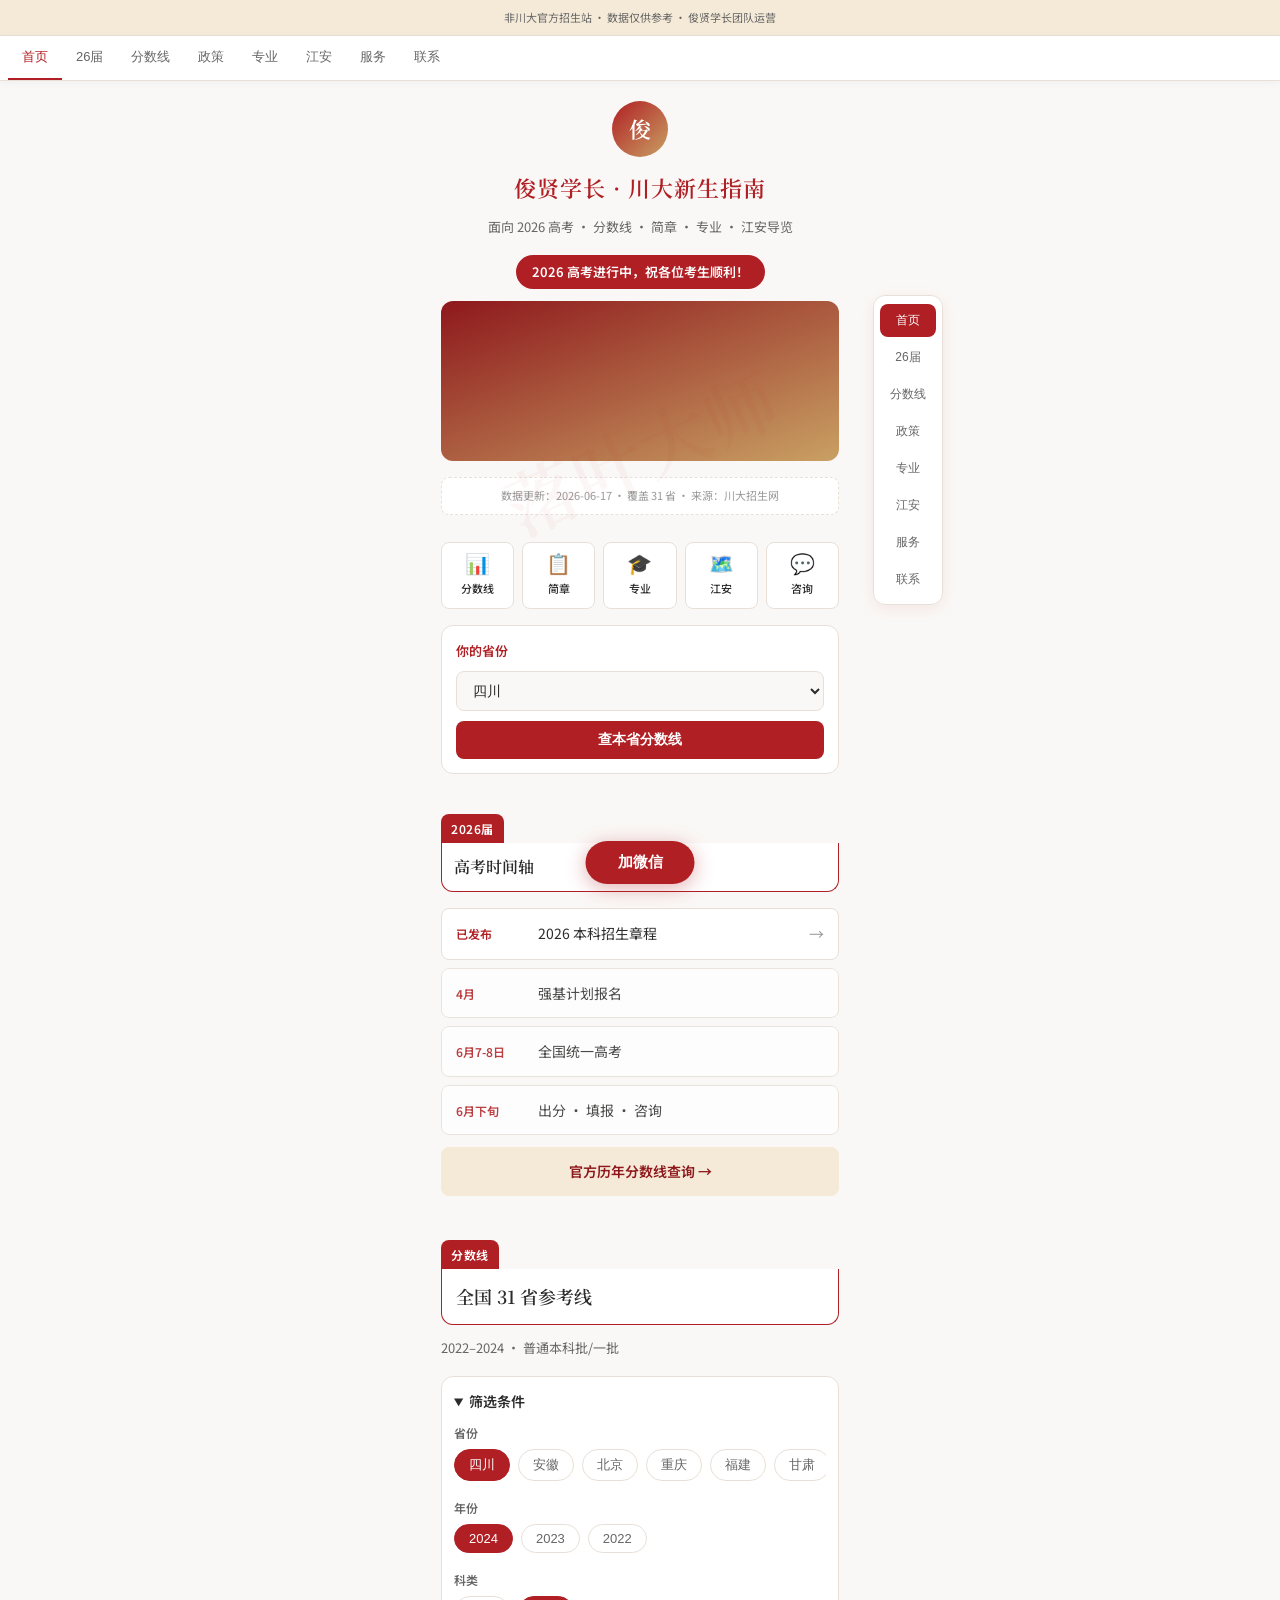
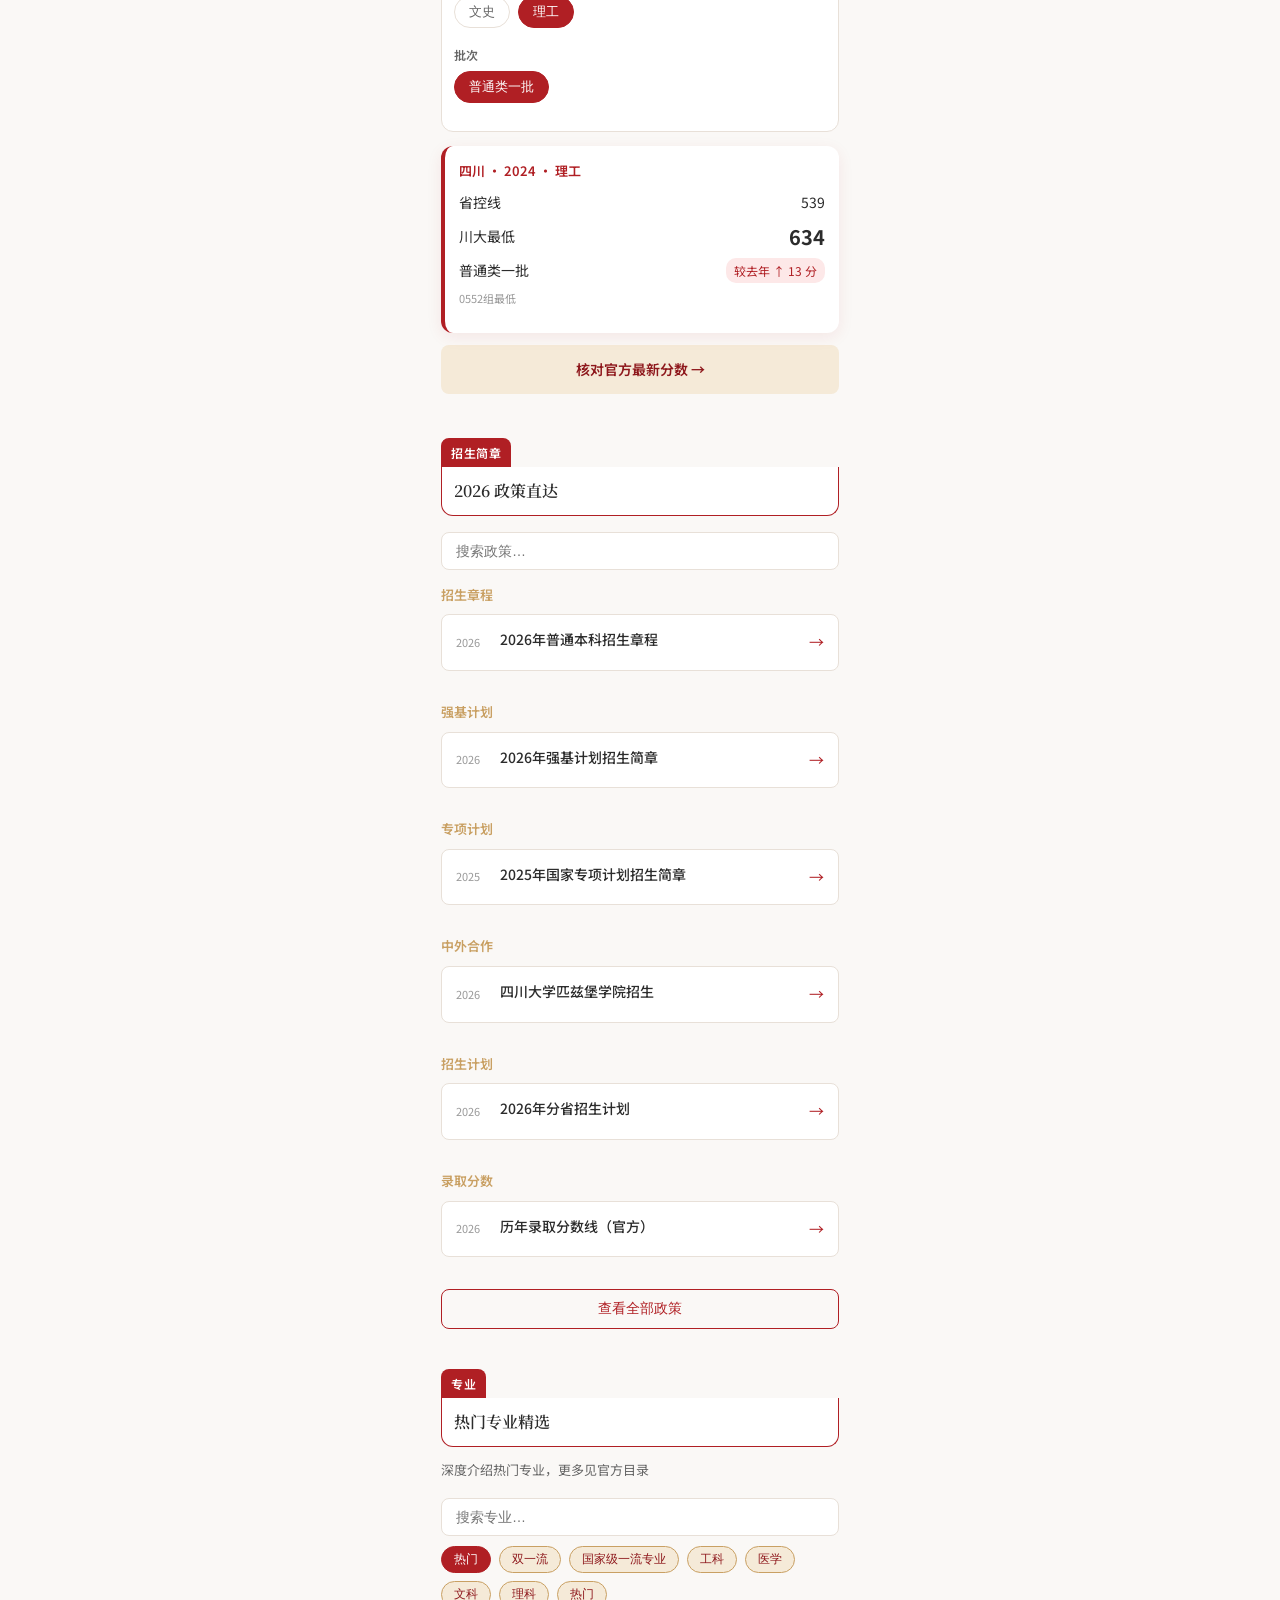
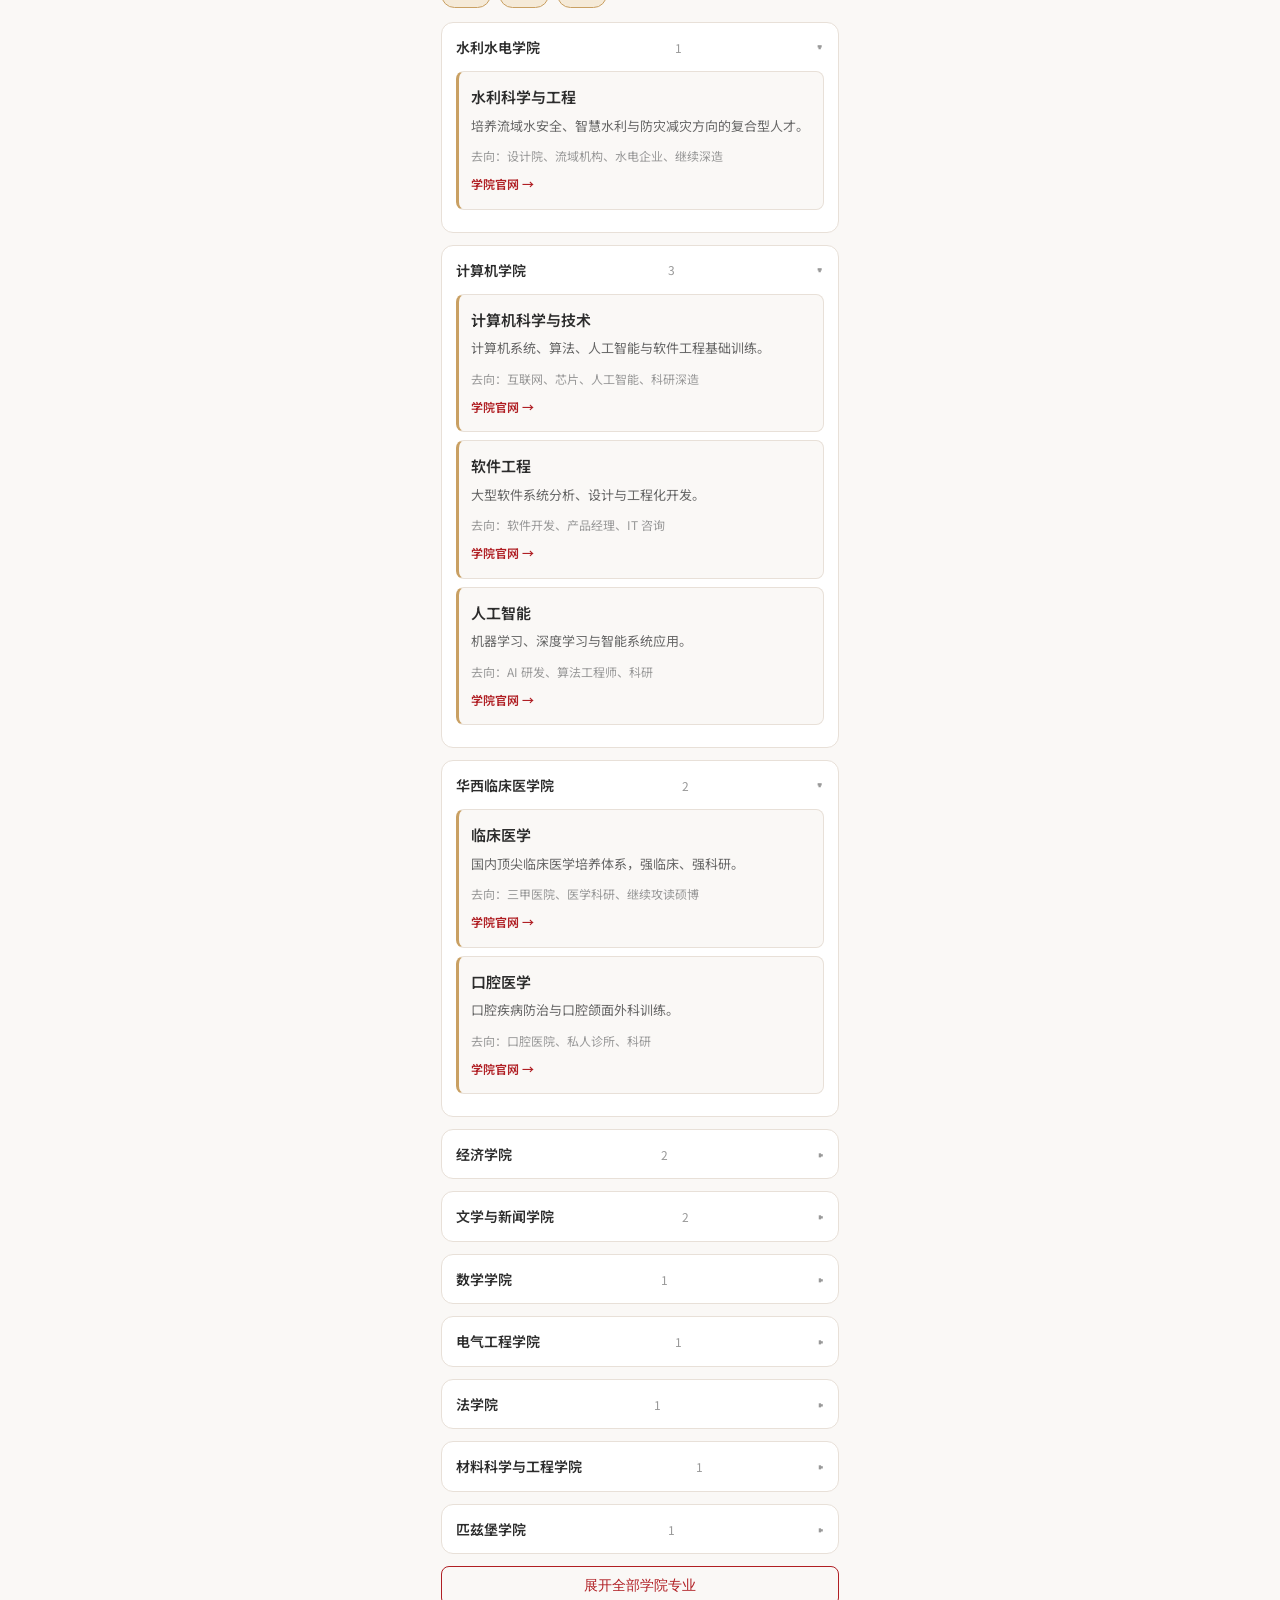
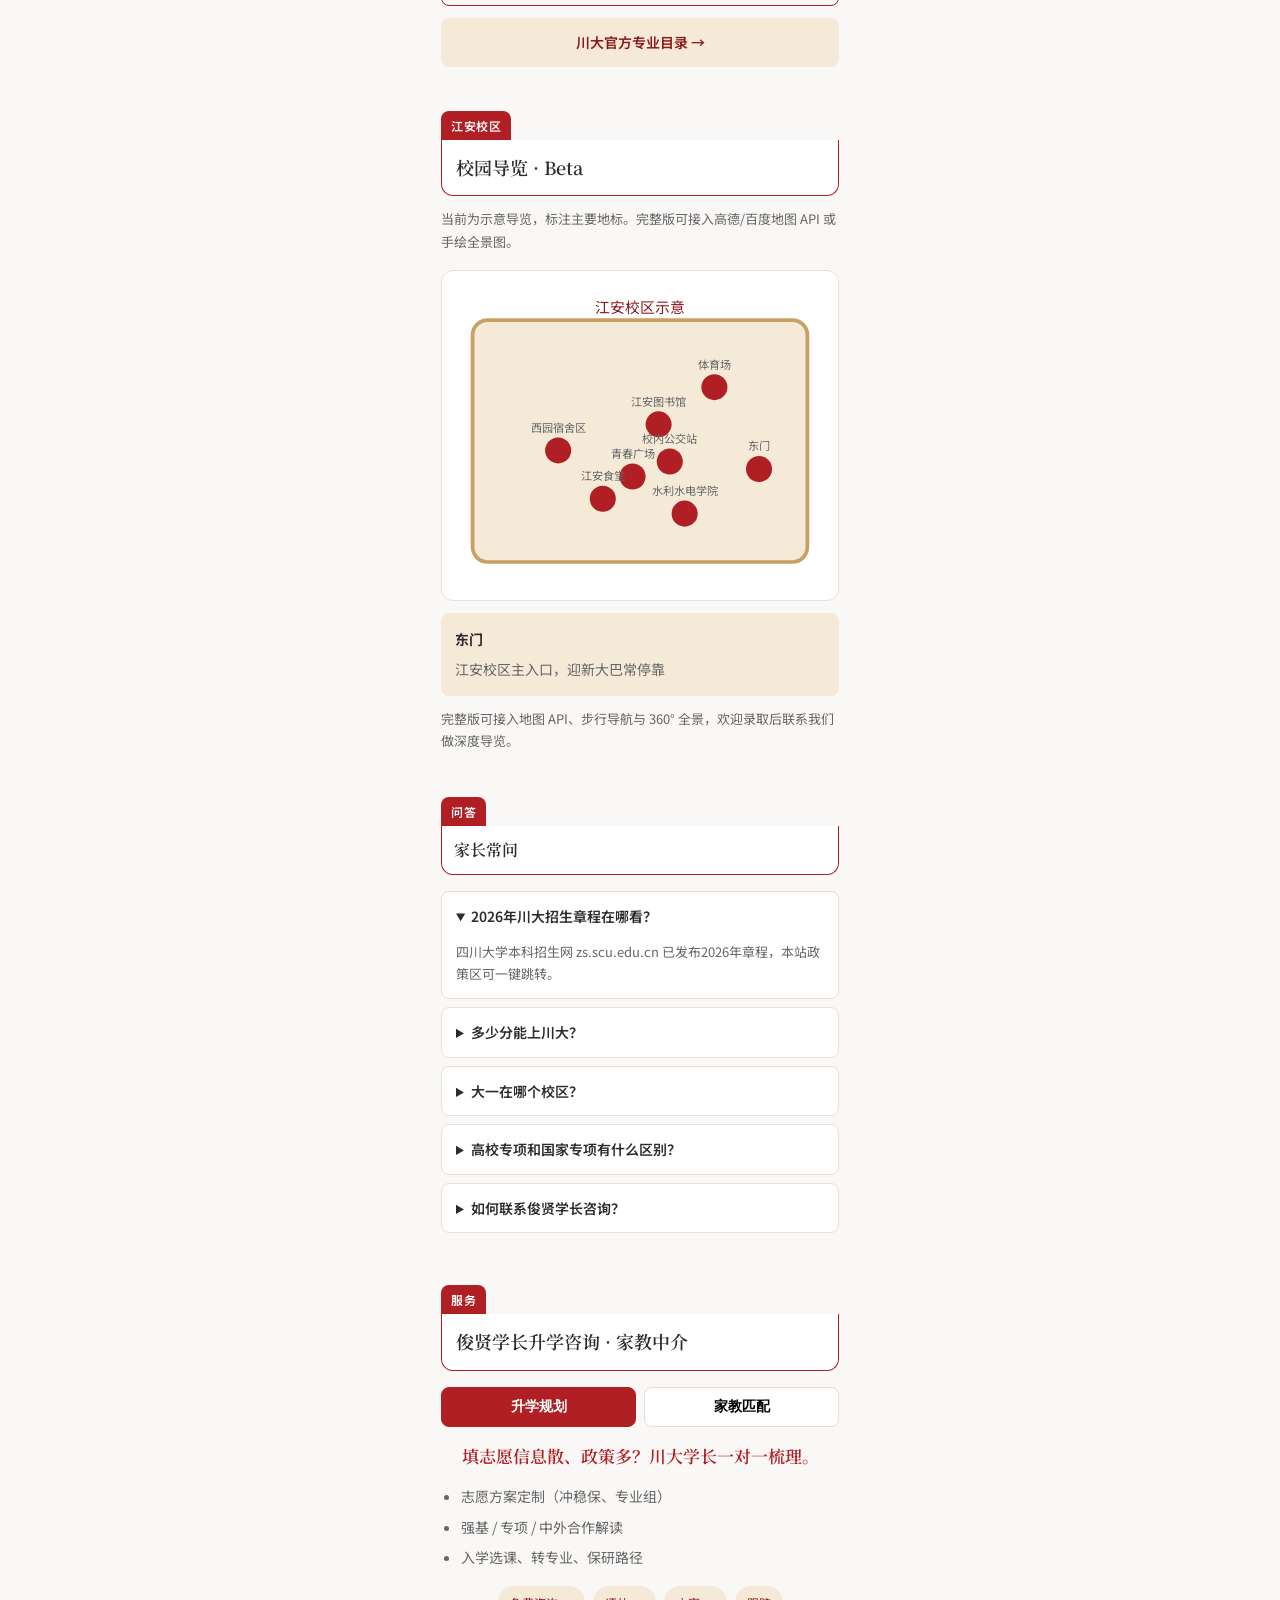
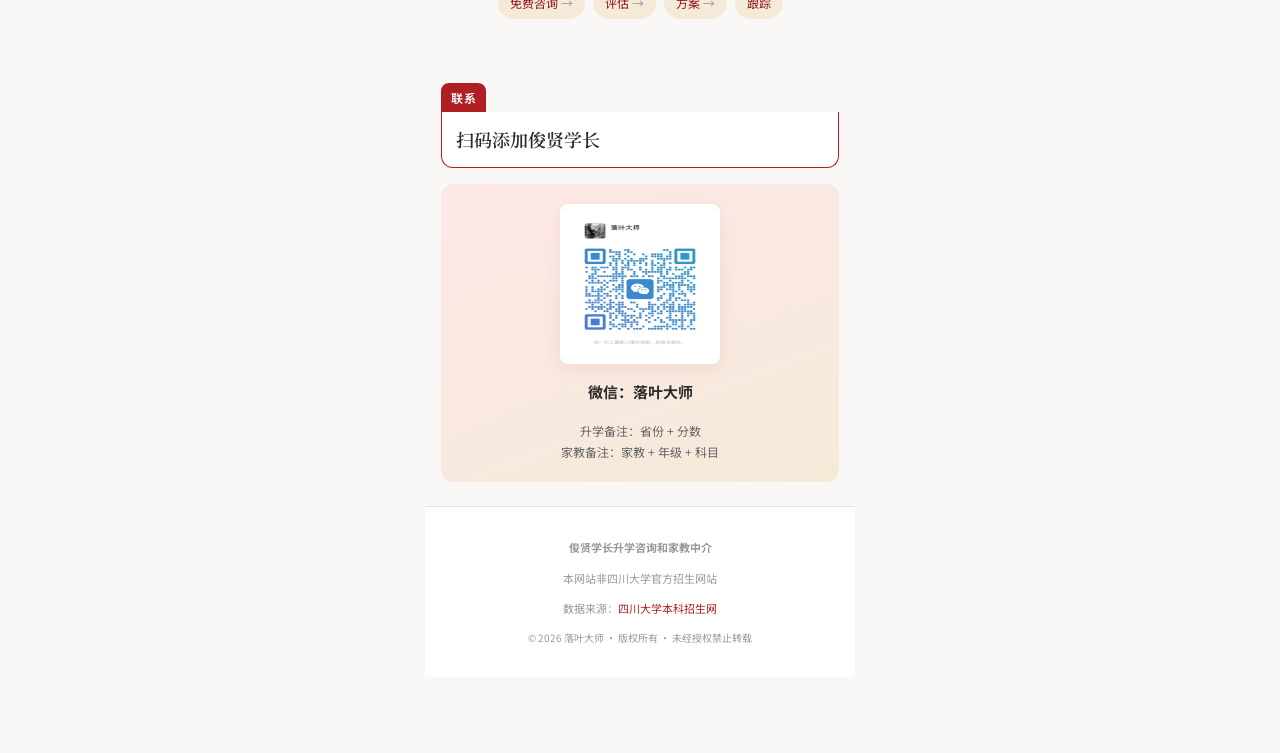
==== index.html @ e2c2a4d4 "Rebrand to Junxian, add nationwide scores, 2026 policies, campus tour, and WeChat QR. Co-authored-by" ====
<!DOCTYPE html>
<html lang="zh-CN">
<head>
  <meta charset="UTF-8">
  <meta name="viewport" content="width=device-width, initial-scale=1.0, maximum-scale=1.0, user-scalable=no">
  <title>俊贤学长 · 川大新生指南 2026</title>
  <meta name="description" content="面向2026高考：川大各省分数线、2026招生简章、专业介绍、江安导览。俊贤学长升学咨询与家教中介。">
  <meta property="og:type" content="website">
  <meta property="og:title" content="俊贤学长 · 川大新生指南 2026">
  <meta property="og:description" content="2026招生简章 · 全国分数线 · 江安导览 · 升学规划与家教">
  <meta property="og:url" content="https://luoyedashi.github.io/scu-freshman-guide/">
  <meta property="og:image" content="https://luoyedashi.github.io/scu-freshman-guide/share-card.png">
  <link rel="icon" href="assets/brand/logo-placeholder.svg" type="image/svg+xml">
  <link rel="stylesheet" href="css/tokens.css">
  <link rel="stylesheet" href="css/main.css">
</head>
<body>
  <div class="watermark" aria-hidden="true">落叶大师</div>
  <div class="disclaimer-bar">非川大官方招生站 · 数据仅供参考 · 俊贤学长团队运营</div>

  <nav class="side-nav" aria-label="侧边导航">
    <div class="side-nav__inner" id="side-nav-inner"></div>
  </nav>

  <nav class="top-nav" aria-label="顶部导航">
    <div class="top-nav__inner" id="top-nav-inner"></div>
  </nav>

  <div class="page-wrap">
    <!-- Hero -->
    <section class="hero" id="section-hero">
      <div class="hero__logo" aria-hidden="true">俊</div>
      <h1 class="hero__title">俊贤学长 · 川大新生指南</h1>
      <p class="hero__subtitle">面向 2026 高考 · 分数线 · 简章 · 专业 · 江安导览</p>
      <div class="hero__countdown" id="gaokao-countdown">距 2026 高考</div>
      <div class="hero__banner" role="img" aria-label="四川大学"></div>
      <p class="hero__trust" id="scores-updated">数据来源于四川大学本科招生网</p>
    </section>

    <div class="quick-grid" role="navigation">
      <div class="quick-item" data-scroll="section-scores" tabindex="0"><span class="quick-item__icon">📊</span><span class="quick-item__label">分数线</span></div>
      <div class="quick-item" data-scroll="section-policies" tabindex="0"><span class="quick-item__icon">📋</span><span class="quick-item__label">简章</span></div>
      <div class="quick-item" data-scroll="section-majors" tabindex="0"><span class="quick-item__icon">🎓</span><span class="quick-item__label">专业</span></div>
      <div class="quick-item" data-scroll="section-campus" tabindex="0"><span class="quick-item__icon">🗺️</span><span class="quick-item__label">江安</span></div>
      <div class="quick-item" data-scroll="section-contact" tabindex="0"><span class="quick-item__icon">💬</span><span class="quick-item__label">咨询</span></div>
    </div>

    <div class="province-picker">
      <label for="hero-province">你的省份</label>
      <select id="hero-province"><option>四川</option></select>
      <button type="button" id="province-go">查本省分数线</button>
    </div>

    <!-- 26届指南 -->
    <section class="section section--compact" id="section-guide">
      <header class="section__header">
        <span class="section__tag">2026届</span>
        <h2 class="section__title">高考时间轴</h2>
      </header>
      <div class="timeline">
        <a class="timeline__item" href="https://zs.scu.edu.cn/zsxx/zszc/bkzs/" target="_blank" rel="noopener"><span class="timeline__when">已发布</span><span class="timeline__what">2026 本科招生章程</span><span class="timeline__go">→</span></a>
        <div class="timeline__item timeline__item--static"><span class="timeline__when">4月</span><span class="timeline__what">强基计划报名</span></div>
        <div class="timeline__item timeline__item--static"><span class="timeline__when">6月7-8日</span><span class="timeline__what">全国统一高考</span></div>
        <div class="timeline__item timeline__item--static"><span class="timeline__when">6月下旬</span><span class="timeline__what">出分 · 填报 · 咨询</span></div>
      </div>
      <a class="link-card" href="https://zs.scu.edu.cn/zsxx/lqfs/" target="_blank" rel="noopener">官方历年分数线查询 →</a>
    </section>

    <!-- 分数线 -->
    <section class="section" id="section-scores">
      <header class="section__header">
        <span class="section__tag">分数线</span>
        <h2 class="section__title">全国 31 省参考线</h2>
        <p class="section__desc">2022–2024 · 普通本科批/一批</p>
      </header>
      <details class="filter-panel" open>
        <summary>筛选条件</summary>
        <div class="filter-group"><div class="filter-group__label">省份</div><div class="filter-chips" id="filter-province"></div></div>
        <div class="filter-group"><div class="filter-group__label">年份</div><div class="filter-chips" id="filter-year"></div></div>
        <div class="filter-group"><div class="filter-group__label">科类</div><div class="filter-chips" id="filter-category"></div></div>
        <div class="filter-group"><div class="filter-group__label">批次</div><div class="filter-chips" id="filter-batch"></div></div>
      </details>
      <div class="score-list" id="score-list"></div>
      <a class="link-card" href="https://zs.scu.edu.cn/zsxx/lqfs/" target="_blank" rel="noopener">核对官方最新分数 →</a>
    </section>

    <!-- 政策 -->
    <section class="section section--compact" id="section-policies">
      <header class="section__header">
        <span class="section__tag">招生简章</span>
        <h2 class="section__title">2026 政策直达</h2>
      </header>
      <input type="search" class="policy-search" id="policy-search" placeholder="搜索政策…" aria-label="搜索政策">
      <div class="policy-list" id="policy-list"></div>
      <button type="button" class="btn-outline" id="policies-more">查看全部政策</button>
    </section>

    <!-- 专业 -->
    <section class="section section--compact" id="section-majors">
      <header class="section__header">
        <span class="section__tag">专业</span>
        <h2 class="section__title">热门专业精选</h2>
        <p class="section__desc">深度介绍热门专业，更多见官方目录</p>
      </header>
      <input type="search" class="major-search" id="major-search" placeholder="搜索专业…" aria-label="搜索专业">
      <div class="major-tags" id="major-tags"></div>
      <div id="college-list"></div>
      <button type="button" class="btn-outline" id="majors-expand">展开全部学院专业</button>
      <a class="link-card" href="https://zs.scu.edu.cn/zsxx/zyjs/" target="_blank" rel="noopener">川大官方专业目录 →</a>
    </section>

    <!-- 江安导览 -->
    <section class="section" id="section-campus">
      <header class="section__header">
        <span class="section__tag">江安校区</span>
        <h2 class="section__title">校园导览 · Beta</h2>
        <p class="section__desc" id="campus-feasibility"></p>
      </header>
      <div class="campus-map" id="campus-map"></div>
      <div class="campus-detail" id="campus-detail"></div>
      <p class="section__desc">完整版可接入地图 API、步行导航与 360° 全景，欢迎录取后联系我们做深度导览。</p>
    </section>

    <!-- FAQ -->
    <section class="section section--compact" id="section-faq">
      <header class="section__header">
        <span class="section__tag">问答</span>
        <h2 class="section__title">家长常问</h2>
      </header>
      <div id="faq-list"></div>
    </section>

    <!-- 服务 -->
    <section class="section" id="section-services">
      <header class="section__header">
        <span class="section__tag">服务</span>
        <h2 class="section__title">俊贤学长升学咨询 · 家教中介</h2>
      </header>
      <div class="service-tabs">
        <button type="button" class="service-tab active" data-panel="plan">升学规划</button>
        <button type="button" class="service-tab" data-panel="tutor">家教匹配</button>
      </div>
      <div class="service-panel active" id="panel-plan">
        <p class="service-hero">填志愿信息散、政策多？川大学长一对一梳理。</p>
        <ul class="service-list">
          <li>志愿方案定制（冲稳保、专业组）</li>
          <li>强基 / 专项 / 中外合作解读</li>
          <li>入学选课、转专业、保研路径</li>
        </ul>
        <div class="process-steps">
          <span class="process-step">免费咨询</span><span class="process-step">评估</span><span class="process-step">方案</span><span class="process-step">跟踪</span>
        </div>
      </div>
      <div class="service-panel" id="panel-tutor">
        <p class="service-hero">川大在读生一对一 · 高考全科 + 大学基础课</p>
        <ul class="service-list">
          <li>教员学籍审核 · 试讲可换</li>
          <li>语文数学英语理化生 · 高数大物四六级</li>
          <li>48h 匹配 · 上课记录可追溯</li>
        </ul>
      </div>
    </section>

    <!-- 联系 -->
    <section class="section" id="section-contact">
      <header class="section__header">
        <span class="section__tag">联系</span>
        <h2 class="section__title">扫码添加俊贤学长</h2>
      </header>
      <div class="cta-box">
        <img class="cta-box__qr-img" src="assets/brand/wechat-qr.png" alt="俊贤学长微信二维码" width="160" height="160">
        <p><strong>微信：落叶大师</strong></p>
        <p class="cta-box__hint">升学备注：省份 + 分数<br>家教备注：家教 + 年级 + 科目</p>
      </div>
    </section>

    <footer class="site-footer">
      <p><strong>俊贤学长升学咨询和家教中介</strong></p>
      <p>本网站非四川大学官方招生网站</p>
      <p>数据来源：<a href="https://zs.scu.edu.cn" target="_blank" rel="noopener">四川大学本科招生网</a></p>
      <p class="copyright">© 2026 落叶大师 · 版权所有 · 未经授权禁止转载</p>
    </footer>
  </div>

  <button type="button" class="fab" id="fab-cta">加微信</button>
  <script type="module" src="js/app.js"></script>
</body>
</html>
---- css/tokens.css ----
:root {
  --scu-red: #b01f24;
  --scu-red-dark: #8e181c;
  --scu-gold: #c9a063;
  --scu-gold-light: #f5ead8;
  --bg-page: #faf8f6;
  --bg-card: #ffffff;
  --text-primary: #2c2c2c;
  --text-secondary: #666666;
  --text-muted: #999999;
  --border-light: #e8e0d8;
  --shadow-card: 0 4px 16px rgba(176, 31, 36, 0.08);
  --radius-sm: 8px;
  --radius-md: 12px;
  --radius-lg: 16px;
  --font-sans: "Noto Sans SC", -apple-system, "PingFang SC", "Microsoft YaHei", sans-serif;
  --font-serif: "Noto Serif SC", "Songti SC", serif;
  --max-width: 430px;
  --nav-height: 48px;
  --fab-height: 52px;
  --safe-bottom: env(safe-area-inset-bottom, 0px);
}
---- css/main.css ----
@import url("https://fonts.googleapis.com/css2?family=Noto+Sans+SC:wght@400;500;600;700&family=Noto+Serif+SC:wght@400;600&display=swap");

*,
*::before,
*::after {
  box-sizing: border-box;
}

html {
  scroll-behavior: smooth;
  -webkit-text-size-adjust: 100%;
}

body {
  margin: 0;
  font-family: var(--font-sans);
  font-size: 15px;
  line-height: 1.75;
  color: var(--text-primary);
  background: var(--bg-page);
  -webkit-font-smoothing: antialiased;
}

img {
  max-width: 100%;
  display: block;
}

a {
  color: var(--scu-red);
  text-decoration: none;
}

.page-wrap {
  max-width: var(--max-width);
  margin: 0 auto;
  padding-bottom: calc(var(--fab-height) + var(--safe-bottom) + 24px);
}

/* ── Top nav ── */
.top-nav {
  position: sticky;
  top: 0;
  z-index: 100;
  background: rgba(255, 255, 255, 0.96);
  backdrop-filter: blur(8px);
  border-bottom: 1px solid var(--border-light);
  box-shadow: 0 2px 8px rgba(0, 0, 0, 0.04);
}

.top-nav__inner {
  display: flex;
  overflow-x: auto;
  scrollbar-width: none;
  -ms-overflow-style: none;
  padding: 0 8px;
}

.top-nav__inner::-webkit-scrollbar {
  display: none;
}

.nav-tab {
  flex: 0 0 auto;
  padding: 12px 14px;
  font-size: 13px;
  font-weight: 500;
  color: var(--text-secondary);
  border: none;
  background: none;
  cursor: pointer;
  white-space: nowrap;
  border-bottom: 2px solid transparent;
  transition: color 0.2s, border-color 0.2s;
}

.nav-tab.active {
  color: var(--scu-red);
  border-bottom-color: var(--scu-red);
}

/* ── Disclaimer bar ── */
.disclaimer-bar {
  background: var(--scu-gold-light);
  padding: 8px 16px;
  font-size: 11px;
  color: var(--text-secondary);
  text-align: center;
  border-bottom: 1px solid var(--border-light);
}

/* ── Hero ── */
.hero {
  padding: 20px 16px 16px;
  text-align: center;
}

.hero__logo {
  width: 56px;
  height: 56px;
  margin: 0 auto 12px;
  border-radius: 50%;
  background: linear-gradient(135deg, var(--scu-red), var(--scu-gold));
  display: flex;
  align-items: center;
  justify-content: center;
  color: #fff;
  font-family: var(--font-serif);
  font-size: 22px;
  font-weight: 600;
}

.hero__title {
  font-family: var(--font-serif);
  font-size: 22px;
  font-weight: 600;
  color: var(--scu-red);
  margin: 0 0 8px;
  letter-spacing: 1px;
}

.hero__subtitle {
  font-size: 13px;
  color: var(--text-secondary);
  margin: 0 0 16px;
}

.hero__banner {
  width: 100%;
  height: 160px;
  border-radius: var(--radius-md);
  object-fit: cover;
  background: linear-gradient(160deg, #8e181c 0%, #c9a063 100%);
  margin-bottom: 16px;
}

.hero__trust {
  font-size: 11px;
  color: var(--text-muted);
  padding: 8px 12px;
  background: var(--bg-card);
  border-radius: var(--radius-sm);
  border: 1px dashed var(--border-light);
}

/* ── Quick grid ── */
.quick-grid {
  display: grid;
  grid-template-columns: repeat(5, 1fr);
  gap: 8px;
  padding: 0 16px 16px;
}

.quick-item {
  display: flex;
  flex-direction: column;
  align-items: center;
  gap: 6px;
  padding: 10px 4px;
  background: var(--bg-card);
  border-radius: var(--radius-sm);
  border: 1px solid var(--border-light);
  cursor: pointer;
  transition: box-shadow 0.2s, border-color 0.2s;
}

.quick-item:active {
  border-color: var(--scu-red);
  box-shadow: var(--shadow-card);
}

.quick-item__icon {
  font-size: 20px;
  line-height: 1;
}

.quick-item__label {
  font-size: 11px;
  color: var(--text-primary);
  font-weight: 500;
}

/* ── Province picker ── */
.province-picker {
  margin: 0 16px 20px;
  padding: 14px;
  background: var(--bg-card);
  border-radius: var(--radius-md);
  border: 1px solid var(--border-light);
}

.province-picker label {
  display: block;
  font-size: 13px;
  font-weight: 600;
  margin-bottom: 8px;
  color: var(--scu-red);
}

.province-picker select {
  width: 100%;
  padding: 10px 12px;
  font-size: 14px;
  border: 1px solid var(--border-light);
  border-radius: var(--radius-sm);
  background: var(--bg-page);
  color: var(--text-primary);
}

.province-picker button {
  width: 100%;
  margin-top: 10px;
  padding: 10px;
  background: var(--scu-red);
  color: #fff;
  border: none;
  border-radius: var(--radius-sm);
  font-size: 14px;
  font-weight: 600;
  cursor: pointer;
}

/* ── Section ── */
.section {
  padding: 24px 16px;
  scroll-margin-top: var(--nav-height);
}

.section__header {
  margin-bottom: 16px;
}

.section__tag {
  display: inline-block;
  padding: 4px 10px;
  background: var(--scu-red);
  color: #fff;
  font-size: 12px;
  font-weight: 600;
  border-radius: var(--radius-sm) var(--radius-sm) 0 0;
  letter-spacing: 0.5px;
}

.section__title {
  font-family: var(--font-serif);
  font-size: 18px;
  font-weight: 600;
  color: var(--text-primary);
  margin: 0;
  padding: 12px 14px;
  border: 1px solid var(--scu-red);
  border-top: none;
  border-radius: 0 0 var(--radius-md) var(--radius-md);
  background: var(--bg-card);
}

.section__desc {
  font-size: 13px;
  color: var(--text-secondary);
  margin: 12px 0 0;
}

/* ── Filter chips ── */
.filter-group {
  margin-bottom: 12px;
}

.filter-group__label {
  font-size: 12px;
  font-weight: 600;
  color: var(--text-secondary);
  margin-bottom: 6px;
}

.filter-chips {
  display: flex;
  gap: 8px;
  overflow-x: auto;
  scrollbar-width: none;
  padding-bottom: 4px;
}

.filter-chips::-webkit-scrollbar {
  display: none;
}

.chip {
  flex: 0 0 auto;
  padding: 6px 14px;
  font-size: 13px;
  border: 1px solid var(--border-light);
  border-radius: 20px;
  background: var(--bg-card);
  color: var(--text-secondary);
  cursor: pointer;
  transition: all 0.2s;
}

.chip.active {
  background: var(--scu-red);
  color: #fff;
  border-color: var(--scu-red);
}

.chip:disabled,
.chip.disabled {
  opacity: 0.4;
  cursor: not-allowed;
}

/* ── Score cards ── */
.score-list {
  display: flex;
  flex-direction: column;
  gap: 12px;
}

.score-card {
  padding: 14px;
  background: var(--bg-card);
  border-radius: var(--radius-md);
  border-left: 4px solid var(--scu-red);
  box-shadow: var(--shadow-card);
}

.score-card__meta {
  font-size: 13px;
  font-weight: 600;
  color: var(--scu-red);
  margin-bottom: 8px;
}

.score-card__row {
  display: flex;
  justify-content: space-between;
  align-items: center;
  font-size: 14px;
  margin-bottom: 4px;
}

.score-card__score {
  font-size: 20px;
  font-weight: 700;
  color: var(--text-primary);
}

.score-card__delta {
  font-size: 12px;
  padding: 2px 8px;
  border-radius: 10px;
}

.score-card__delta.up {
  background: #fde8e8;
  color: var(--scu-red);
}

.score-card__delta.down {
  background: #e8f5e9;
  color: #2e7d32;
}

.score-card__note {
  font-size: 11px;
  color: var(--text-muted);
  margin-top: 6px;
}

.empty-state {
  text-align: center;
  padding: 32px 16px;
  color: var(--text-secondary);
}

.empty-state a {
  display: inline-block;
  margin-top: 12px;
  padding: 8px 20px;
  background: var(--scu-red);
  color: #fff;
  border-radius: var(--radius-sm);
  font-size: 13px;
}

/* ── Policy cards ── */
.policy-search {
  width: 100%;
  padding: 10px 14px;
  font-size: 14px;
  border: 1px solid var(--border-light);
  border-radius: var(--radius-sm);
  margin-bottom: 14px;
  background: var(--bg-card);
}

.policy-list {
  display: flex;
  flex-direction: column;
  gap: 10px;
}

.policy-card {
  padding: 14px;
  background: var(--bg-card);
  border-radius: var(--radius-md);
  border: 1px solid var(--border-light);
}

.policy-card__cat {
  font-size: 11px;
  color: var(--scu-gold);
  font-weight: 600;
  margin-bottom: 4px;
}

.policy-card__title {
  font-size: 15px;
  font-weight: 600;
  margin: 0 0 6px;
}

.policy-card__summary {
  font-size: 13px;
  color: var(--text-secondary);
  margin: 0 0 10px;
}

.policy-card__link {
  font-size: 13px;
  font-weight: 600;
  color: var(--scu-red);
}

/* ── Majors ── */
.major-search {
  width: 100%;
  padding: 10px 14px;
  font-size: 14px;
  border: 1px solid var(--border-light);
  border-radius: var(--radius-sm);
  margin-bottom: 10px;
  background: var(--bg-card);
}

.major-tags {
  display: flex;
  flex-wrap: wrap;
  gap: 8px;
  margin-bottom: 14px;
}

.major-tag {
  padding: 4px 12px;
  font-size: 12px;
  border: 1px solid var(--scu-gold);
  border-radius: 16px;
  background: var(--scu-gold-light);
  color: var(--scu-red-dark);
  cursor: pointer;
}

.major-tag.active {
  background: var(--scu-red);
  color: #fff;
  border-color: var(--scu-red);
}

.college-group {
  margin-bottom: 12px;
  background: var(--bg-card);
  border-radius: var(--radius-md);
  border: 1px solid var(--border-light);
  overflow: hidden;
}

.college-group__header {
  display: flex;
  justify-content: space-between;
  align-items: center;
  padding: 12px 14px;
  cursor: pointer;
  font-weight: 600;
  font-size: 14px;
}

.college-group__header::after {
  content: "▸";
  color: var(--text-muted);
  transition: transform 0.2s;
}

.college-group.open .college-group__header::after {
  transform: rotate(90deg);
}

.college-group__body {
  display: none;
  padding: 0 14px 14px;
}

.college-group.open .college-group__body {
  display: block;
}

.major-card {
  padding: 12px;
  margin-bottom: 8px;
  border-radius: var(--radius-sm);
  background: var(--bg-page);
  border: 1px solid var(--border-light);
}

.major-card--featured {
  border-left: 3px solid var(--scu-gold);
}

.major-card__name {
  font-size: 15px;
  font-weight: 600;
  margin: 0 0 4px;
}

.major-card__brief {
  font-size: 13px;
  color: var(--text-secondary);
  margin: 0 0 8px;
}

.major-card__detail {
  font-size: 12px;
  color: var(--text-muted);
  margin: 4px 0;
}

.major-card__link {
  font-size: 12px;
  font-weight: 600;
  color: var(--scu-red);
}

/* ── Services (business) ── */
.service-tabs {
  display: flex;
  gap: 8px;
  margin-bottom: 16px;
}

.service-tab {
  flex: 1;
  padding: 10px;
  text-align: center;
  font-size: 14px;
  font-weight: 600;
  border: 1px solid var(--border-light);
  border-radius: var(--radius-sm);
  background: var(--bg-card);
  cursor: pointer;
}

.service-tab.active {
  background: var(--scu-red);
  color: #fff;
  border-color: var(--scu-red);
}

.service-panel {
  display: none;
}

.service-panel.active {
  display: block;
}

.service-hero {
  font-family: var(--font-serif);
  font-size: 17px;
  font-weight: 600;
  color: var(--scu-red);
  text-align: center;
  margin: 0 0 16px;
  line-height: 1.5;
}

.feature-grid {
  display: grid;
  grid-template-columns: 1fr;
  gap: 10px;
  margin-bottom: 16px;
}

.feature-card {
  padding: 14px;
  background: var(--bg-card);
  border-radius: var(--radius-md);
  border: 1px dashed var(--scu-red);
}

.feature-card__icon {
  font-size: 24px;
  margin-bottom: 6px;
}

.feature-card__title {
  font-size: 14px;
  font-weight: 600;
  margin: 0 0 4px;
}

.feature-card__desc {
  font-size: 13px;
  color: var(--text-secondary);
  margin: 0;
}

.process-steps {
  display: flex;
  flex-wrap: wrap;
  gap: 8px;
  justify-content: center;
  margin-bottom: 16px;
}

.process-step {
  font-size: 12px;
  padding: 6px 12px;
  background: var(--scu-gold-light);
  border-radius: 16px;
  color: var(--scu-red-dark);
}

.process-step::after {
  content: " →";
  color: var(--text-muted);
}

.process-step:last-child::after {
  content: "";
}

.testimonial {
  padding: 12px 14px;
  margin-bottom: 10px;
  background: var(--bg-card);
  border-radius: var(--radius-sm);
  border-left: 3px solid var(--scu-gold);
  font-size: 13px;
  color: var(--text-secondary);
}

.testimonial strong {
  color: var(--text-primary);
}

.team-card {
  display: flex;
  gap: 12px;
  padding: 14px;
  background: var(--bg-card);
  border-radius: var(--radius-md);
  margin-bottom: 16px;
  border: 1px solid var(--border-light);
}

.team-card__avatar {
  width: 48px;
  height: 48px;
  border-radius: 50%;
  background: linear-gradient(135deg, var(--scu-red), var(--scu-gold));
  flex-shrink: 0;
  display: flex;
  align-items: center;
  justify-content: center;
  color: #fff;
  font-size: 18px;
}

.team-card__info h4 {
  margin: 0 0 4px;
  font-size: 14px;
}

.team-card__info p {
  margin: 0;
  font-size: 12px;
  color: var(--text-secondary);
}

.subject-matrix {
  display: grid;
  grid-template-columns: repeat(3, 1fr);
  gap: 8px;
  margin-bottom: 16px;
}

.subject-item {
  text-align: center;
  padding: 10px 6px;
  background: var(--bg-card);
  border-radius: var(--radius-sm);
  font-size: 13px;
  border: 1px solid var(--border-light);
}

.cta-box {
  text-align: center;
  padding: 20px 16px;
  background: linear-gradient(160deg, #fde8e8, var(--scu-gold-light));
  border-radius: var(--radius-md);
  margin-top: 16px;
}

.cta-box__qr {
  width: 120px;
  height: 120px;
  margin: 0 auto 12px;
  background: #fff;
  border-radius: var(--radius-sm);
  display: flex;
  align-items: center;
  justify-content: center;
  font-size: 11px;
  color: var(--text-muted);
  border: 1px dashed var(--border-light);
}

.cta-box__hint {
  font-size: 12px;
  color: var(--text-secondary);
  margin: 8px 0 0;
}

.safety-note {
  font-size: 11px;
  color: var(--text-muted);
  padding: 10px;
  background: var(--bg-page);
  border-radius: var(--radius-sm);
  margin-top: 12px;
}

/* ── Footer ── */
.site-footer {
  padding: 20px 16px;
  text-align: center;
  font-size: 11px;
  color: var(--text-muted);
  border-top: 1px solid var(--border-light);
  background: var(--bg-card);
}

.site-footer a {
  color: var(--scu-red);
}

/* ── FAB ── */
.fab {
  position: fixed;
  bottom: calc(16px + var(--safe-bottom));
  left: 50%;
  transform: translateX(-50%);
  z-index: 200;
  padding: 12px 32px;
  background: var(--scu-red);
  color: #fff;
  border: none;
  border-radius: 26px;
  font-size: 15px;
  font-weight: 600;
  box-shadow: 0 4px 20px rgba(176, 31, 36, 0.35);
  cursor: pointer;
  max-width: calc(var(--max-width) - 32px);
  width: auto;
}

.fab:active {
  background: var(--scu-red-dark);
}

/* ── Watermark ── */
.watermark {
  position: fixed;
  inset: 0;
  z-index: 50;
  pointer-events: none;
  display: flex;
  align-items: center;
  justify-content: center;
  font-family: var(--font-serif);
  font-size: clamp(48px, 18vw, 72px);
  font-weight: 600;
  color: var(--scu-red);
  opacity: 0.04;
  transform: rotate(-24deg);
  user-select: none;
}

/* ── Side nav (desktop) ── */
.side-nav {
  display: none;
}

@media (min-width: 900px) {
  .side-nav {
    display: block;
    position: fixed;
    right: max(12px, calc((100vw - var(--max-width)) / 2 - 88px));
    top: 50%;
    transform: translateY(-50%);
    z-index: 150;
  }

  .side-nav__inner {
    display: flex;
    flex-direction: column;
    gap: 4px;
    padding: 8px 6px;
    background: rgba(255, 255, 255, 0.95);
    border-radius: var(--radius-md);
    border: 1px solid var(--border-light);
    box-shadow: var(--shadow-card);
  }

  .side-nav .nav-tab {
    padding: 8px 10px;
    font-size: 12px;
    border-bottom: none;
    border-radius: var(--radius-sm);
    text-align: center;
  }

  .side-nav .nav-tab.active {
    background: var(--scu-red);
    color: #fff;
  }
}

/* ── Compact sections ── */
.section--compact {
  padding: 20px 16px;
}

.section--compact .section__title {
  padding: 10px 12px;
  font-size: 16px;
}

/* ── Countdown ── */
.hero__countdown {
  display: inline-block;
  margin-bottom: 12px;
  padding: 6px 16px;
  background: var(--scu-red);
  color: #fff;
  font-size: 13px;
  font-weight: 600;
  border-radius: 20px;
}

/* ── Timeline ── */
.timeline {
  display: flex;
  flex-direction: column;
  gap: 8px;
  margin-bottom: 12px;
}

.timeline__item {
  display: flex;
  align-items: center;
  gap: 10px;
  padding: 12px 14px;
  background: var(--bg-card);
  border-radius: var(--radius-sm);
  border: 1px solid var(--border-light);
  color: inherit;
}

.timeline__item--static {
  opacity: 0.85;
}

.timeline__when {
  flex: 0 0 72px;
  font-size: 12px;
  font-weight: 600;
  color: var(--scu-red);
}

.timeline__what {
  flex: 1;
  font-size: 14px;
}

.timeline__go {
  color: var(--text-muted);
}

/* ── Link card ── */
.link-card {
  display: block;
  margin-top: 12px;
  padding: 12px 14px;
  text-align: center;
  background: var(--scu-gold-light);
  border-radius: var(--radius-sm);
  font-size: 14px;
  font-weight: 600;
  color: var(--scu-red-dark);
}

.btn-outline {
  display: block;
  width: 100%;
  margin-top: 12px;
  padding: 10px;
  background: transparent;
  border: 1px solid var(--scu-red);
  color: var(--scu-red);
  border-radius: var(--radius-sm);
  font-size: 14px;
  cursor: pointer;
}

.btn-outline.hidden,
.hidden {
  display: none !important;
}

/* ── Filter panel ── */
.filter-panel {
  margin-bottom: 14px;
  padding: 12px;
  background: var(--bg-card);
  border-radius: var(--radius-md);
  border: 1px solid var(--border-light);
}

.filter-panel summary {
  font-size: 14px;
  font-weight: 600;
  cursor: pointer;
  margin-bottom: 8px;
}

/* ── Policy groups (compact) ── */
.policy-group {
  margin-bottom: 14px;
}

.policy-group__title {
  font-size: 13px;
  font-weight: 600;
  color: var(--scu-gold);
  margin: 0 0 8px;
}

.policy-card--link {
  display: flex;
  align-items: center;
  gap: 8px;
  padding: 12px 14px;
  margin-bottom: 6px;
  background: var(--bg-card);
  border-radius: var(--radius-sm);
  border: 1px solid var(--border-light);
  color: inherit;
}

.policy-card__year {
  font-size: 11px;
  color: var(--text-muted);
  flex: 0 0 36px;
}

.policy-card__title {
  flex: 1;
  font-size: 14px;
  font-weight: 500;
}

.policy-card__arrow {
  color: var(--scu-red);
}

/* ── Major compact ── */
.major-card--compact {
  display: flex;
  justify-content: space-between;
  align-items: center;
  padding: 10px 12px;
  margin-bottom: 4px;
  background: var(--bg-page);
  border-radius: var(--radius-sm);
  color: inherit;
  font-size: 14px;
}

.college-group__count {
  font-size: 12px;
  color: var(--text-muted);
  font-weight: 400;
}

/* ── Campus map ── */
.campus-map {
  background: var(--bg-card);
  border-radius: var(--radius-md);
  padding: 12px;
  border: 1px solid var(--border-light);
  margin-bottom: 12px;
}

.campus-map__svg {
  width: 100%;
  height: auto;
}

.campus-poi {
  cursor: pointer;
  transition: r 0.2s;
}

.campus-poi:hover,
.campus-poi:focus {
  r: 5;
  outline: none;
}

.campus-detail {
  padding: 14px;
  background: var(--scu-gold-light);
  border-radius: var(--radius-sm);
  font-size: 14px;
}

.campus-detail p {
  margin: 6px 0 0;
  color: var(--text-secondary);
}

/* ── FAQ ── */
.faq-item {
  margin-bottom: 8px;
  background: var(--bg-card);
  border-radius: var(--radius-sm);
  border: 1px solid var(--border-light);
}

.faq-item summary {
  padding: 12px 14px;
  font-size: 14px;
  font-weight: 600;
  cursor: pointer;
}

.faq-item p {
  margin: 0;
  padding: 0 14px 12px;
  font-size: 13px;
  color: var(--text-secondary);
}

/* ── Service list ── */
.service-list {
  margin: 0 0 16px;
  padding-left: 20px;
  font-size: 14px;
  color: var(--text-secondary);
}

.service-list li {
  margin-bottom: 6px;
}

.cta-box__qr-img {
  width: 160px;
  height: 160px;
  margin: 0 auto 12px;
  border-radius: var(--radius-sm);
  border: 4px solid #fff;
  box-shadow: var(--shadow-card);
}

.copyright {
  margin-top: 10px;
  font-size: 10px;
  color: var(--text-muted);
}
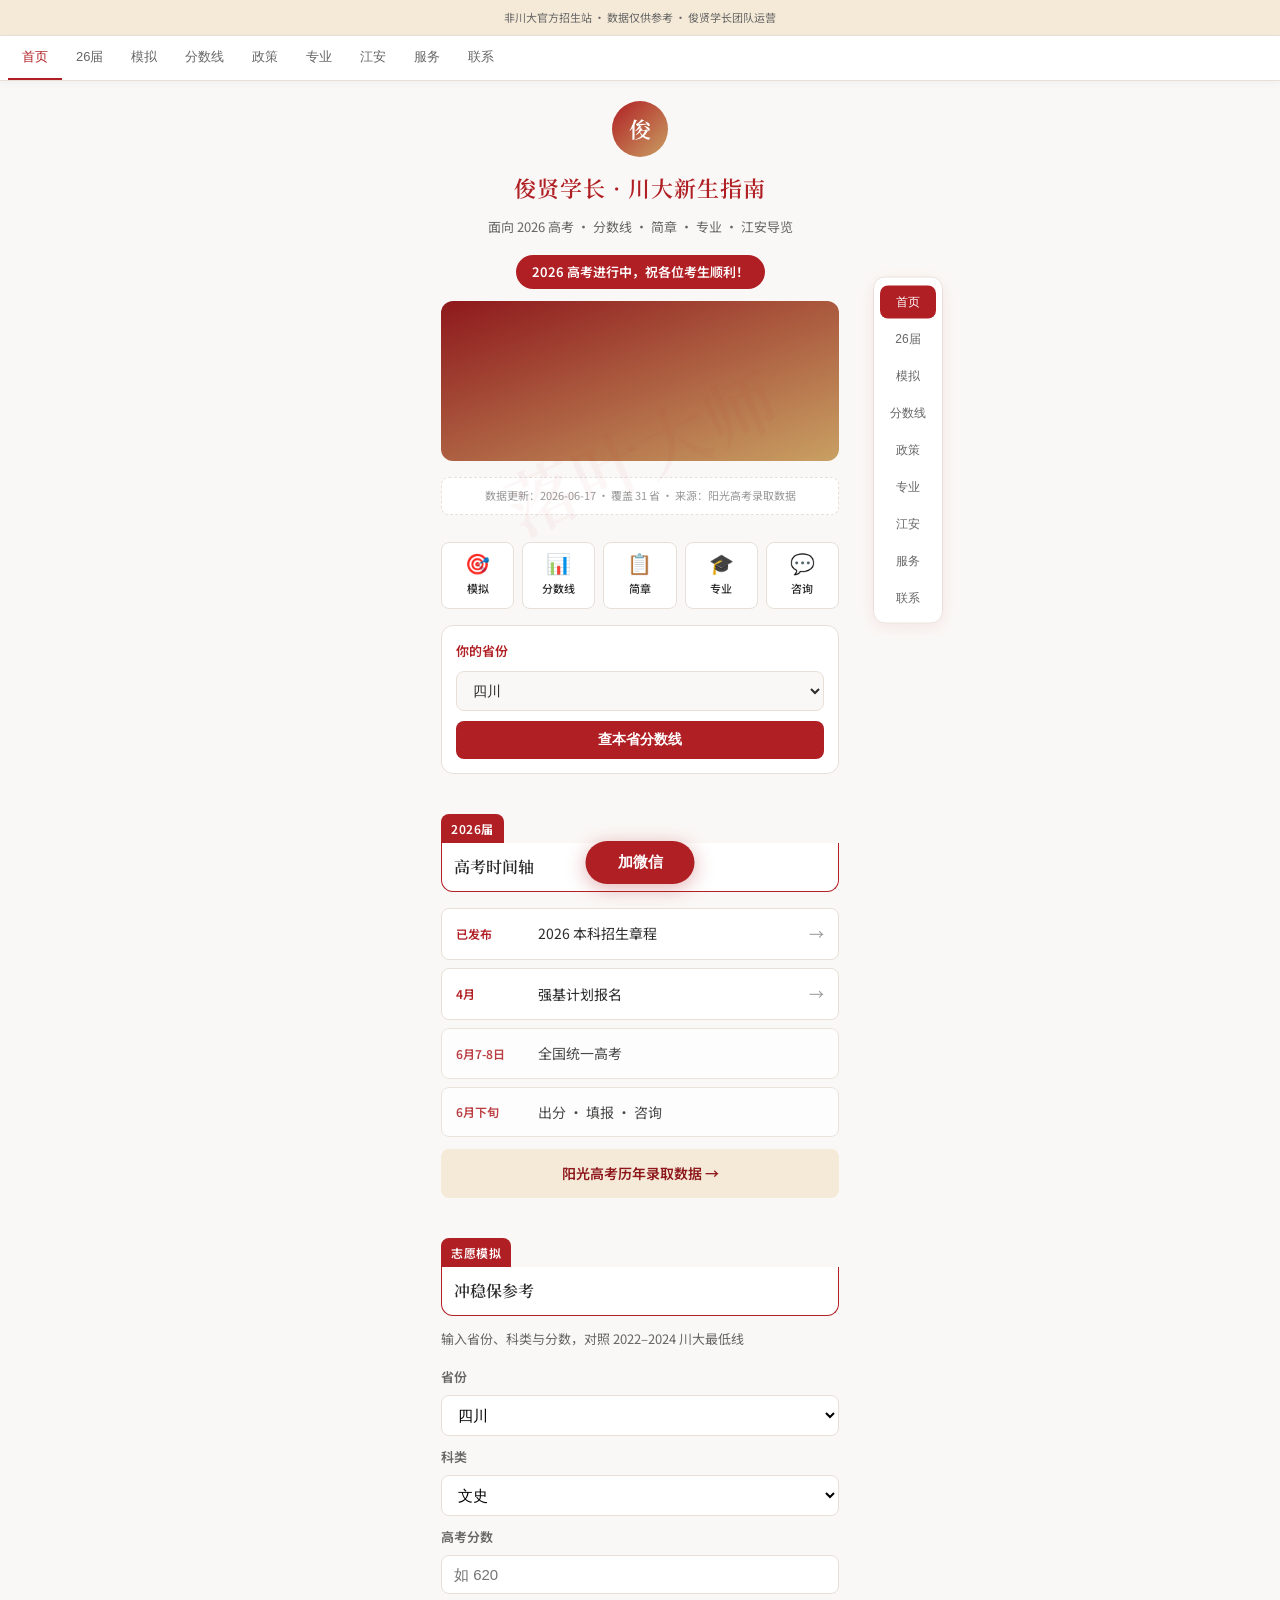
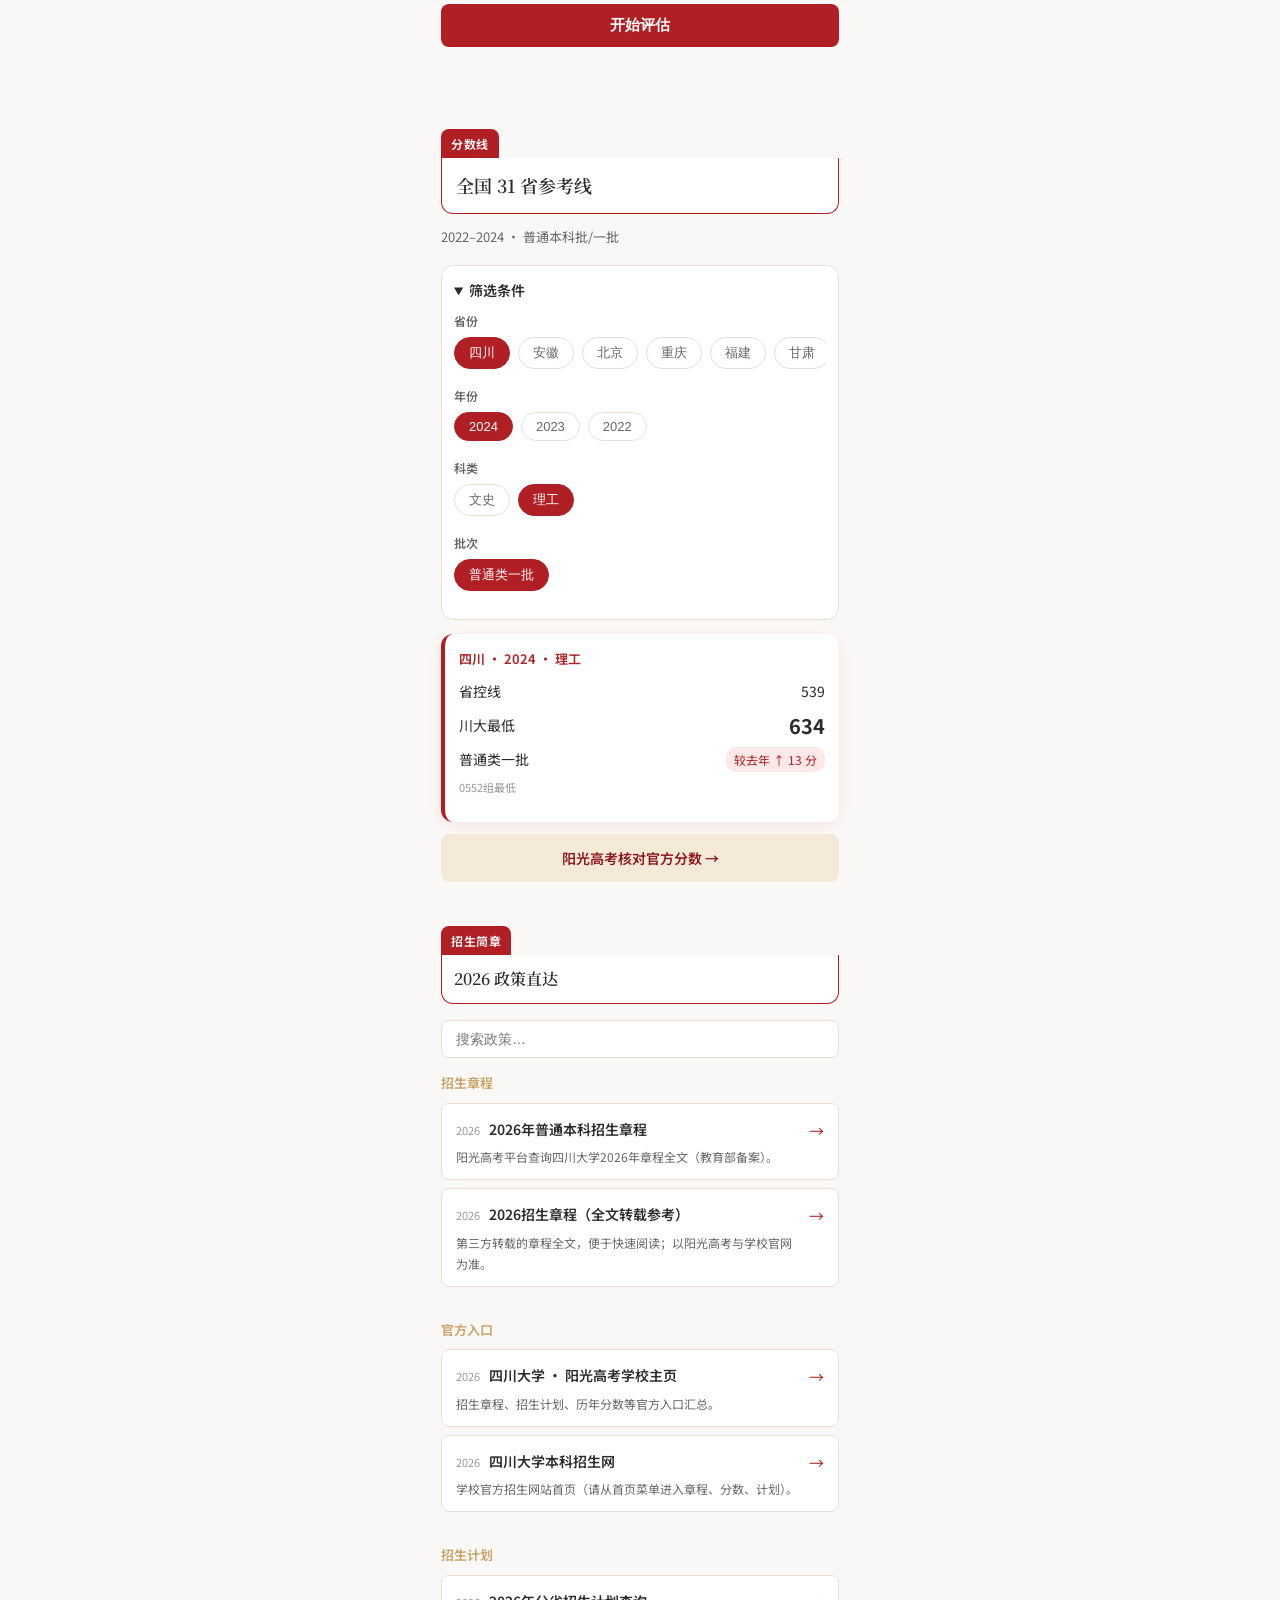
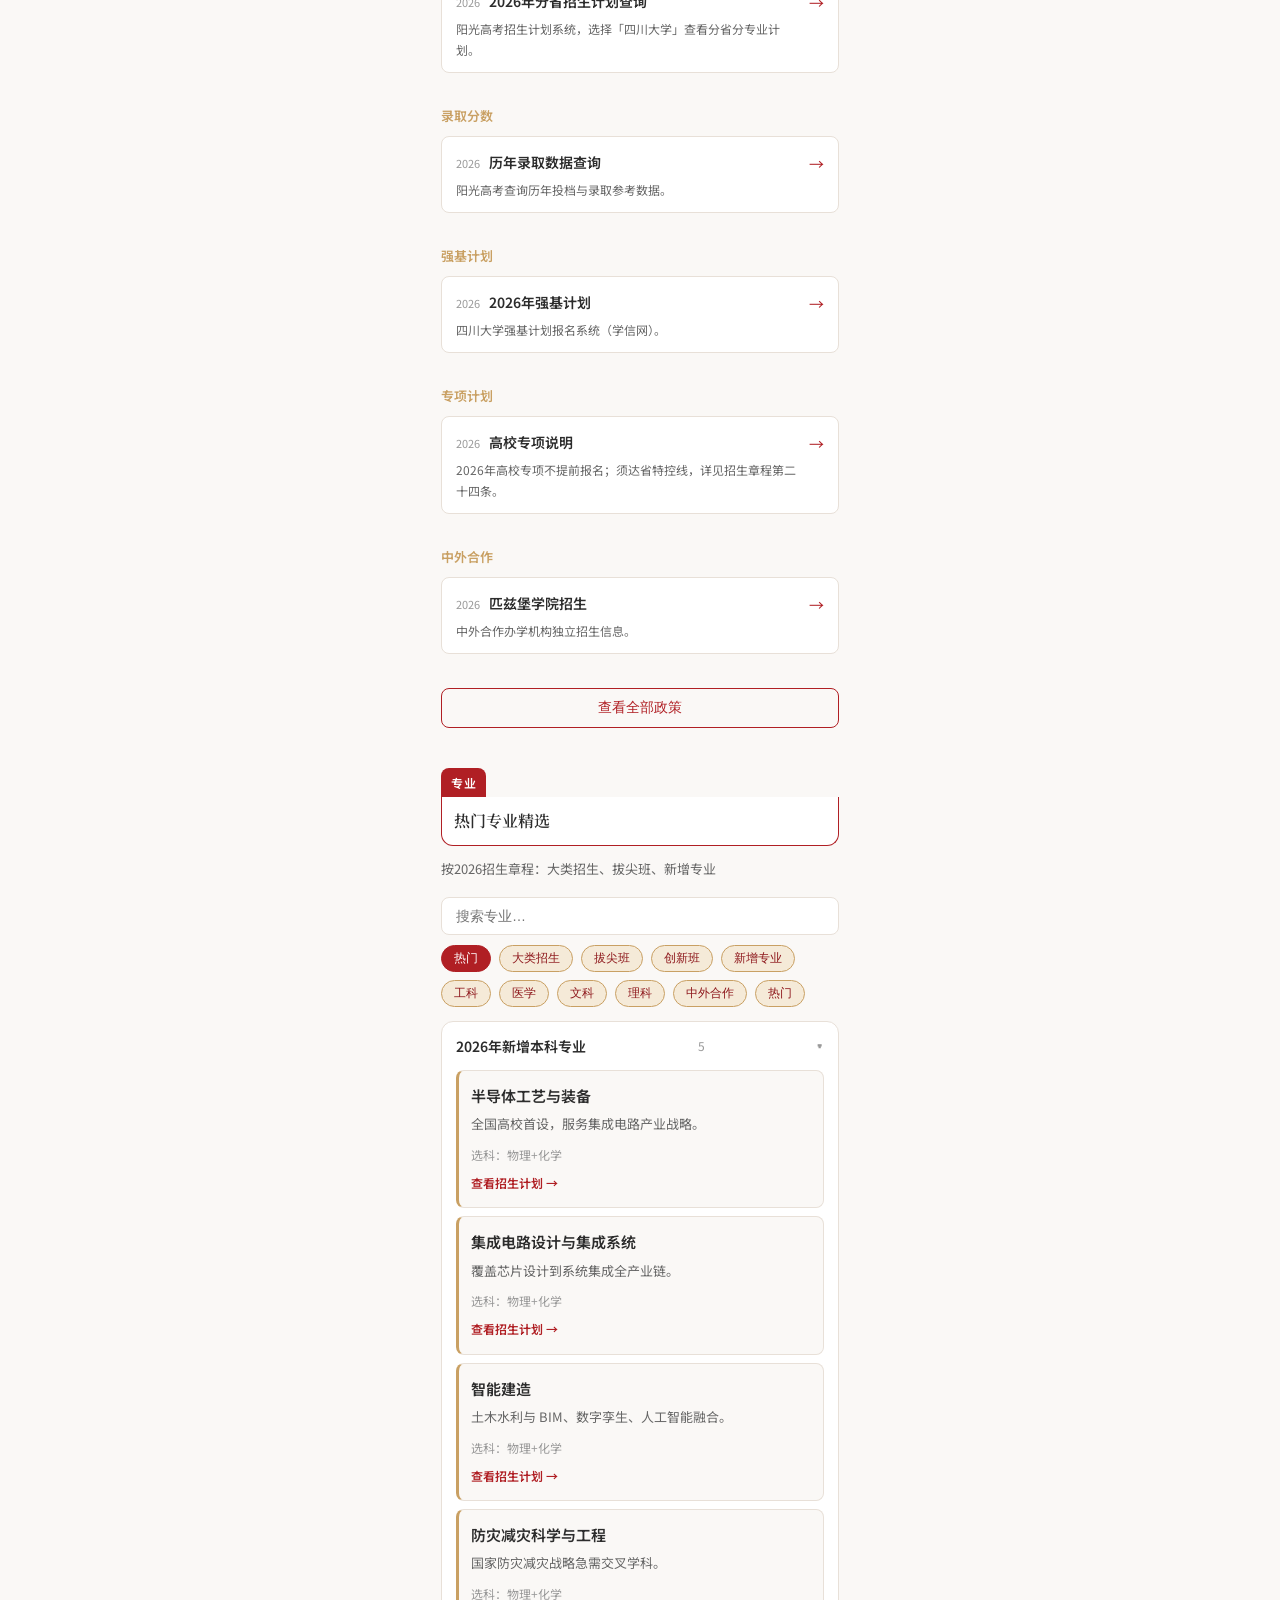
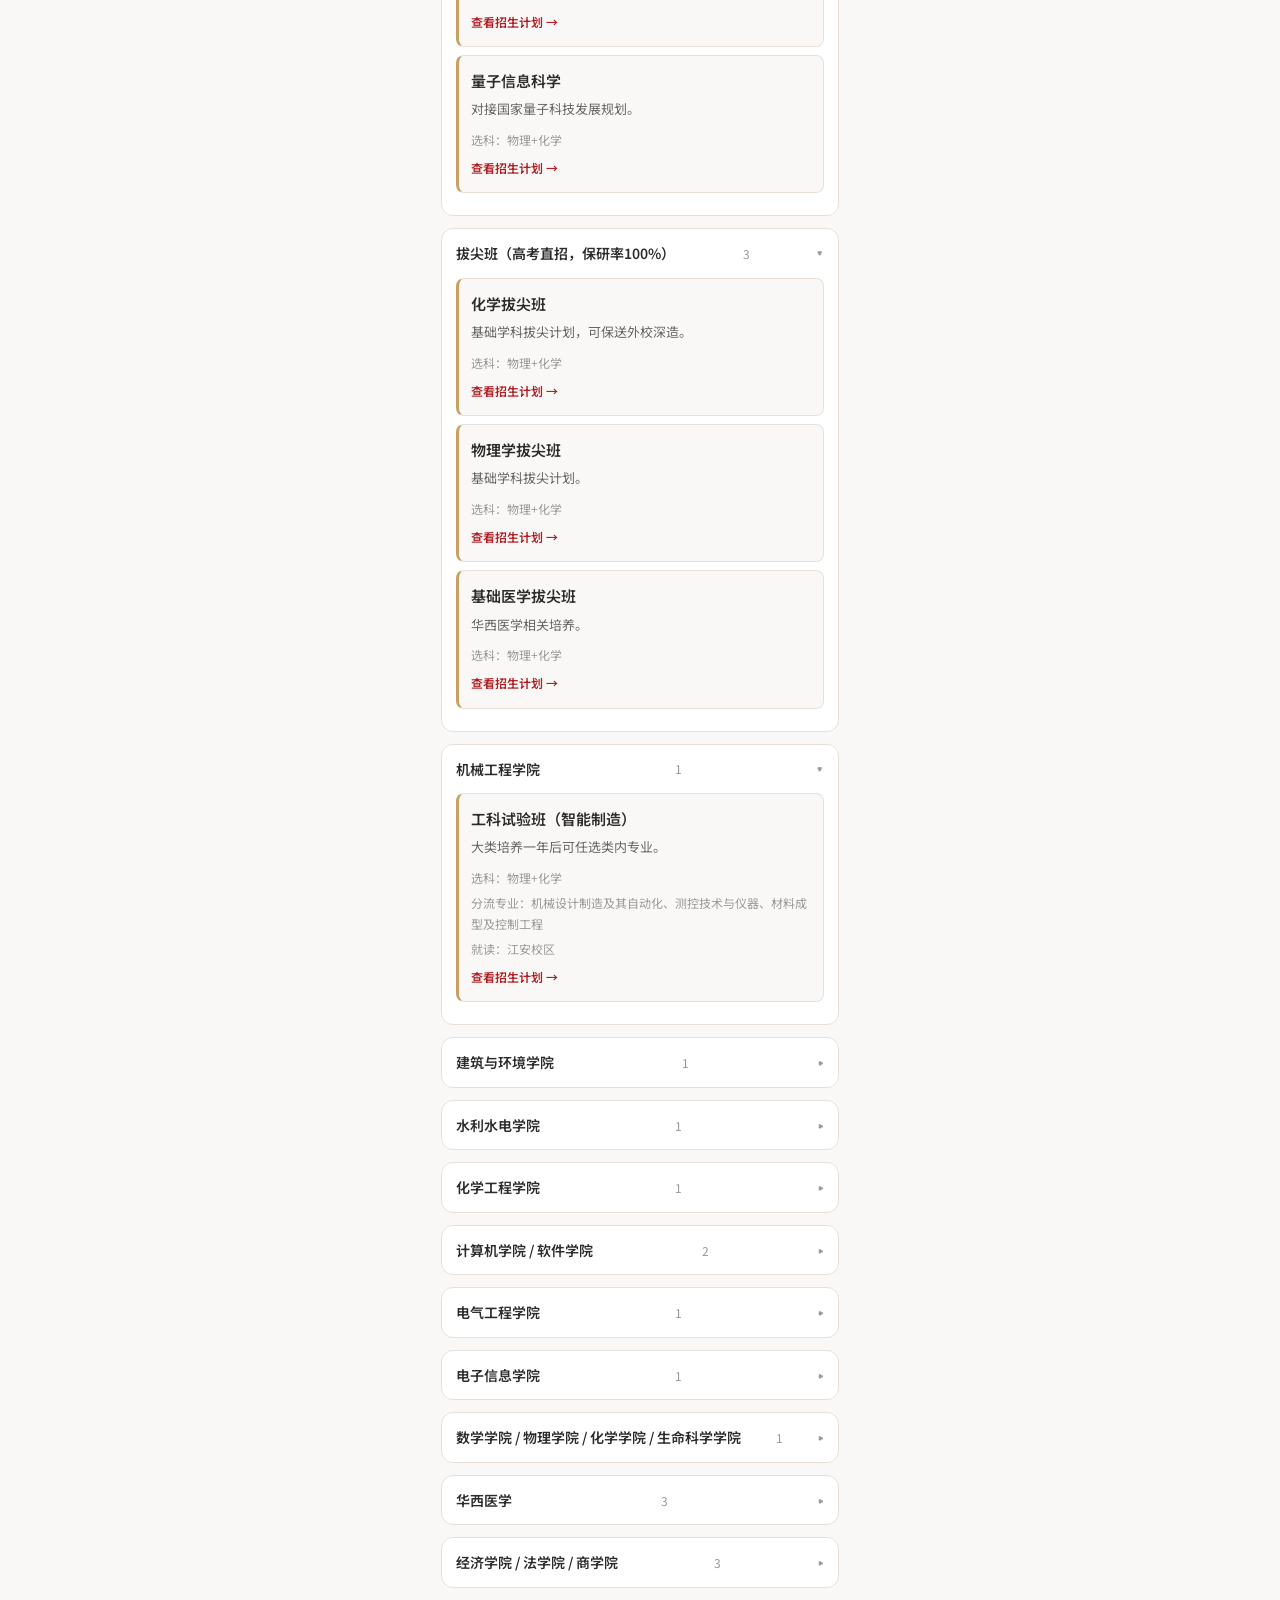
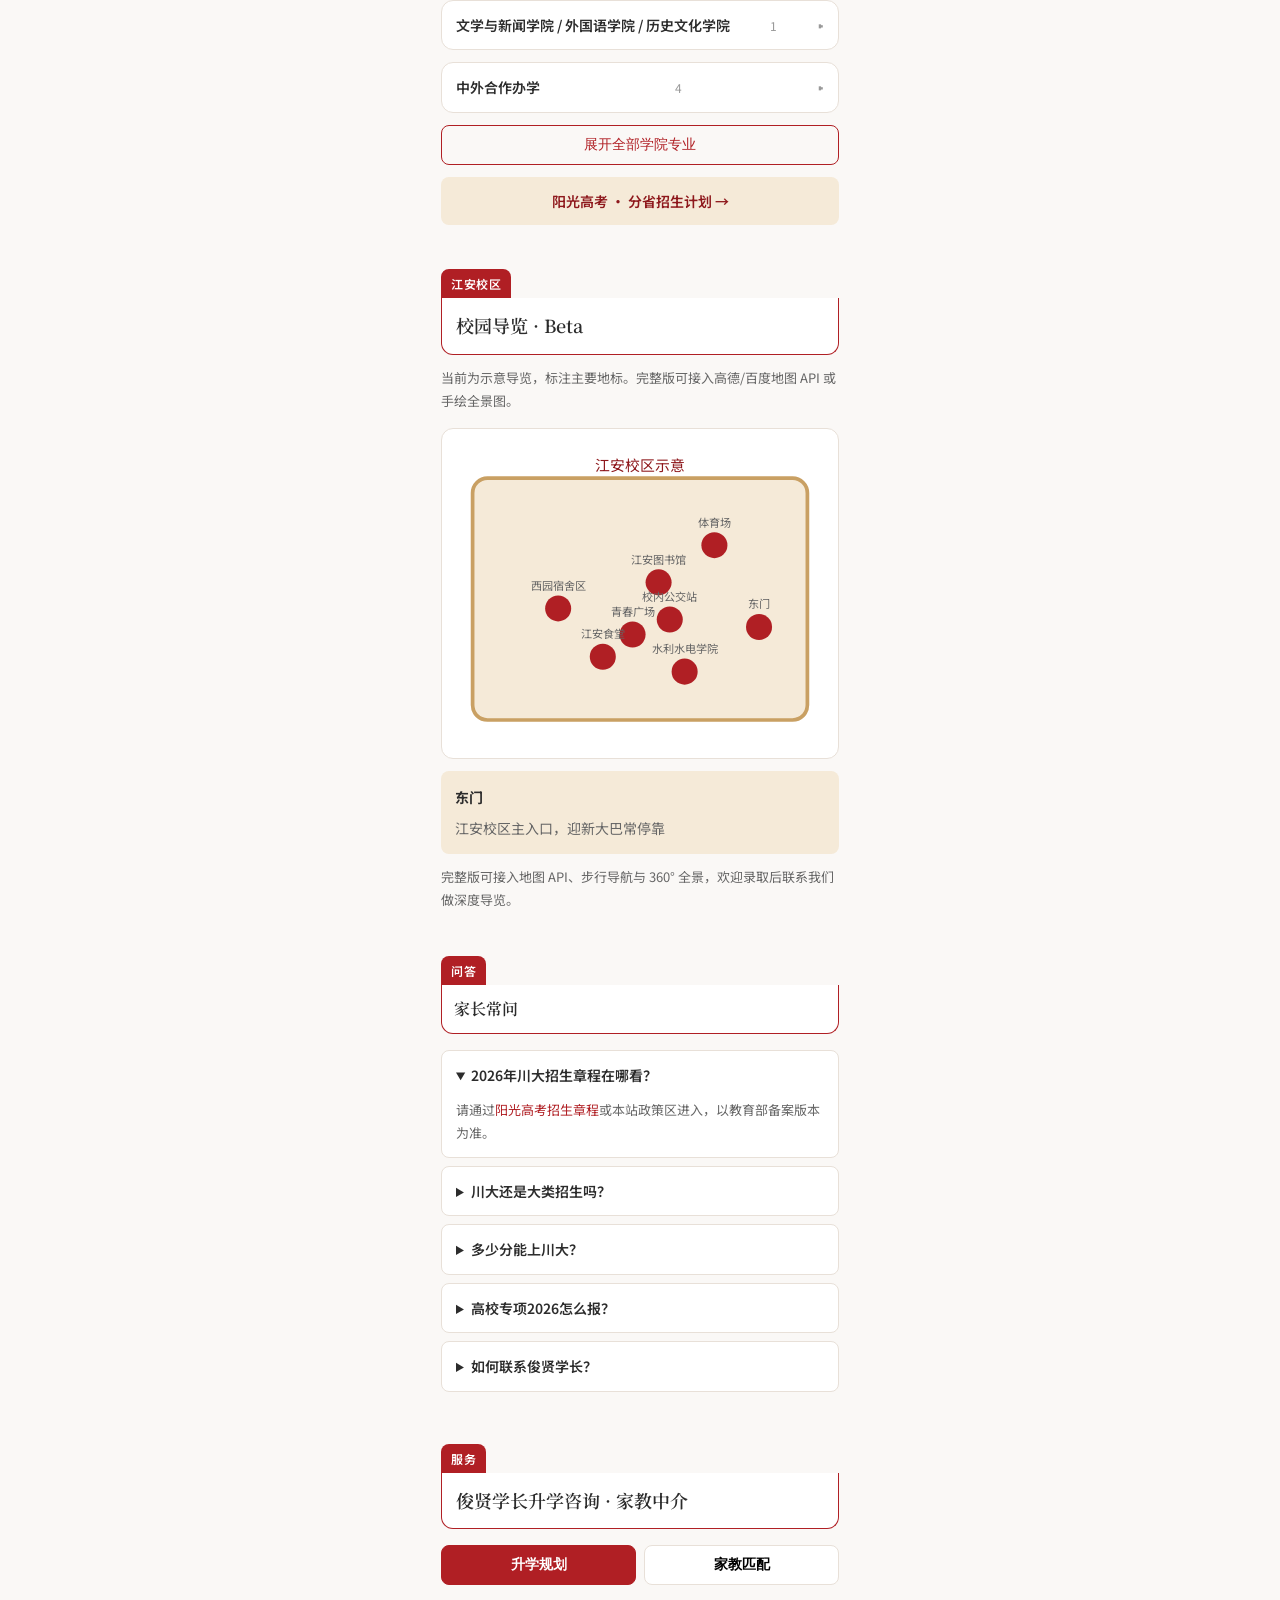
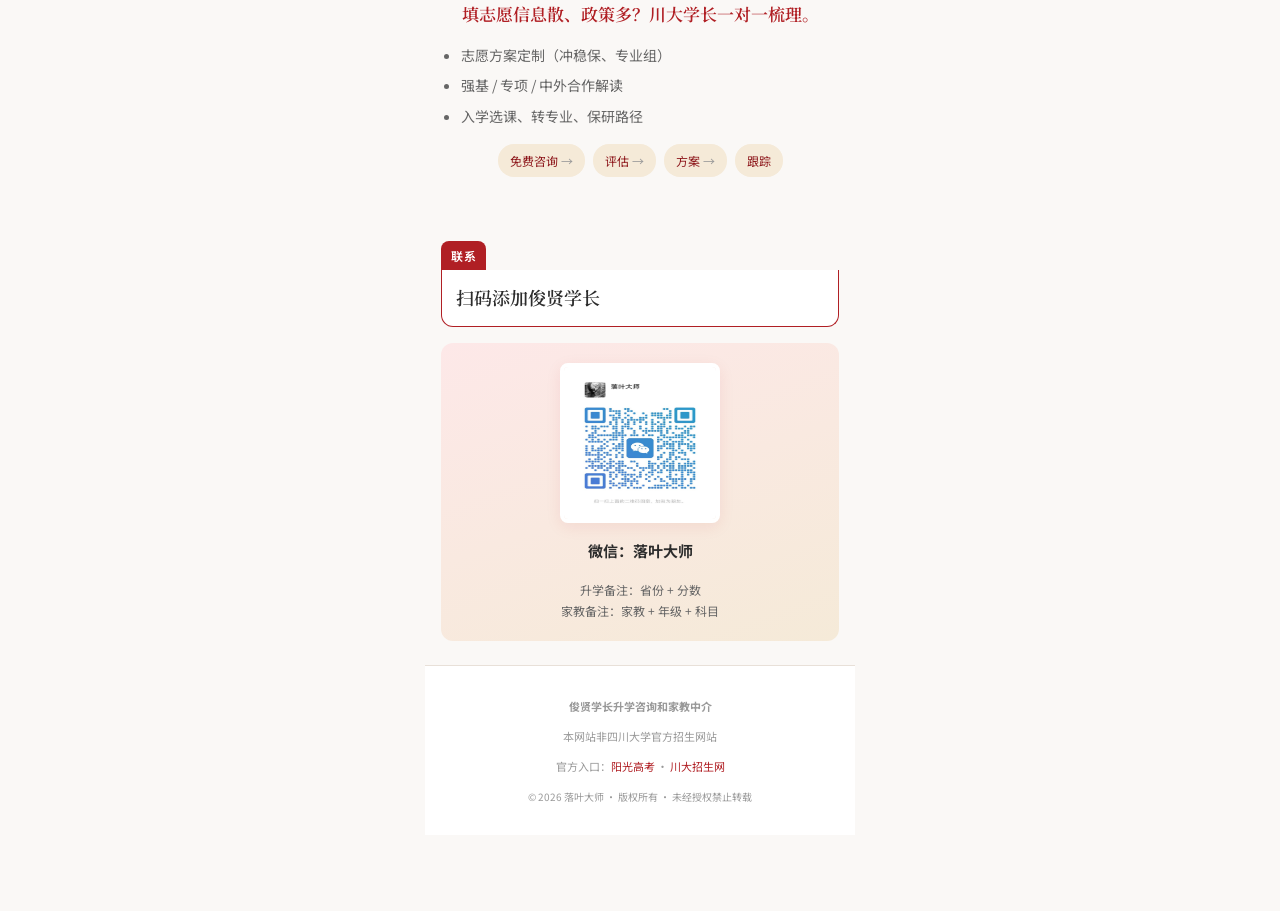
==== commit 275a2185: "Fix broken links, add volunteer simulator, align 2026 majors with brochure. Replace fabricated zs.sc" ====
--- a/index.html
+++ b/index.html
@@ -34,14 +34,14 @@
       <p class="hero__subtitle">面向 2026 高考 · 分数线 · 简章 · 专业 · 江安导览</p>
       <div class="hero__countdown" id="gaokao-countdown">距 2026 高考</div>
       <div class="hero__banner" role="img" aria-label="四川大学"></div>
-      <p class="hero__trust" id="scores-updated">数据来源于四川大学本科招生网</p>
+      <p class="hero__trust" id="scores-updated">分数线数据来源于阳光高考 · 仅供参考</p>
     </section>
 
     <div class="quick-grid" role="navigation">
+      <div class="quick-item" data-scroll="section-simulator" tabindex="0"><span class="quick-item__icon">🎯</span><span class="quick-item__label">模拟</span></div>
       <div class="quick-item" data-scroll="section-scores" tabindex="0"><span class="quick-item__icon">📊</span><span class="quick-item__label">分数线</span></div>
       <div class="quick-item" data-scroll="section-policies" tabindex="0"><span class="quick-item__icon">📋</span><span class="quick-item__label">简章</span></div>
       <div class="quick-item" data-scroll="section-majors" tabindex="0"><span class="quick-item__icon">🎓</span><span class="quick-item__label">专业</span></div>
-      <div class="quick-item" data-scroll="section-campus" tabindex="0"><span class="quick-item__icon">🗺️</span><span class="quick-item__label">江安</span></div>
       <div class="quick-item" data-scroll="section-contact" tabindex="0"><span class="quick-item__icon">💬</span><span class="quick-item__label">咨询</span></div>
     </div>
 
@@ -58,12 +58,28 @@
         <h2 class="section__title">高考时间轴</h2>
       </header>
       <div class="timeline">
-        <a class="timeline__item" href="https://zs.scu.edu.cn/zsxx/zszc/bkzs/" target="_blank" rel="noopener"><span class="timeline__when">已发布</span><span class="timeline__what">2026 本科招生章程</span><span class="timeline__go">→</span></a>
-        <div class="timeline__item timeline__item--static"><span class="timeline__when">4月</span><span class="timeline__what">强基计划报名</span></div>
+        <a class="timeline__item" data-link-key="chsi_charter" href="https://gaokao.chsi.com.cn/zsgs/zhangcheng/" target="_blank" rel="noopener noreferrer"><span class="timeline__when">已发布</span><span class="timeline__what">2026 本科招生章程</span><span class="timeline__go">→</span></a>
+        <a class="timeline__item" data-link-key="chsi_qiangji" href="https://bm.chsi.com.cn/jcxkzs/sch/10610" target="_blank" rel="noopener noreferrer"><span class="timeline__when">4月</span><span class="timeline__what">强基计划报名</span><span class="timeline__go">→</span></a>
         <div class="timeline__item timeline__item--static"><span class="timeline__when">6月7-8日</span><span class="timeline__what">全国统一高考</span></div>
         <div class="timeline__item timeline__item--static"><span class="timeline__when">6月下旬</span><span class="timeline__what">出分 · 填报 · 咨询</span></div>
       </div>
-      <a class="link-card" href="https://zs.scu.edu.cn/zsxx/lqfs/" target="_blank" rel="noopener">官方历年分数线查询 →</a>
+      <a class="link-card" data-link-key="chsi_score" href="https://gaokao.chsi.com.cn/zsgs/mdgs.jsp" target="_blank" rel="noopener noreferrer">阳光高考历年录取数据 →</a>
+    </section>
+
+    <!-- 志愿模拟 -->
+    <section class="section section--compact" id="section-simulator">
+      <header class="section__header">
+        <span class="section__tag">志愿模拟</span>
+        <h2 class="section__title">冲稳保参考</h2>
+        <p class="section__desc">输入省份、科类与分数，对照 2022–2024 川大最低线</p>
+      </header>
+      <form class="sim-form" id="sim-form">
+        <label>省份<select id="sim-province" required></select></label>
+        <label>科类<select id="sim-category" required></select></label>
+        <label>高考分数<input type="number" id="sim-score" min="200" max="900" placeholder="如 620" required></label>
+        <button type="submit" class="sim-form__btn">开始评估</button>
+      </form>
+      <div id="sim-result" class="sim-result" aria-live="polite"></div>
     </section>
 
     <!-- 分数线 -->
@@ -81,7 +97,7 @@
         <div class="filter-group"><div class="filter-group__label">批次</div><div class="filter-chips" id="filter-batch"></div></div>
       </details>
       <div class="score-list" id="score-list"></div>
-      <a class="link-card" href="https://zs.scu.edu.cn/zsxx/lqfs/" target="_blank" rel="noopener">核对官方最新分数 →</a>
+      <a class="link-card" data-link-key="chsi_score" href="https://gaokao.chsi.com.cn/zsgs/mdgs.jsp" target="_blank" rel="noopener noreferrer">阳光高考核对官方分数 →</a>
     </section>
 
     <!-- 政策 -->
@@ -100,13 +116,13 @@
       <header class="section__header">
         <span class="section__tag">专业</span>
         <h2 class="section__title">热门专业精选</h2>
-        <p class="section__desc">深度介绍热门专业，更多见官方目录</p>
+        <p class="section__desc">按2026招生章程：大类招生、拔尖班、新增专业</p>
       </header>
       <input type="search" class="major-search" id="major-search" placeholder="搜索专业…" aria-label="搜索专业">
       <div class="major-tags" id="major-tags"></div>
       <div id="college-list"></div>
       <button type="button" class="btn-outline" id="majors-expand">展开全部学院专业</button>
-      <a class="link-card" href="https://zs.scu.edu.cn/zsxx/zyjs/" target="_blank" rel="noopener">川大官方专业目录 →</a>
+      <a class="link-card" data-link-key="chsi_plan" href="https://gaokao.chsi.com.cn/zsgs/mdgs.jsp" target="_blank" rel="noopener noreferrer">阳光高考 · 分省招生计划 →</a>
     </section>
 
     <!-- 江安导览 -->
@@ -177,7 +193,7 @@
     <footer class="site-footer">
       <p><strong>俊贤学长升学咨询和家教中介</strong></p>
       <p>本网站非四川大学官方招生网站</p>
-      <p>数据来源：<a href="https://zs.scu.edu.cn" target="_blank" rel="noopener">四川大学本科招生网</a></p>
+      <p>官方入口：<a data-link-key="chsi_school" href="https://gaokao.chsi.com.cn/sch/schoolInfo--schId-10610.dhtml" target="_blank" rel="noopener noreferrer">阳光高考</a> · <a data-link-key="scu_zs_home" href="https://zs.scu.edu.cn" target="_blank" rel="noopener noreferrer">川大招生网</a></p>
       <p class="copyright">© 2026 落叶大师 · 版权所有 · 未经授权禁止转载</p>
     </footer>
   </div>
--- a/css/main.css
+++ b/css/main.css
@@ -956,30 +956,147 @@
 
 .policy-card--link {
   display: flex;
-  align-items: center;
-  gap: 8px;
+  align-items: flex-start;
+  gap: 10px;
   padding: 12px 14px;
-  margin-bottom: 6px;
+  margin-bottom: 8px;
   background: var(--bg-card);
   border-radius: var(--radius-sm);
   border: 1px solid var(--border-light);
   color: inherit;
+}
+
+.policy-card__body {
+  flex: 1;
+  min-width: 0;
+}
+
+.policy-card__summary {
+  display: none;
+  font-size: 12px;
+  color: var(--text-secondary);
+  margin: 4px 0 0;
+}
+
+.policy-card--link .policy-card__summary {
+  display: block;
 }
 
 .policy-card__year {
   font-size: 11px;
   color: var(--text-muted);
-  flex: 0 0 36px;
+  margin-right: 6px;
 }
 
 .policy-card__title {
-  flex: 1;
-  font-size: 14px;
-  font-weight: 500;
+  font-size: 14px;
+  font-weight: 600;
 }
 
 .policy-card__arrow {
-  color: var(--scu-red);
+  flex-shrink: 0;
+  color: var(--scu-red);
+  padding-top: 2px;
+}
+
+/* ── Simulator ── */
+.sim-form {
+  display: grid;
+  gap: 10px;
+  margin-bottom: 14px;
+}
+
+.sim-form label {
+  display: flex;
+  flex-direction: column;
+  gap: 6px;
+  font-size: 13px;
+  font-weight: 600;
+  color: var(--text-secondary);
+}
+
+.sim-form select,
+.sim-form input {
+  padding: 10px 12px;
+  font-size: 15px;
+  border: 1px solid var(--border-light);
+  border-radius: var(--radius-sm);
+  background: var(--bg-card);
+}
+
+.sim-form__btn {
+  padding: 12px;
+  background: var(--scu-red);
+  color: #fff;
+  border: none;
+  border-radius: var(--radius-sm);
+  font-size: 15px;
+  font-weight: 600;
+  cursor: pointer;
+}
+
+.sim-result {
+  min-height: 24px;
+}
+
+.sim-result__tier {
+  display: inline-block;
+  padding: 6px 18px;
+  border-radius: 20px;
+  font-size: 16px;
+  font-weight: 700;
+  margin-bottom: 10px;
+}
+
+.sim-result__tier--reach {
+  background: #fde8e8;
+  color: var(--scu-red);
+}
+
+.sim-result__tier--stable {
+  background: var(--scu-gold-light);
+  color: var(--scu-red-dark);
+}
+
+.sim-result__tier--safe {
+  background: #e8f5e9;
+  color: #2e7d32;
+}
+
+.sim-result__advice {
+  font-size: 14px;
+  margin: 0 0 12px;
+}
+
+.sim-result__stats {
+  margin: 0 0 12px;
+  padding-left: 18px;
+  font-size: 14px;
+  color: var(--text-secondary);
+}
+
+.sim-result__table {
+  width: 100%;
+  border-collapse: collapse;
+  font-size: 13px;
+  margin-bottom: 10px;
+}
+
+.sim-result__table th,
+.sim-result__table td {
+  padding: 8px;
+  border-bottom: 1px solid var(--border-light);
+  text-align: left;
+}
+
+.sim-result__note {
+  font-size: 11px;
+  color: var(--text-muted);
+}
+
+.sim-result__empty {
+  font-size: 14px;
+  color: var(--text-secondary);
 }
 
 /* ── Major compact ── */
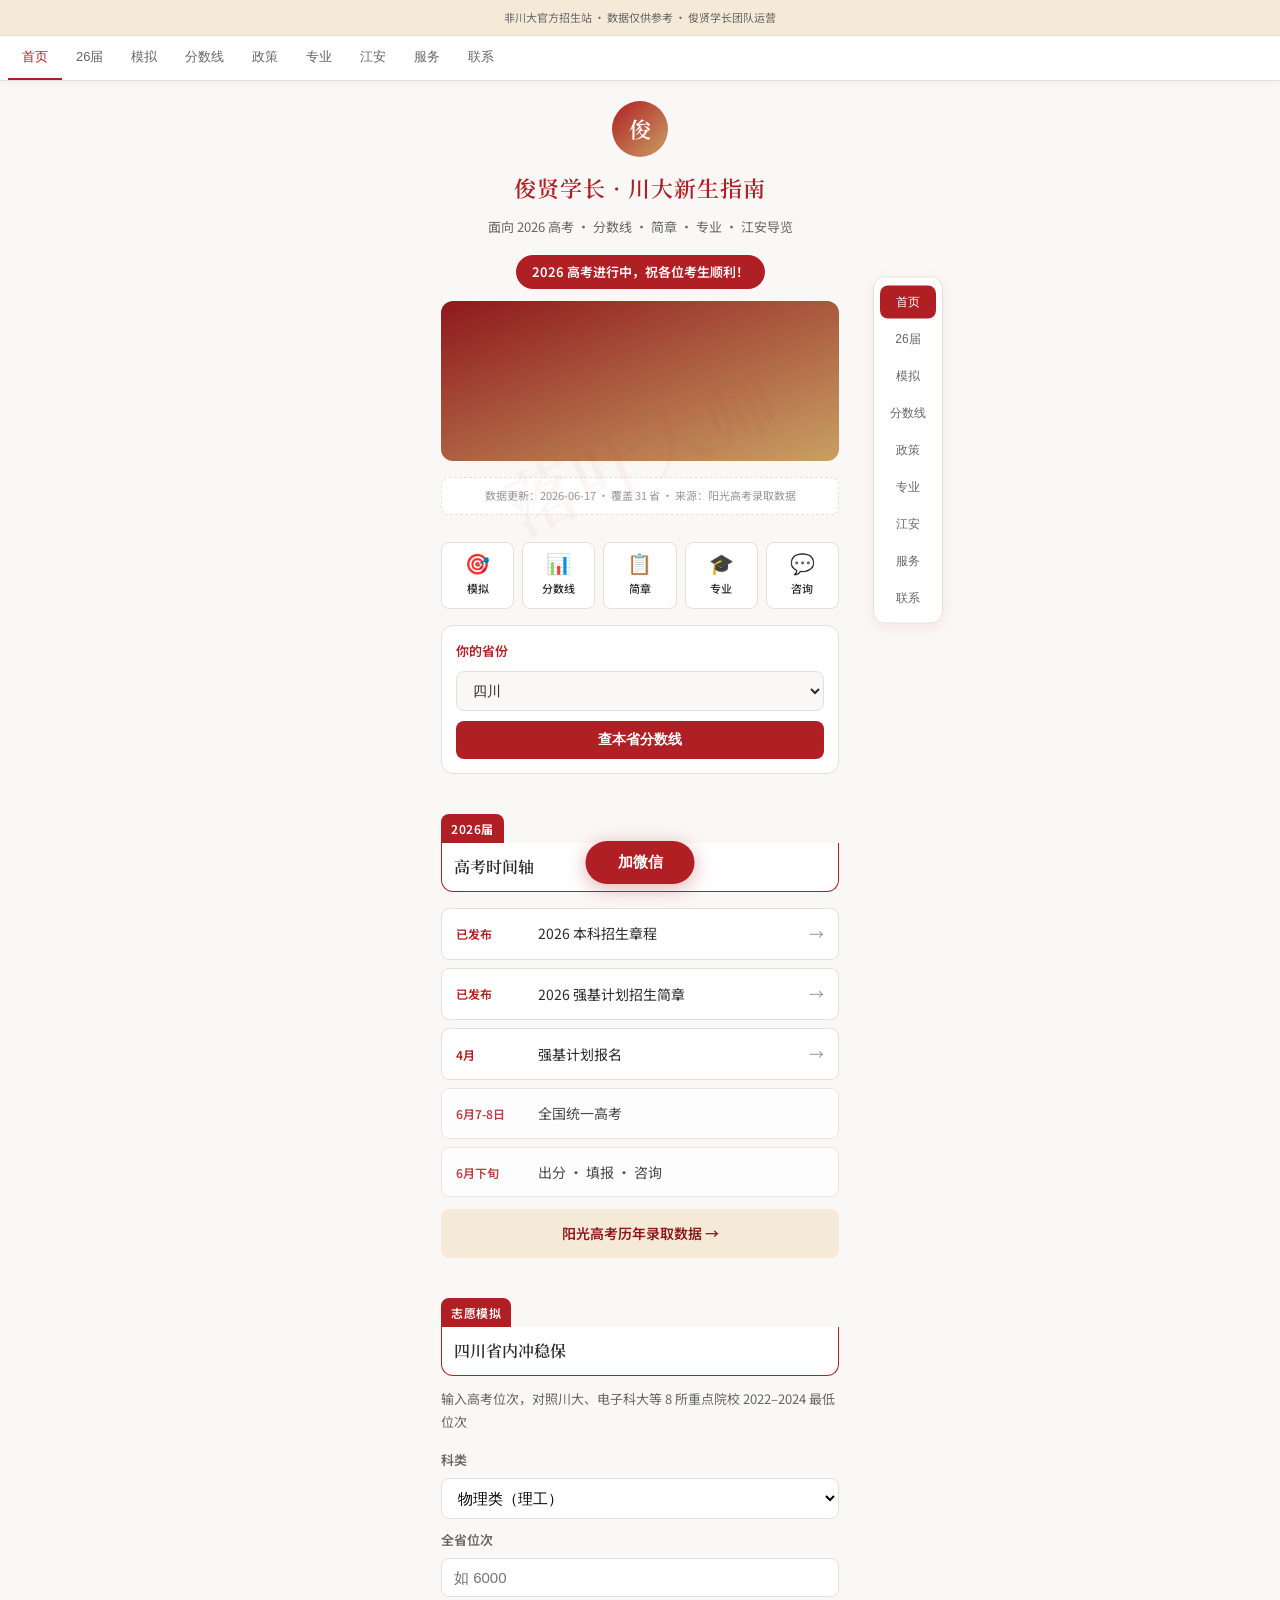
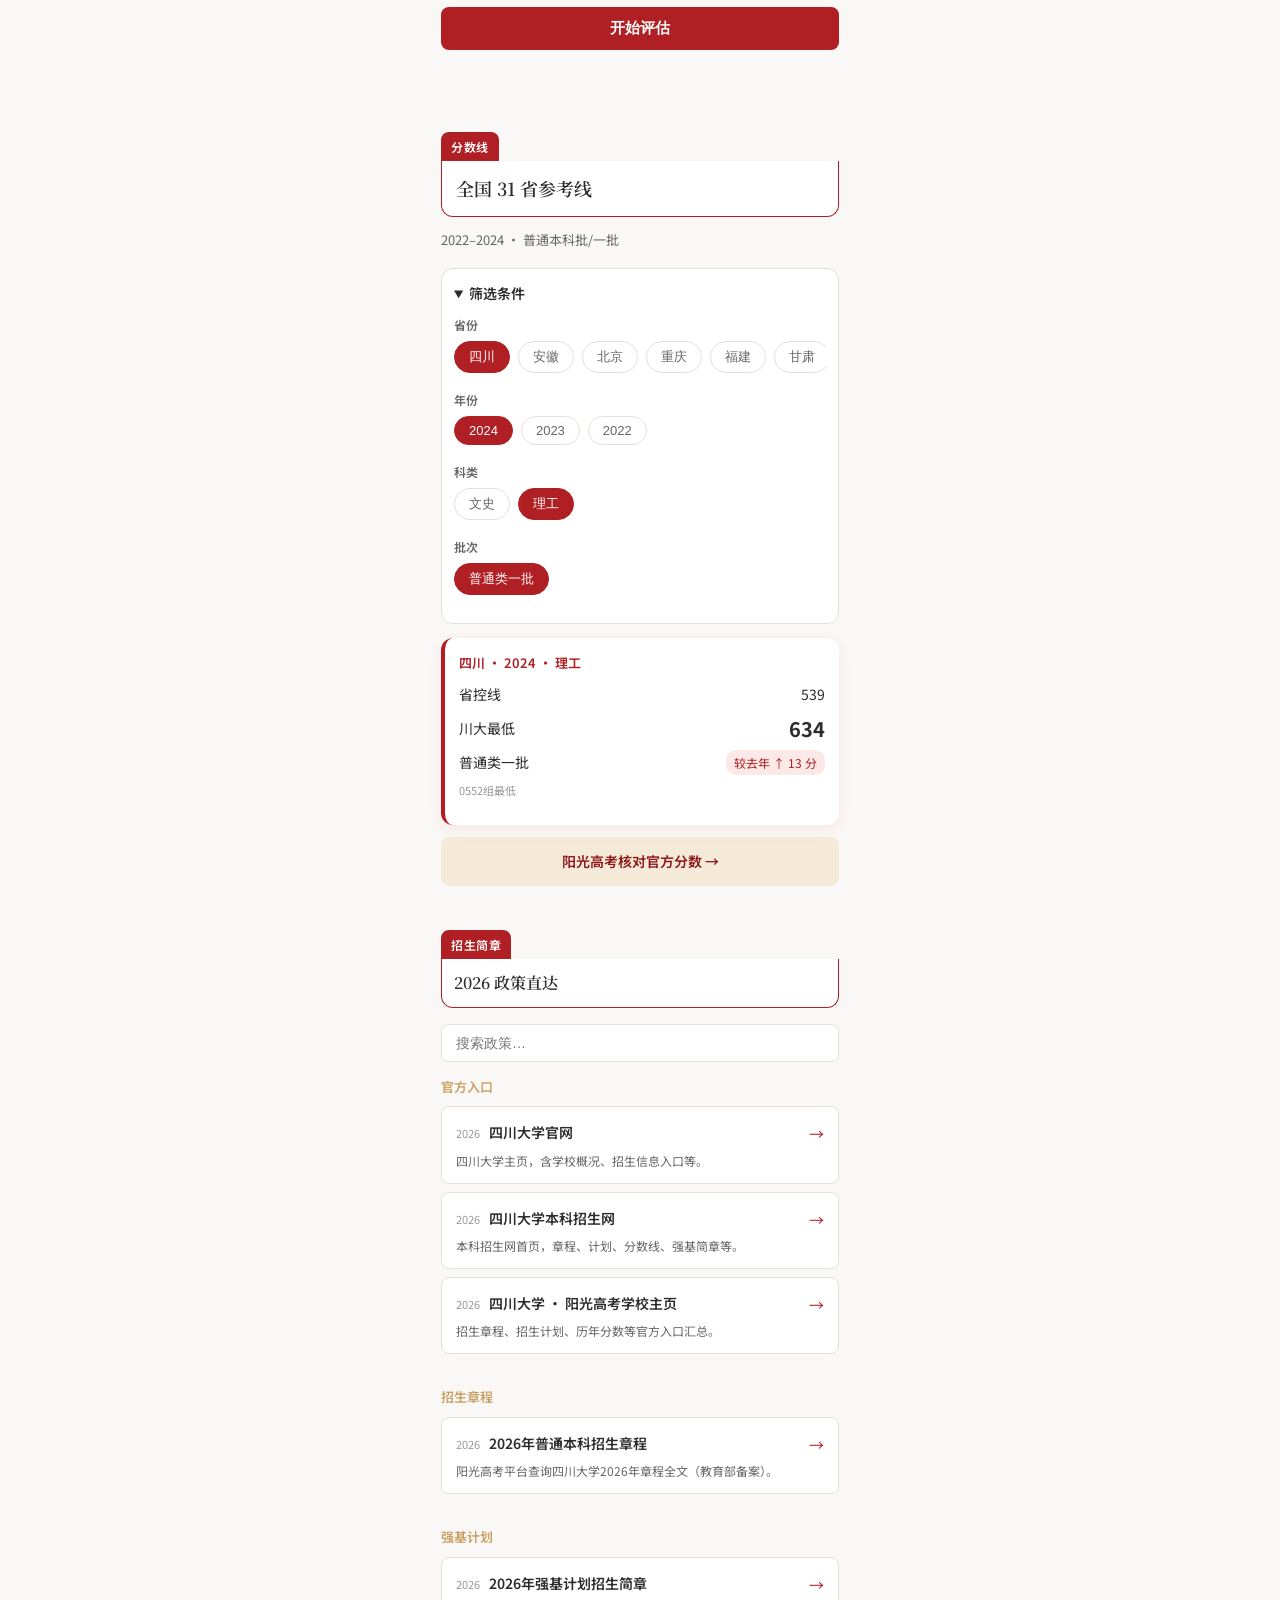
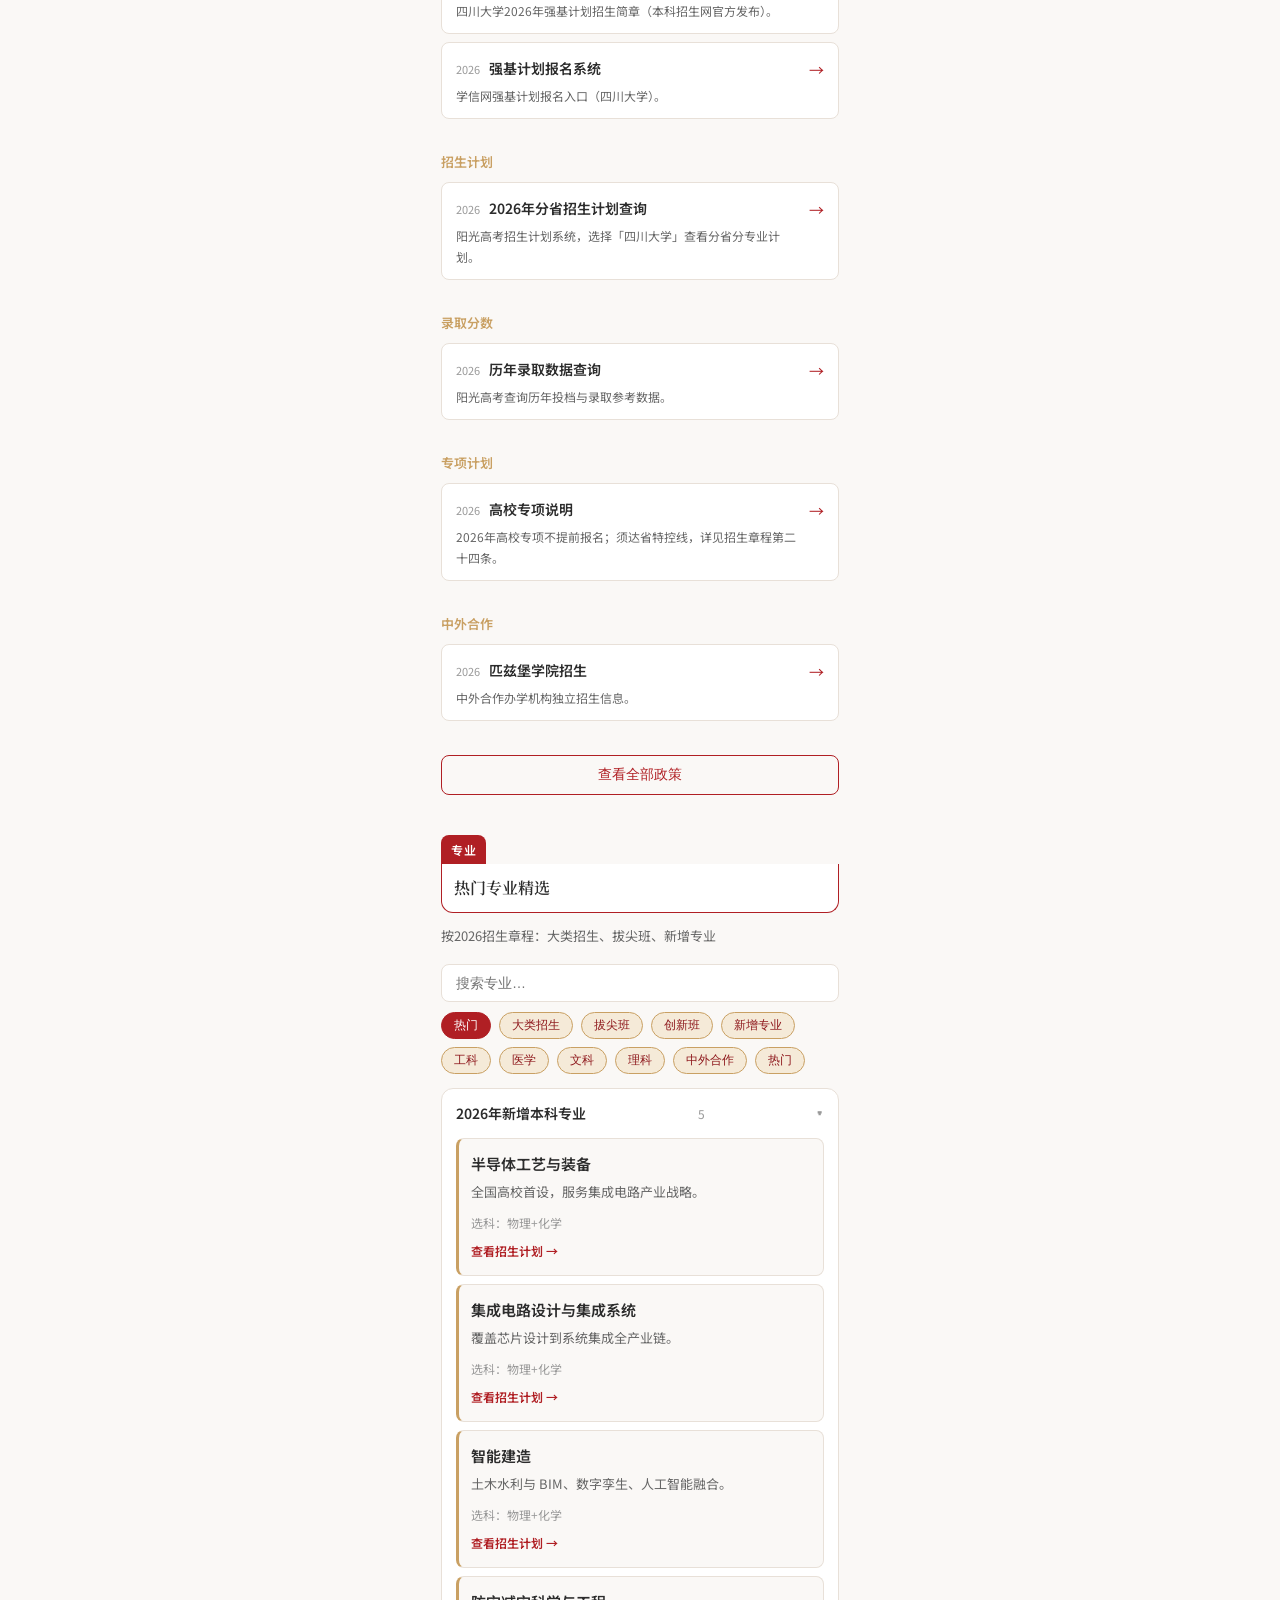
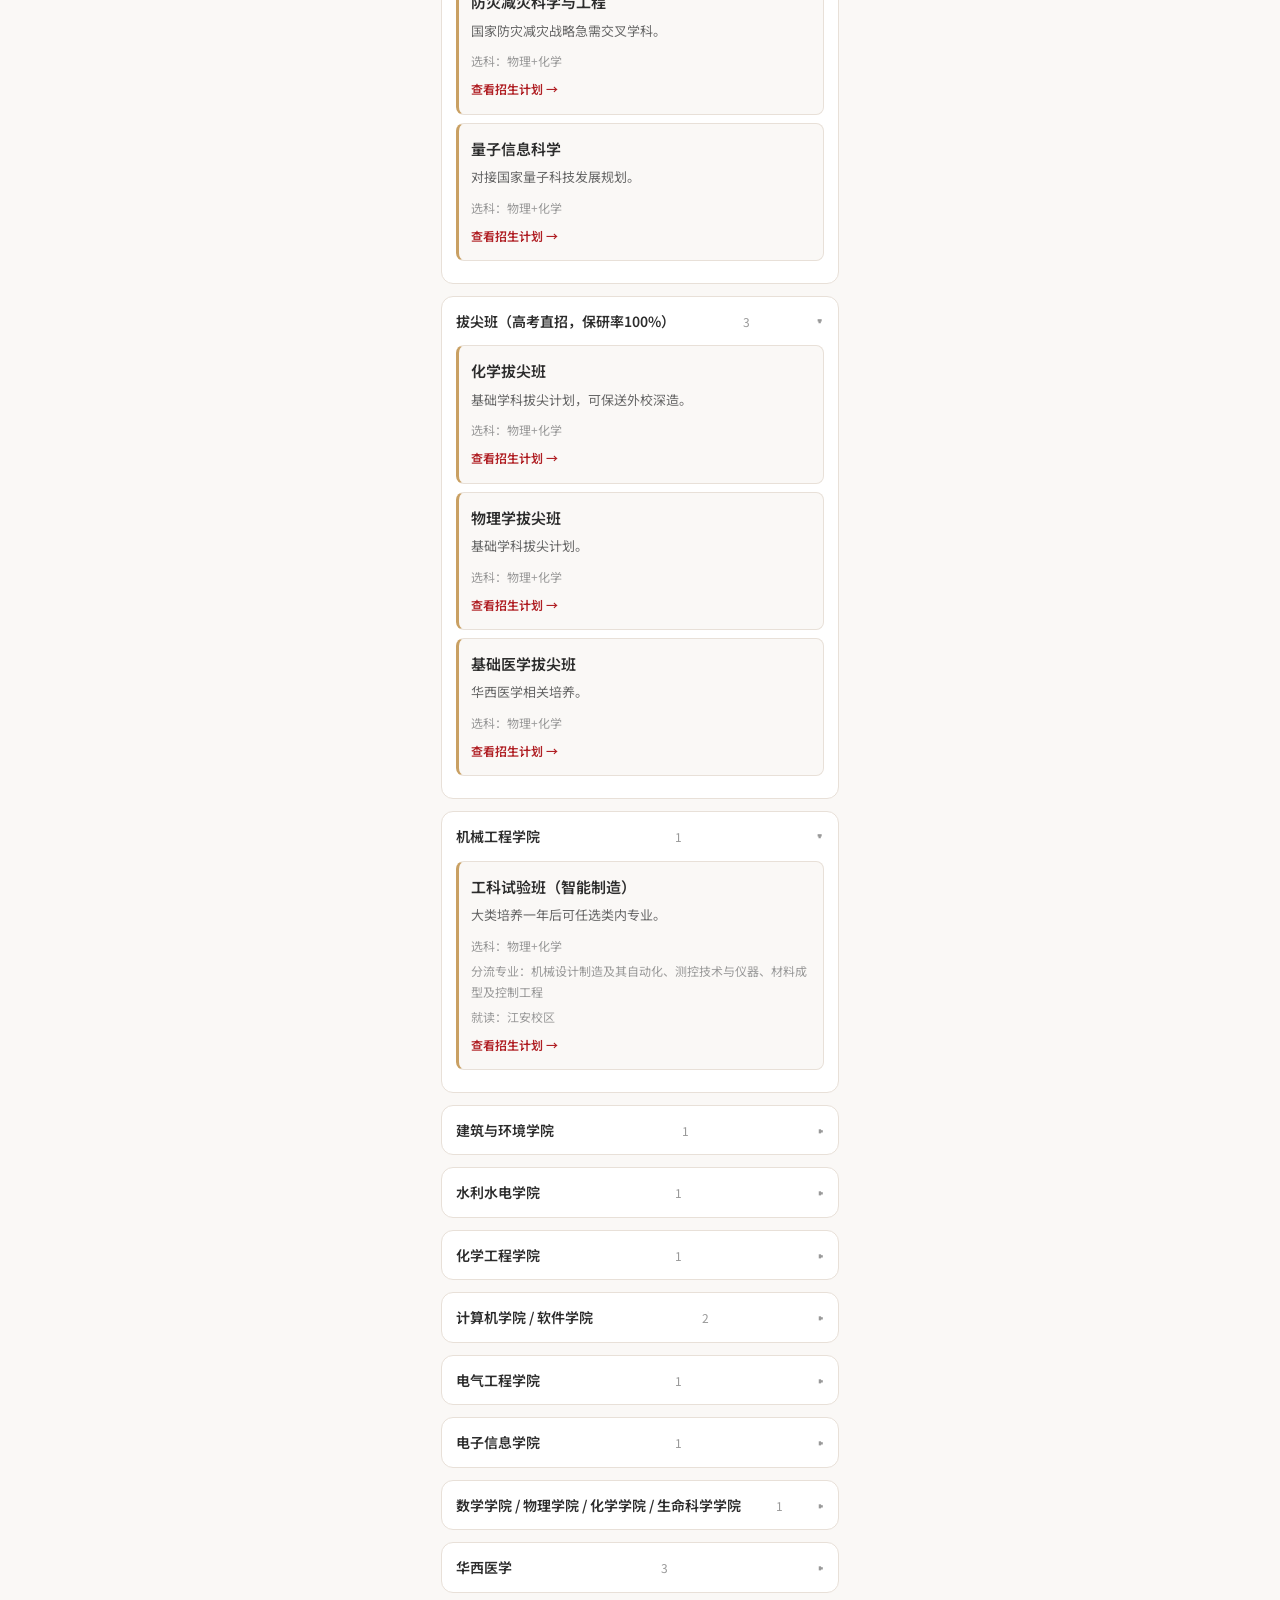
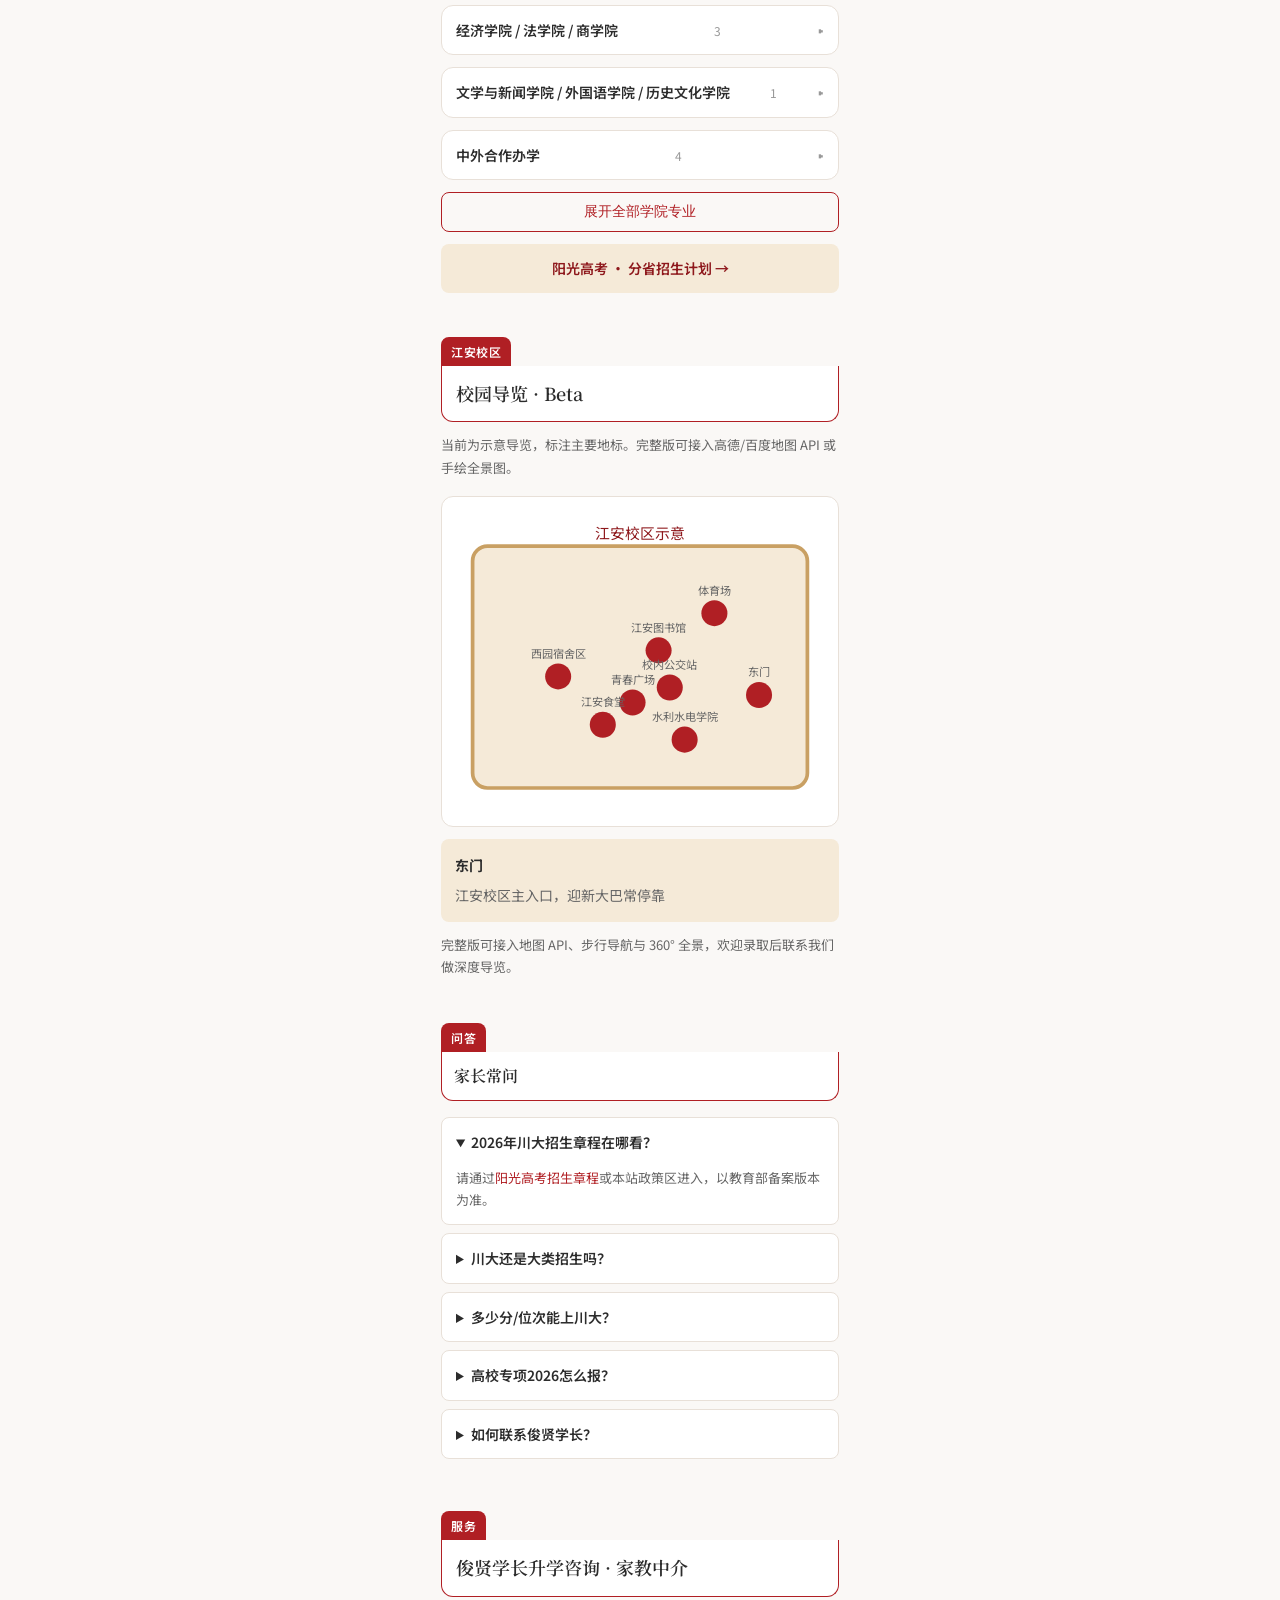
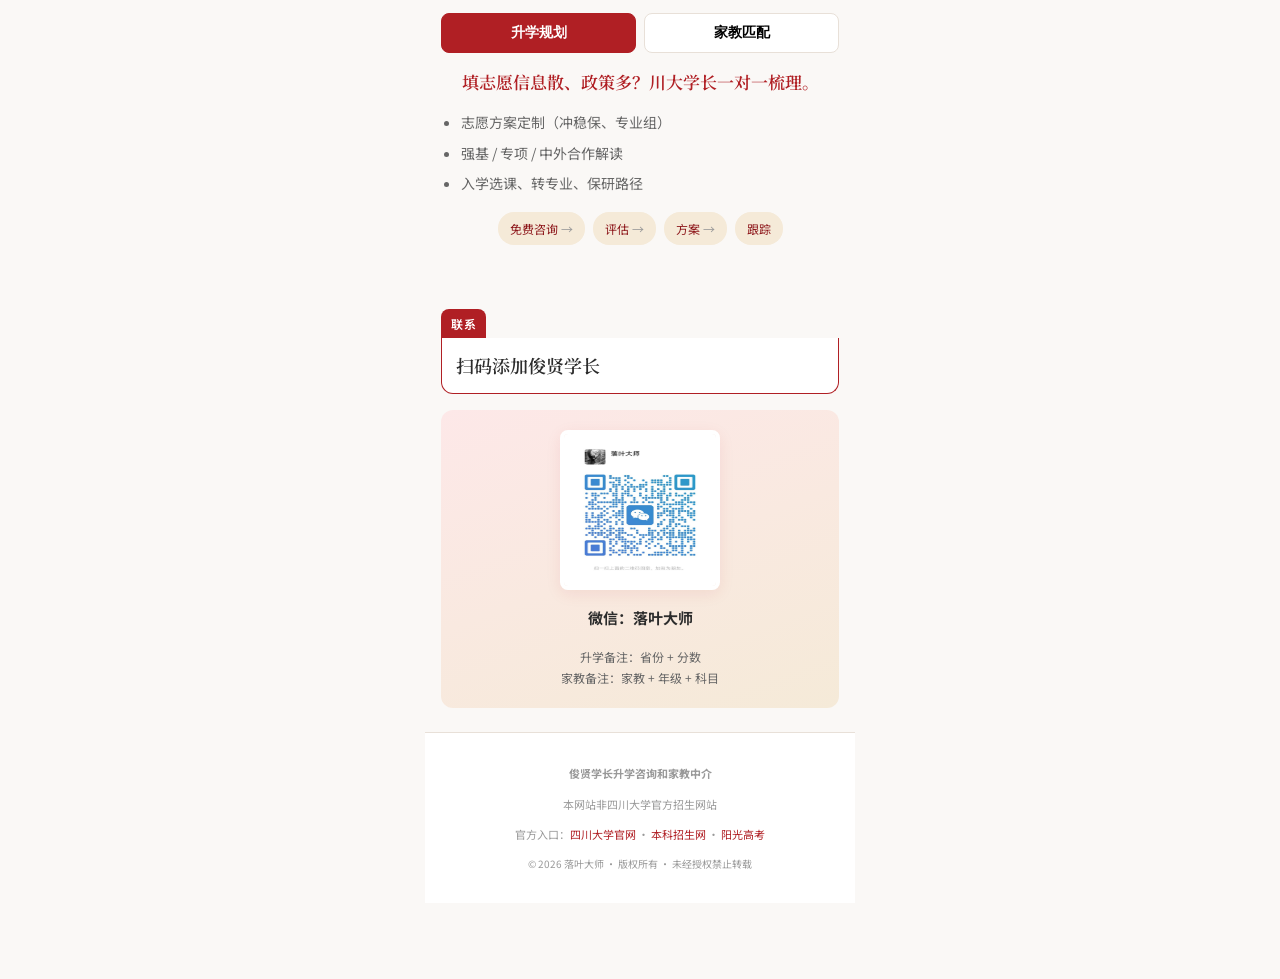
==== commit fad8f927: "Rank-based Sichuan multi-school simulator; fix official links. Use provincial rank for冲稳保 across 8 k" ====
--- a/index.html
+++ b/index.html
@@ -59,6 +59,7 @@
       </header>
       <div class="timeline">
         <a class="timeline__item" data-link-key="chsi_charter" href="https://gaokao.chsi.com.cn/zsgs/zhangcheng/" target="_blank" rel="noopener noreferrer"><span class="timeline__when">已发布</span><span class="timeline__what">2026 本科招生章程</span><span class="timeline__go">→</span></a>
+        <a class="timeline__item" data-link-key="scu_qiangji_charter" href="https://zs.scu.edu.cn/info/1091/3364.htm" target="_blank" rel="noopener noreferrer"><span class="timeline__when">已发布</span><span class="timeline__what">2026 强基计划招生简章</span><span class="timeline__go">→</span></a>
         <a class="timeline__item" data-link-key="chsi_qiangji" href="https://bm.chsi.com.cn/jcxkzs/sch/10610" target="_blank" rel="noopener noreferrer"><span class="timeline__when">4月</span><span class="timeline__what">强基计划报名</span><span class="timeline__go">→</span></a>
         <div class="timeline__item timeline__item--static"><span class="timeline__when">6月7-8日</span><span class="timeline__what">全国统一高考</span></div>
         <div class="timeline__item timeline__item--static"><span class="timeline__when">6月下旬</span><span class="timeline__what">出分 · 填报 · 咨询</span></div>
@@ -70,13 +71,12 @@
     <section class="section section--compact" id="section-simulator">
       <header class="section__header">
         <span class="section__tag">志愿模拟</span>
-        <h2 class="section__title">冲稳保参考</h2>
-        <p class="section__desc">输入省份、科类与分数，对照 2022–2024 川大最低线</p>
+        <h2 class="section__title">四川省内冲稳保</h2>
+        <p class="section__desc">输入高考位次，对照川大、电子科大等 8 所重点院校 2022–2024 最低位次</p>
       </header>
       <form class="sim-form" id="sim-form">
-        <label>省份<select id="sim-province" required></select></label>
         <label>科类<select id="sim-category" required></select></label>
-        <label>高考分数<input type="number" id="sim-score" min="200" max="900" placeholder="如 620" required></label>
+        <label>全省位次<input type="number" id="sim-rank" min="1" max="200000" placeholder="如 6000" required></label>
         <button type="submit" class="sim-form__btn">开始评估</button>
       </form>
       <div id="sim-result" class="sim-result" aria-live="polite"></div>
@@ -193,7 +193,7 @@
     <footer class="site-footer">
       <p><strong>俊贤学长升学咨询和家教中介</strong></p>
       <p>本网站非四川大学官方招生网站</p>
-      <p>官方入口：<a data-link-key="chsi_school" href="https://gaokao.chsi.com.cn/sch/schoolInfo--schId-10610.dhtml" target="_blank" rel="noopener noreferrer">阳光高考</a> · <a data-link-key="scu_zs_home" href="https://zs.scu.edu.cn" target="_blank" rel="noopener noreferrer">川大招生网</a></p>
+      <p>官方入口：<a data-link-key="scu_official" href="https://www.scu.edu.cn/" target="_blank" rel="noopener noreferrer">四川大学官网</a> · <a data-link-key="scu_zs_home" href="https://zs.scu.edu.cn/" target="_blank" rel="noopener noreferrer">本科招生网</a> · <a data-link-key="chsi_school" href="https://gaokao.chsi.com.cn/sch/schoolInfo--schId-10610.dhtml" target="_blank" rel="noopener noreferrer">阳光高考</a></p>
       <p class="copyright">© 2026 落叶大师 · 版权所有 · 未经授权禁止转载</p>
     </footer>
   </div>
--- a/css/main.css
+++ b/css/main.css
@@ -1039,6 +1039,72 @@
   min-height: 24px;
 }
 
+.sim-result__tier--hard {
+  background: #eceff1;
+  color: #546e7a;
+}
+
+.sim-result__summary {
+  margin-bottom: 14px;
+  padding: 12px;
+  background: var(--bg-page);
+  border-radius: var(--radius-md);
+  font-size: 14px;
+}
+
+.sim-result__summary-tags {
+  margin: 6px 0 0;
+  color: var(--scu-red);
+  font-weight: 600;
+}
+
+.sim-schools {
+  display: flex;
+  flex-direction: column;
+  gap: 12px;
+}
+
+.sim-school {
+  padding: 12px;
+  border-radius: var(--radius-md);
+  border: 1px solid var(--border-light);
+  background: #fff;
+}
+
+.sim-school__head {
+  display: flex;
+  justify-content: space-between;
+  align-items: flex-start;
+  gap: 10px;
+  margin-bottom: 8px;
+}
+
+.sim-school__name {
+  margin: 0;
+  font-size: 15px;
+}
+
+.sim-school__tags {
+  font-size: 11px;
+  color: var(--text-muted);
+}
+
+.sim-school__hint {
+  font-size: 13px;
+  color: var(--text-secondary);
+  margin: 0 0 8px;
+}
+
+.sim-school__table {
+  margin-bottom: 8px;
+}
+
+.sim-school__link {
+  font-size: 13px;
+  color: var(--scu-red);
+  font-weight: 600;
+}
+
 .sim-result__tier {
   display: inline-block;
   padding: 6px 18px;
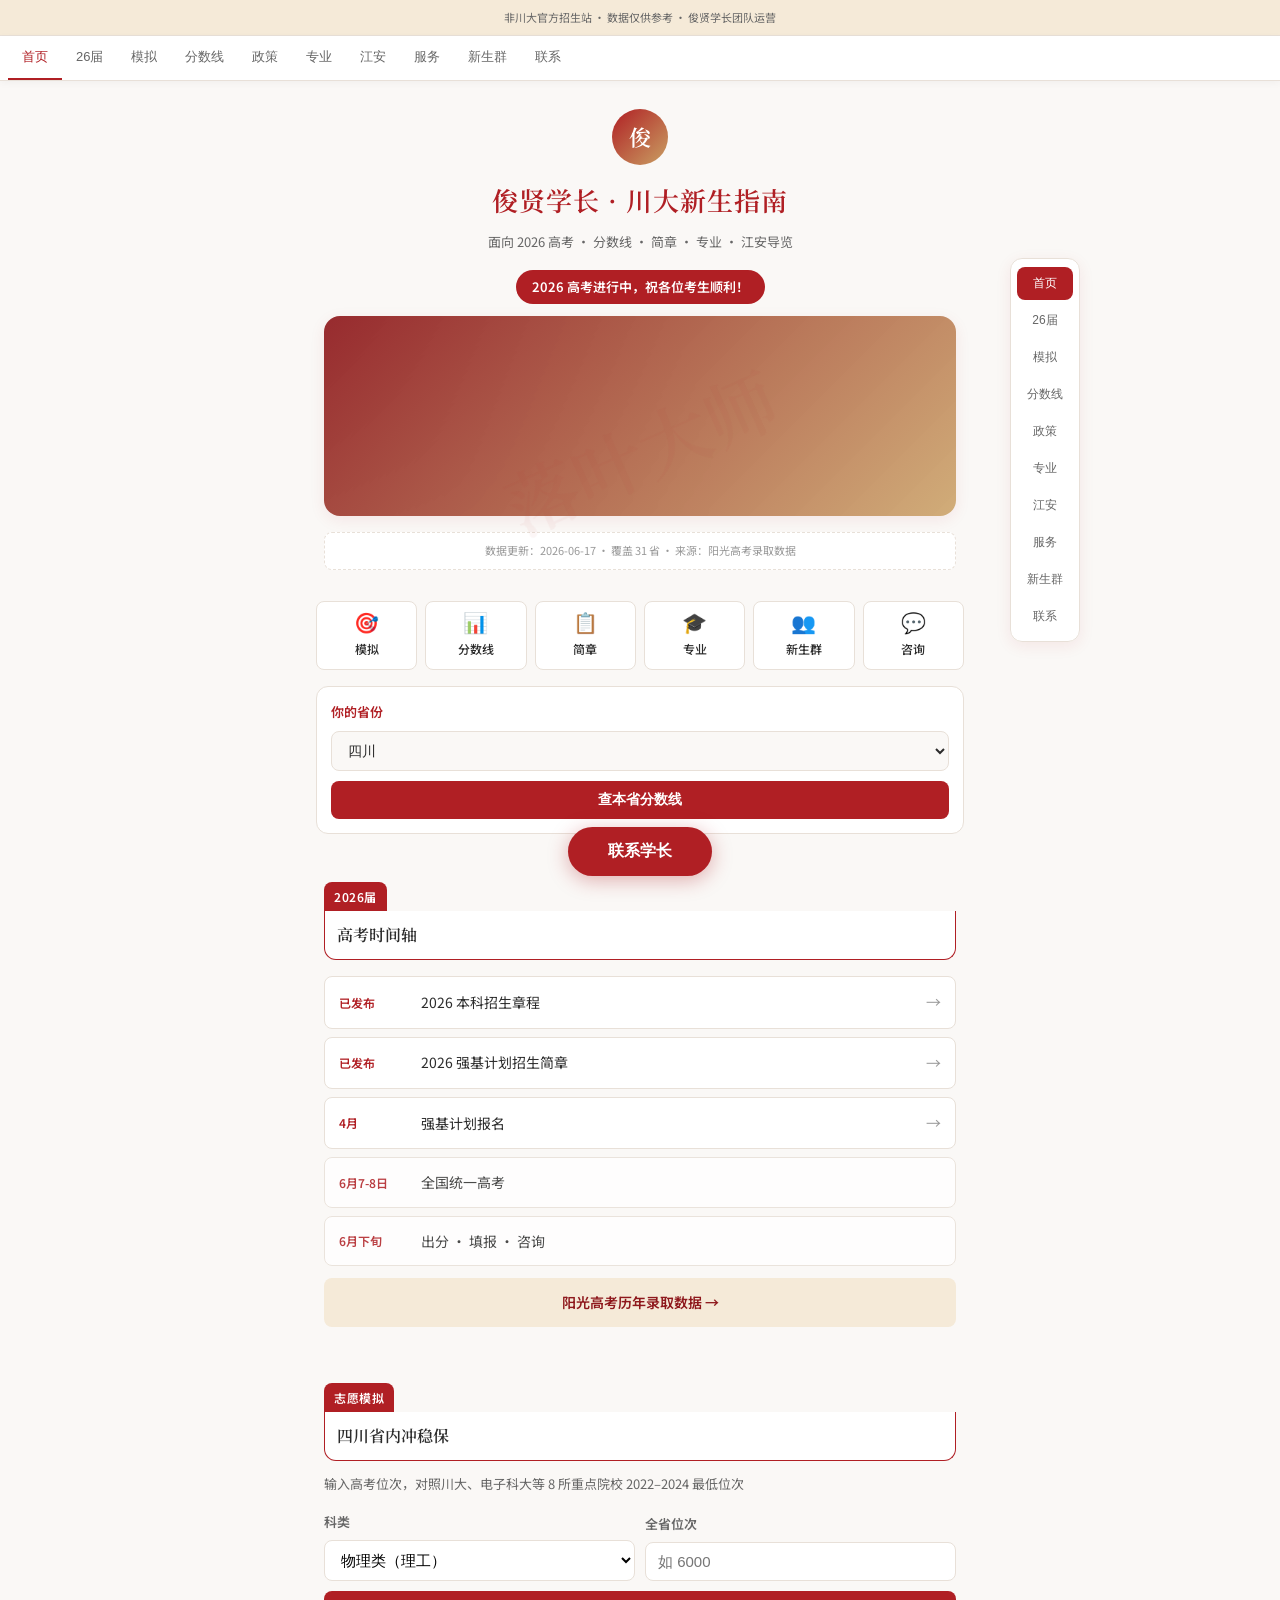
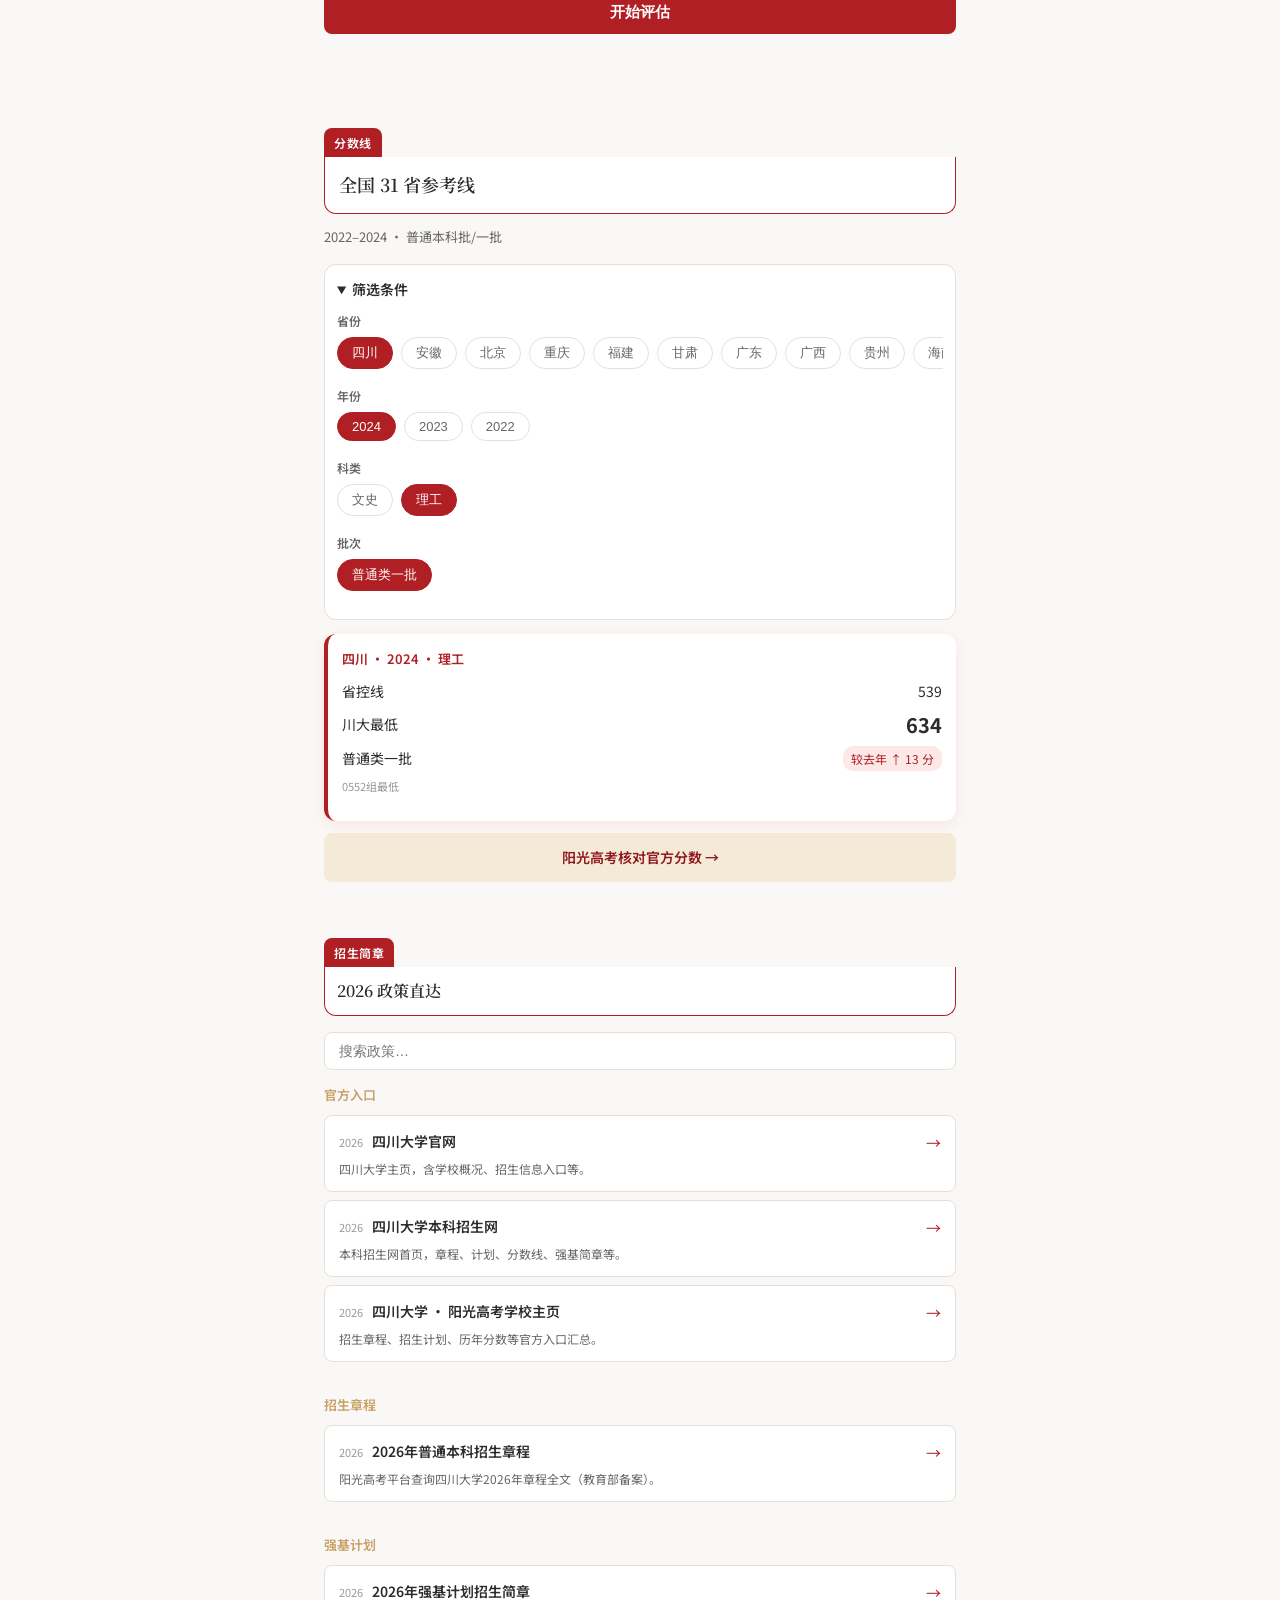
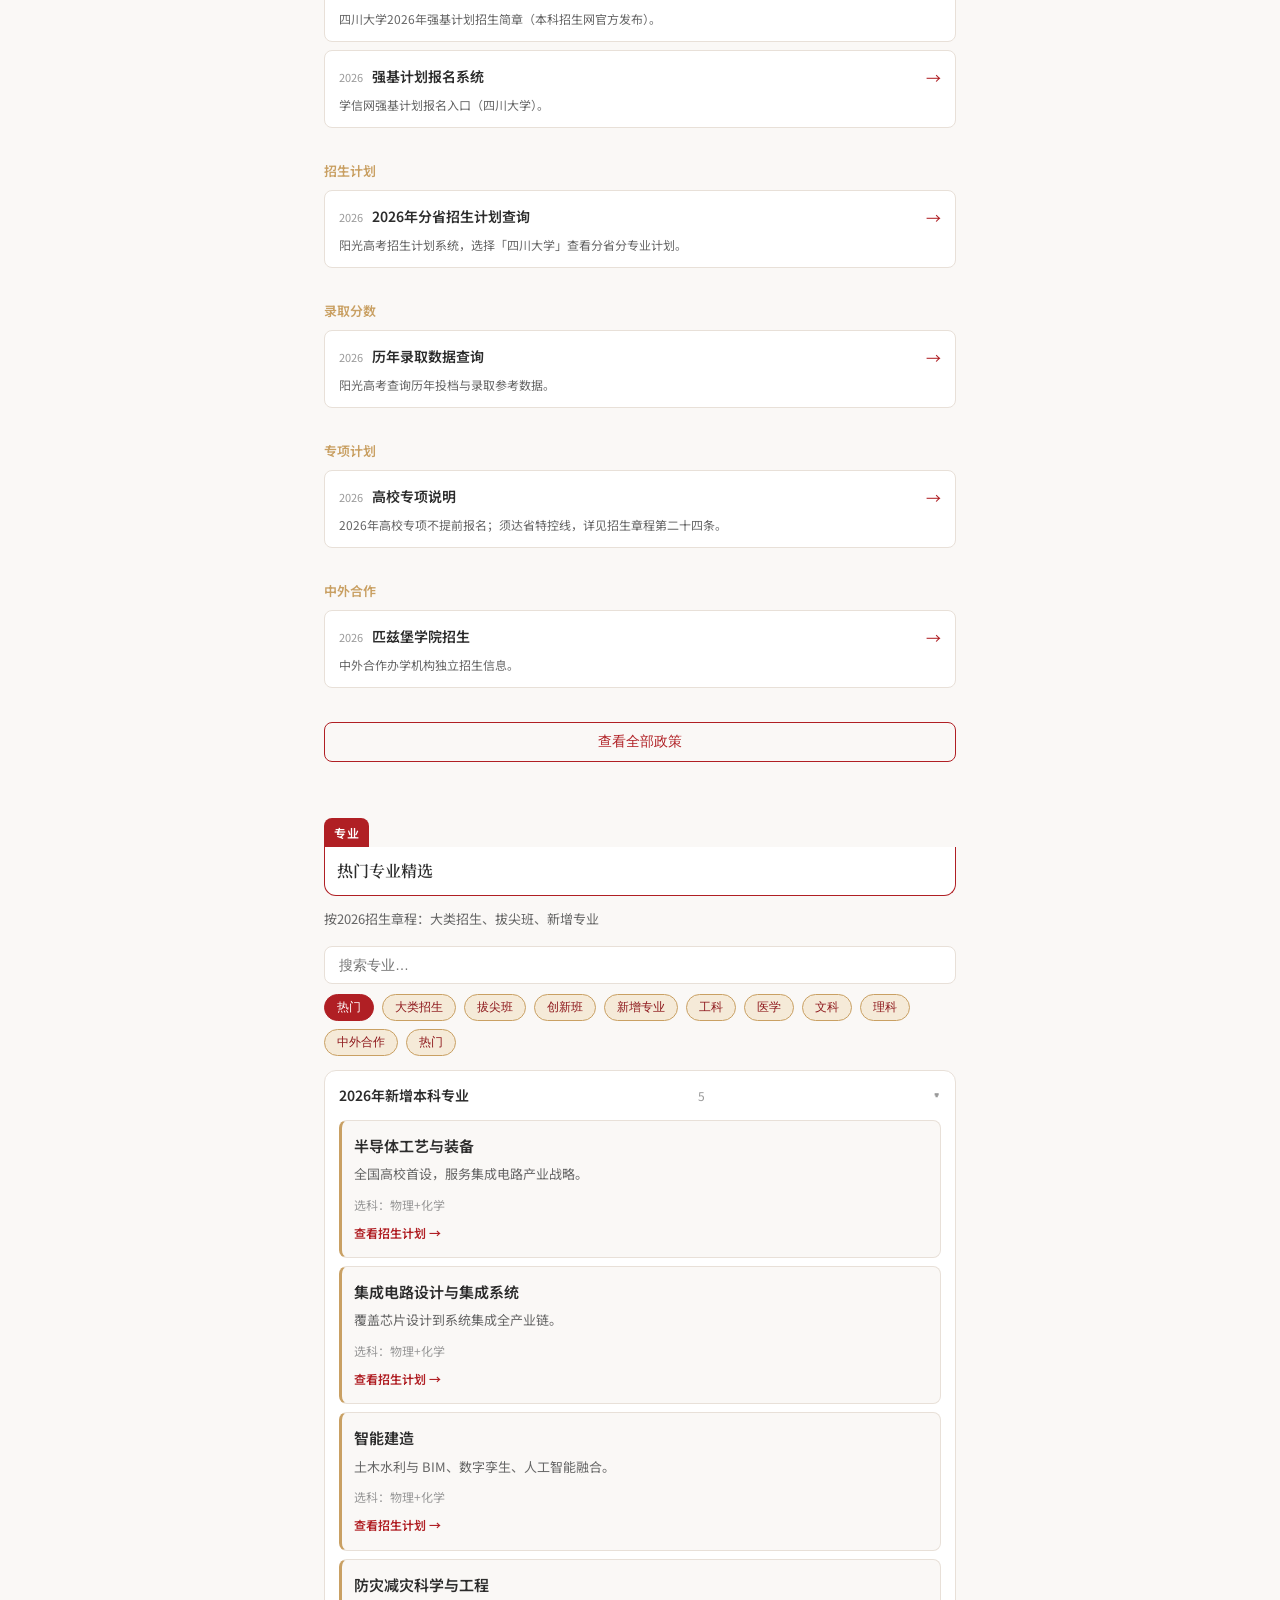
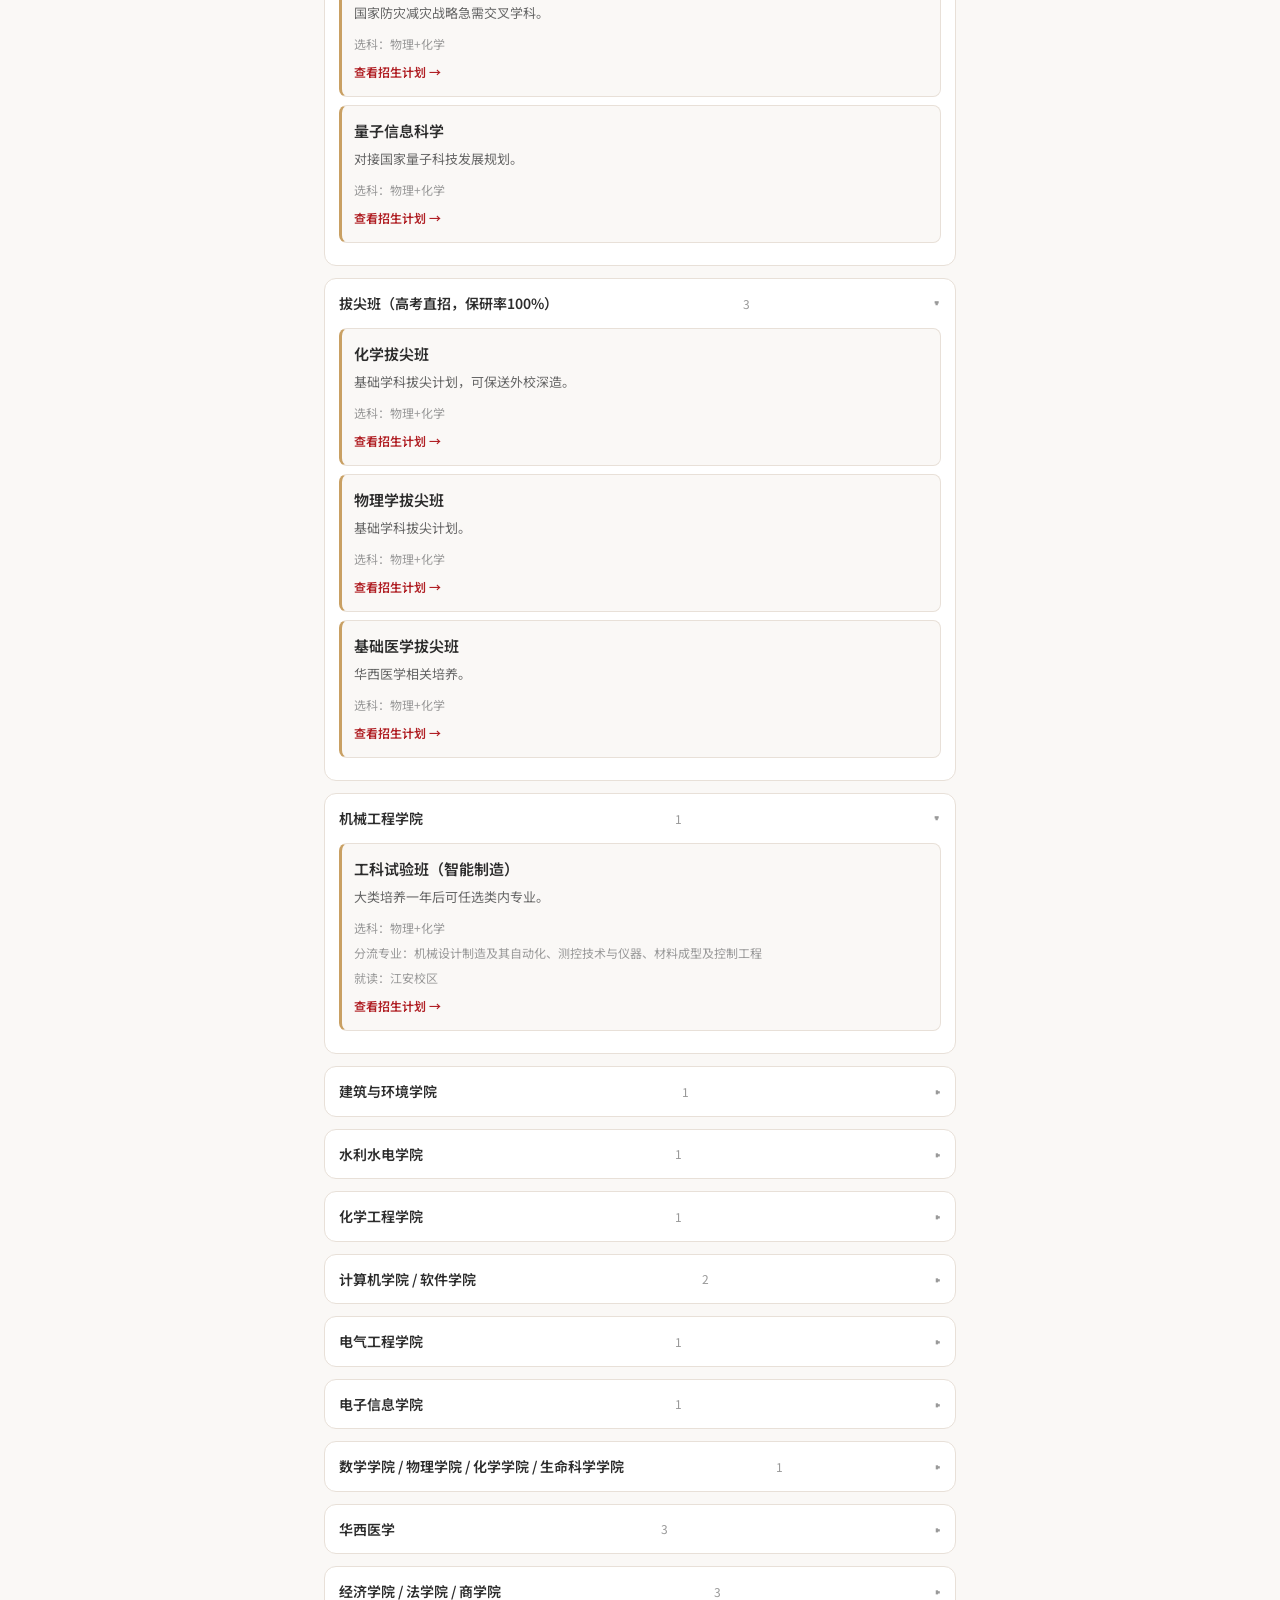
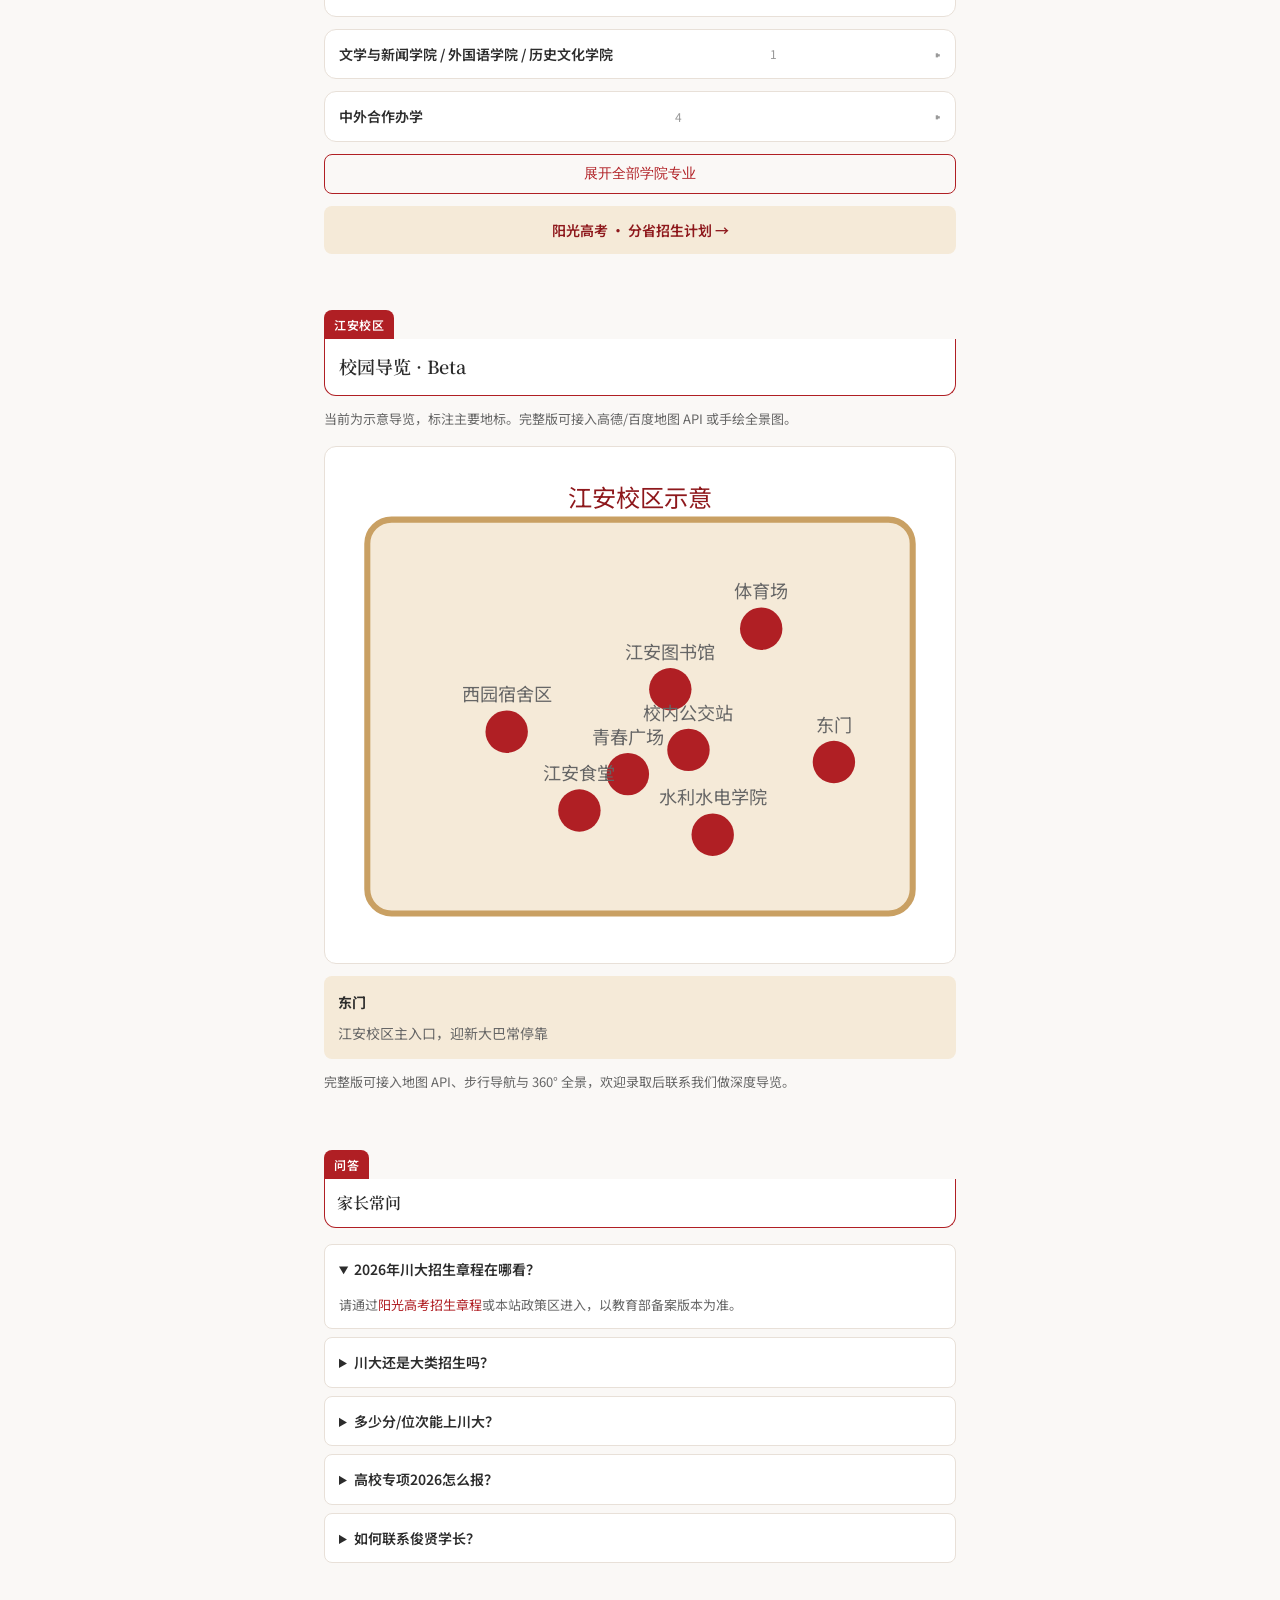
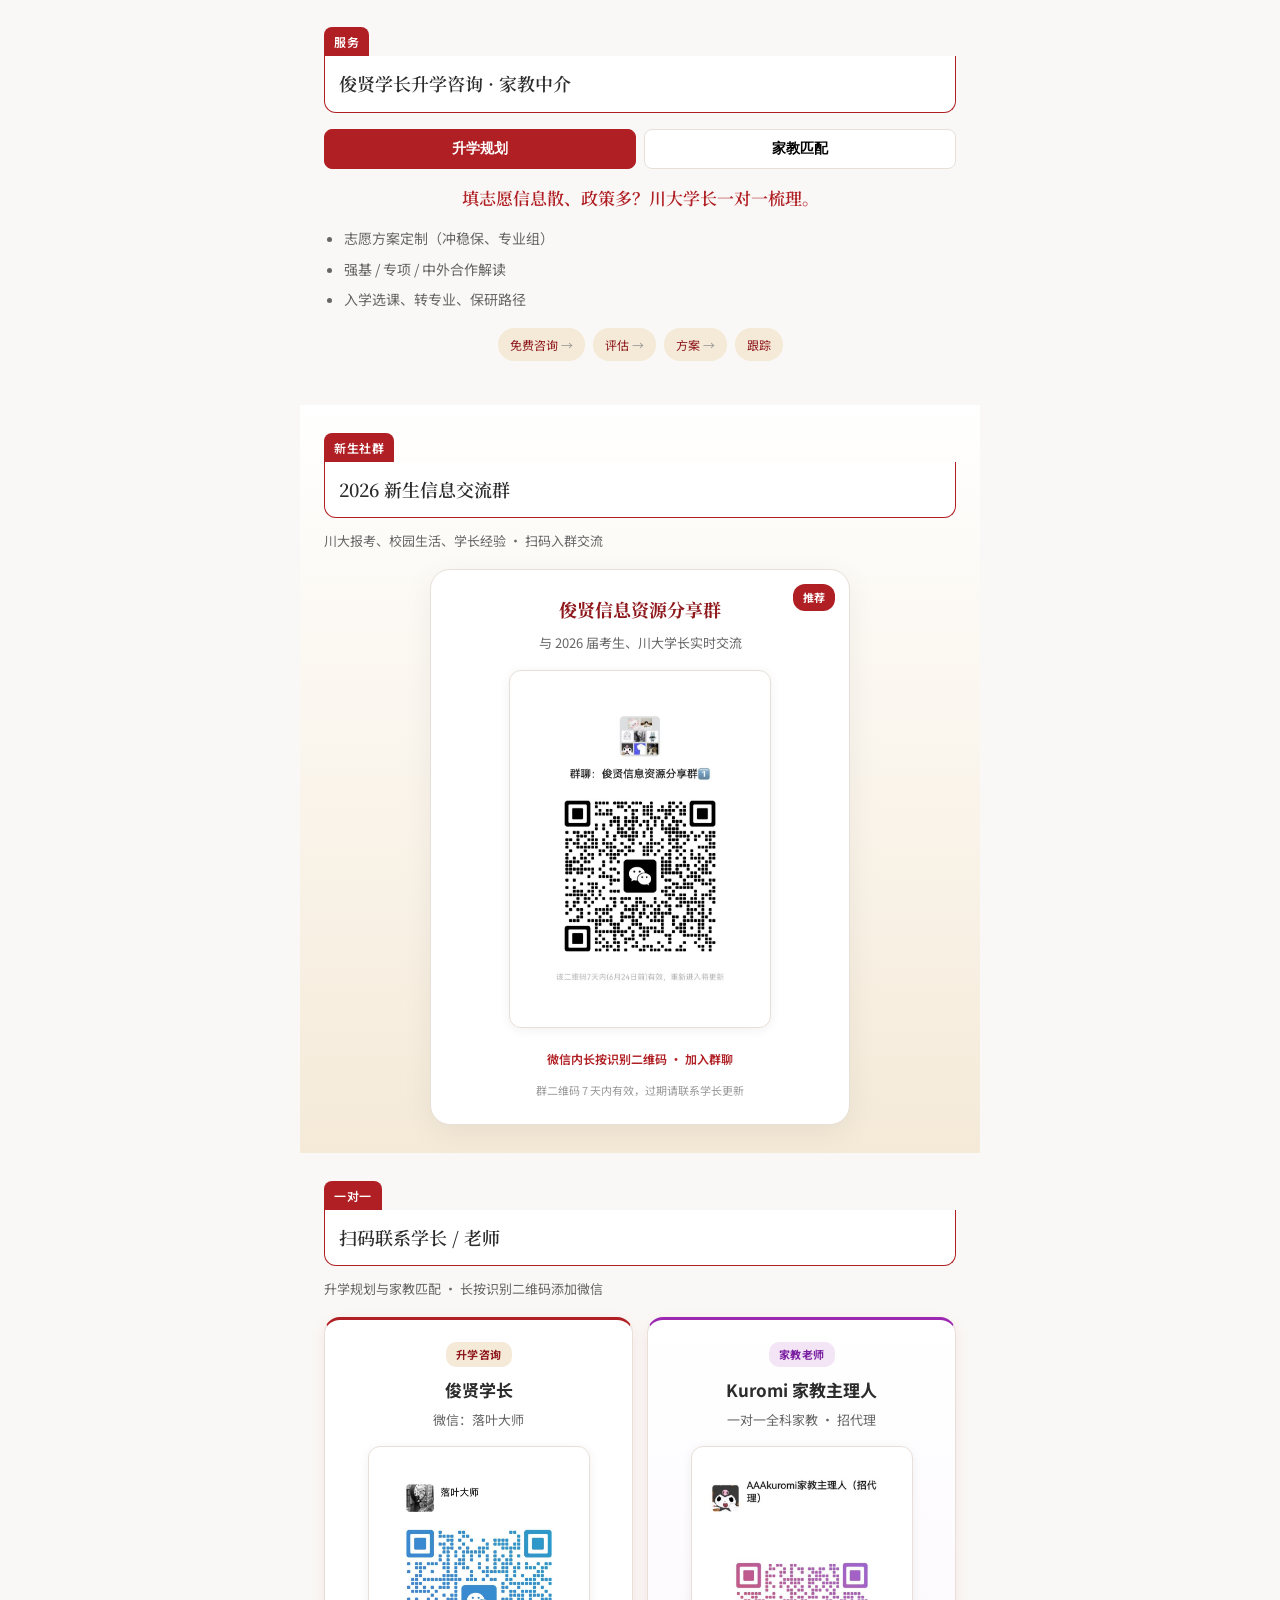
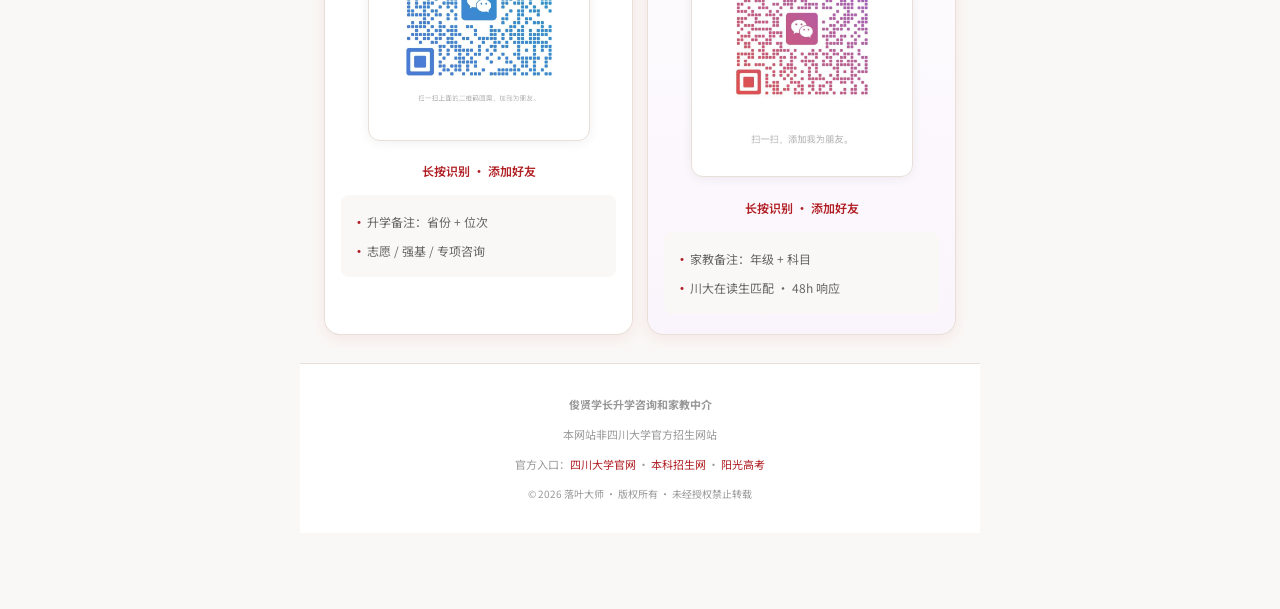
==== commit c66e9078: "Add tutor QR, freshman group chat, and responsive contact UI. Integrate teacher and group WeChat QR " ====
--- a/index.html
+++ b/index.html
@@ -2,7 +2,7 @@
 <html lang="zh-CN">
 <head>
   <meta charset="UTF-8">
-  <meta name="viewport" content="width=device-width, initial-scale=1.0, maximum-scale=1.0, user-scalable=no">
+  <meta name="viewport" content="width=device-width, initial-scale=1.0, viewport-fit=cover">
   <title>俊贤学长 · 川大新生指南 2026</title>
   <meta name="description" content="面向2026高考：川大各省分数线、2026招生简章、专业介绍、江安导览。俊贤学长升学咨询与家教中介。">
   <meta property="og:type" content="website">
@@ -42,6 +42,7 @@
       <div class="quick-item" data-scroll="section-scores" tabindex="0"><span class="quick-item__icon">📊</span><span class="quick-item__label">分数线</span></div>
       <div class="quick-item" data-scroll="section-policies" tabindex="0"><span class="quick-item__icon">📋</span><span class="quick-item__label">简章</span></div>
       <div class="quick-item" data-scroll="section-majors" tabindex="0"><span class="quick-item__icon">🎓</span><span class="quick-item__label">专业</span></div>
+      <div class="quick-item" data-scroll="section-community" tabindex="0"><span class="quick-item__icon">👥</span><span class="quick-item__label">新生群</span></div>
       <div class="quick-item" data-scroll="section-contact" tabindex="0"><span class="quick-item__icon">💬</span><span class="quick-item__label">咨询</span></div>
     </div>
 
@@ -177,16 +178,59 @@
       </div>
     </section>
 
+    <!-- 新生交流群 -->
+    <section class="section section--community" id="section-community">
+      <header class="section__header">
+        <span class="section__tag">新生社群</span>
+        <h2 class="section__title">2026 新生信息交流群</h2>
+        <p class="section__desc">川大报考、校园生活、学长经验 · 扫码入群交流</p>
+      </header>
+      <div class="community-card">
+        <div class="community-card__badge">推荐</div>
+        <h3 class="community-card__name">俊贤信息资源分享群</h3>
+        <p class="community-card__sub">与 2026 届考生、川大学长实时交流</p>
+        <figure class="qr-frame qr-frame--large">
+          <img src="assets/brand/freshman-group-qr.png" alt="俊贤信息资源分享群二维码" width="240" height="240" loading="lazy">
+        </figure>
+        <p class="qr-hint">微信内长按识别二维码 · 加入群聊</p>
+        <p class="community-card__expire">群二维码 7 天内有效，过期请联系学长更新</p>
+      </div>
+    </section>
+
     <!-- 联系 -->
-    <section class="section" id="section-contact">
-      <header class="section__header">
-        <span class="section__tag">联系</span>
-        <h2 class="section__title">扫码添加俊贤学长</h2>
-      </header>
-      <div class="cta-box">
-        <img class="cta-box__qr-img" src="assets/brand/wechat-qr.png" alt="俊贤学长微信二维码" width="160" height="160">
-        <p><strong>微信：落叶大师</strong></p>
-        <p class="cta-box__hint">升学备注：省份 + 分数<br>家教备注：家教 + 年级 + 科目</p>
+    <section class="section section--contact" id="section-contact">
+      <header class="section__header">
+        <span class="section__tag">一对一</span>
+        <h2 class="section__title">扫码联系学长 / 老师</h2>
+        <p class="section__desc">升学规划与家教匹配 · 长按识别二维码添加微信</p>
+      </header>
+      <div class="contact-grid">
+        <article class="contact-card contact-card--primary">
+          <span class="contact-card__role">升学咨询</span>
+          <h3 class="contact-card__name">俊贤学长</h3>
+          <p class="contact-card__id">微信：落叶大师</p>
+          <figure class="qr-frame">
+            <img src="assets/brand/wechat-qr.png" alt="俊贤学长微信二维码" width="180" height="180" loading="lazy">
+          </figure>
+          <p class="qr-hint">长按识别 · 添加好友</p>
+          <ul class="contact-card__tips">
+            <li>升学备注：省份 + 位次</li>
+            <li>志愿 / 强基 / 专项咨询</li>
+          </ul>
+        </article>
+        <article class="contact-card contact-card--tutor">
+          <span class="contact-card__role">家教老师</span>
+          <h3 class="contact-card__name">Kuromi 家教主理人</h3>
+          <p class="contact-card__id">一对一全科家教 · 招代理</p>
+          <figure class="qr-frame">
+            <img src="assets/brand/tutor-wechat-qr.png" alt="家教老师微信二维码" width="180" height="180" loading="lazy">
+          </figure>
+          <p class="qr-hint">长按识别 · 添加好友</p>
+          <ul class="contact-card__tips">
+            <li>家教备注：年级 + 科目</li>
+            <li>川大在读生匹配 · 48h 响应</li>
+          </ul>
+        </article>
       </div>
     </section>
 
--- a/css/tokens.css
+++ b/css/tokens.css
@@ -10,13 +10,33 @@
   --text-muted: #999999;
   --border-light: #e8e0d8;
   --shadow-card: 0 4px 16px rgba(176, 31, 36, 0.08);
+  --shadow-soft: 0 8px 32px rgba(0, 0, 0, 0.06);
   --radius-sm: 8px;
   --radius-md: 12px;
   --radius-lg: 16px;
+  --radius-xl: 20px;
   --font-sans: "Noto Sans SC", -apple-system, "PingFang SC", "Microsoft YaHei", sans-serif;
   --font-serif: "Noto Serif SC", "Songti SC", serif;
-  --max-width: 430px;
+  --max-width: min(100%, 430px);
+  --content-width: 430px;
   --nav-height: 48px;
   --fab-height: 52px;
+  --safe-top: env(safe-area-inset-top, 0px);
   --safe-bottom: env(safe-area-inset-bottom, 0px);
+  --safe-left: env(safe-area-inset-left, 0px);
+  --safe-right: env(safe-area-inset-right, 0px);
 }
+
+@media (min-width: 600px) {
+  :root {
+    --content-width: 560px;
+    --max-width: min(100% - 32px, 560px);
+  }
+}
+
+@media (min-width: 900px) {
+  :root {
+    --content-width: 680px;
+    --max-width: min(100% - 48px, 680px);
+  }
+}
--- a/css/main.css
+++ b/css/main.css
@@ -34,6 +34,8 @@
 .page-wrap {
   max-width: var(--max-width);
   margin: 0 auto;
+  padding-left: var(--safe-left);
+  padding-right: var(--safe-right);
   padding-bottom: calc(var(--fab-height) + var(--safe-bottom) + 24px);
 }
 
@@ -46,6 +48,7 @@
   backdrop-filter: blur(8px);
   border-bottom: 1px solid var(--border-light);
   box-shadow: 0 2px 8px rgba(0, 0, 0, 0.04);
+  padding-top: var(--safe-top);
 }
 
 .top-nav__inner {
@@ -127,11 +130,14 @@
 
 .hero__banner {
   width: 100%;
-  height: 160px;
-  border-radius: var(--radius-md);
+  height: clamp(140px, 28vw, 200px);
+  border-radius: var(--radius-lg);
   object-fit: cover;
-  background: linear-gradient(160deg, #8e181c 0%, #c9a063 100%);
+  background:
+    linear-gradient(135deg, rgba(142, 24, 28, 0.92) 0%, rgba(201, 160, 99, 0.85) 100%),
+    radial-gradient(circle at 20% 80%, rgba(255, 255, 255, 0.12), transparent 50%);
   margin-bottom: 16px;
+  box-shadow: var(--shadow-card);
 }
 
 .hero__trust {
@@ -146,9 +152,15 @@
 /* ── Quick grid ── */
 .quick-grid {
   display: grid;
-  grid-template-columns: repeat(5, 1fr);
+  grid-template-columns: repeat(3, 1fr);
   gap: 8px;
   padding: 0 16px 16px;
+}
+
+@media (min-width: 400px) {
+  .quick-grid {
+    grid-template-columns: repeat(6, 1fr);
+  }
 }
 
 .quick-item {
@@ -803,7 +815,7 @@
   .side-nav {
     display: block;
     position: fixed;
-    right: max(12px, calc((100vw - var(--max-width)) / 2 - 88px));
+    right: max(12px, calc((100vw - var(--content-width)) / 2 - 88px));
     top: 50%;
     transform: translateY(-50%);
     z-index: 150;
@@ -1269,3 +1281,220 @@
   font-size: 10px;
   color: var(--text-muted);
 }
+
+/* ── Community & contact ── */
+.section--community {
+  background: linear-gradient(180deg, #fff 0%, var(--scu-gold-light) 100%);
+}
+
+.community-card {
+  position: relative;
+  text-align: center;
+  padding: 24px 20px;
+  background: var(--bg-card);
+  border-radius: var(--radius-xl);
+  border: 1px solid var(--border-light);
+  box-shadow: var(--shadow-soft);
+}
+
+.community-card__badge {
+  position: absolute;
+  top: 14px;
+  right: 14px;
+  padding: 4px 10px;
+  background: var(--scu-red);
+  color: #fff;
+  font-size: 11px;
+  font-weight: 700;
+  border-radius: 12px;
+}
+
+.community-card__name {
+  margin: 0 0 6px;
+  font-family: var(--font-serif);
+  font-size: 18px;
+  color: var(--scu-red-dark);
+}
+
+.community-card__sub {
+  margin: 0 0 16px;
+  font-size: 13px;
+  color: var(--text-secondary);
+}
+
+.community-card__expire {
+  margin: 12px 0 0;
+  font-size: 11px;
+  color: var(--text-muted);
+}
+
+.qr-frame {
+  display: inline-block;
+  margin: 0 auto;
+  padding: 10px;
+  background: #fff;
+  border-radius: var(--radius-md);
+  border: 1px solid var(--border-light);
+  box-shadow: 0 2px 12px rgba(0, 0, 0, 0.06);
+}
+
+.qr-frame img {
+  width: min(72vw, 200px);
+  height: auto;
+  border-radius: 6px;
+}
+
+.qr-frame--large img {
+  width: min(78vw, 240px);
+}
+
+.qr-hint {
+  margin: 12px 0 0;
+  font-size: 12px;
+  font-weight: 600;
+  color: var(--scu-red);
+}
+
+.contact-grid {
+  display: grid;
+  gap: 14px;
+}
+
+.contact-card {
+  text-align: center;
+  padding: 20px 16px;
+  background: var(--bg-card);
+  border-radius: var(--radius-lg);
+  border: 1px solid var(--border-light);
+  box-shadow: var(--shadow-card);
+  transition: transform 0.2s, box-shadow 0.2s;
+}
+
+.contact-card:hover {
+  box-shadow: var(--shadow-soft);
+}
+
+.contact-card--primary {
+  border-top: 3px solid var(--scu-red);
+}
+
+.contact-card--tutor {
+  border-top: 3px solid #9c27b0;
+  background: linear-gradient(180deg, #fff 0%, #faf5fc 100%);
+}
+
+.contact-card__role {
+  display: inline-block;
+  padding: 3px 10px;
+  margin-bottom: 8px;
+  font-size: 11px;
+  font-weight: 700;
+  letter-spacing: 0.5px;
+  border-radius: 10px;
+  background: var(--scu-gold-light);
+  color: var(--scu-red-dark);
+}
+
+.contact-card--tutor .contact-card__role {
+  background: #f3e5f5;
+  color: #7b1fa2;
+}
+
+.contact-card__name {
+  margin: 0 0 4px;
+  font-size: 17px;
+  font-weight: 700;
+}
+
+.contact-card__id {
+  margin: 0 0 14px;
+  font-size: 13px;
+  color: var(--text-secondary);
+}
+
+.contact-card__tips {
+  margin: 14px 0 0;
+  padding: 12px;
+  list-style: none;
+  text-align: left;
+  font-size: 12px;
+  color: var(--text-secondary);
+  background: var(--bg-page);
+  border-radius: var(--radius-sm);
+}
+
+.contact-card__tips li {
+  padding: 4px 0;
+  padding-left: 14px;
+  position: relative;
+}
+
+.contact-card__tips li::before {
+  content: "·";
+  position: absolute;
+  left: 0;
+  color: var(--scu-red);
+  font-weight: 700;
+}
+
+/* ── Responsive layouts ── */
+@media (min-width: 600px) {
+  .hero__title {
+    font-size: 26px;
+  }
+
+  .sim-form {
+    grid-template-columns: 1fr 1fr;
+    align-items: end;
+  }
+
+  .sim-form__btn {
+    grid-column: 1 / -1;
+  }
+
+  .contact-grid {
+    grid-template-columns: 1fr 1fr;
+  }
+
+  .community-card {
+    max-width: 420px;
+    margin: 0 auto;
+  }
+}
+
+@media (min-width: 900px) {
+  .hero {
+    padding: 28px 24px 20px;
+  }
+
+  .section {
+    padding: 28px 24px;
+  }
+
+  .quick-item__label {
+    font-size: 12px;
+  }
+
+  .fab {
+    bottom: calc(24px + var(--safe-bottom));
+    padding: 14px 40px;
+    font-size: 16px;
+  }
+
+  .side-nav {
+    right: max(16px, calc((100vw - var(--content-width)) / 2 - 100px));
+  }
+}
+
+@media (hover: none) and (pointer: coarse) {
+  .quick-item,
+  .nav-tab,
+  .fab,
+  .sim-form__btn {
+    min-height: 44px;
+  }
+
+  .contact-card:active {
+    transform: scale(0.99);
+  }
+}
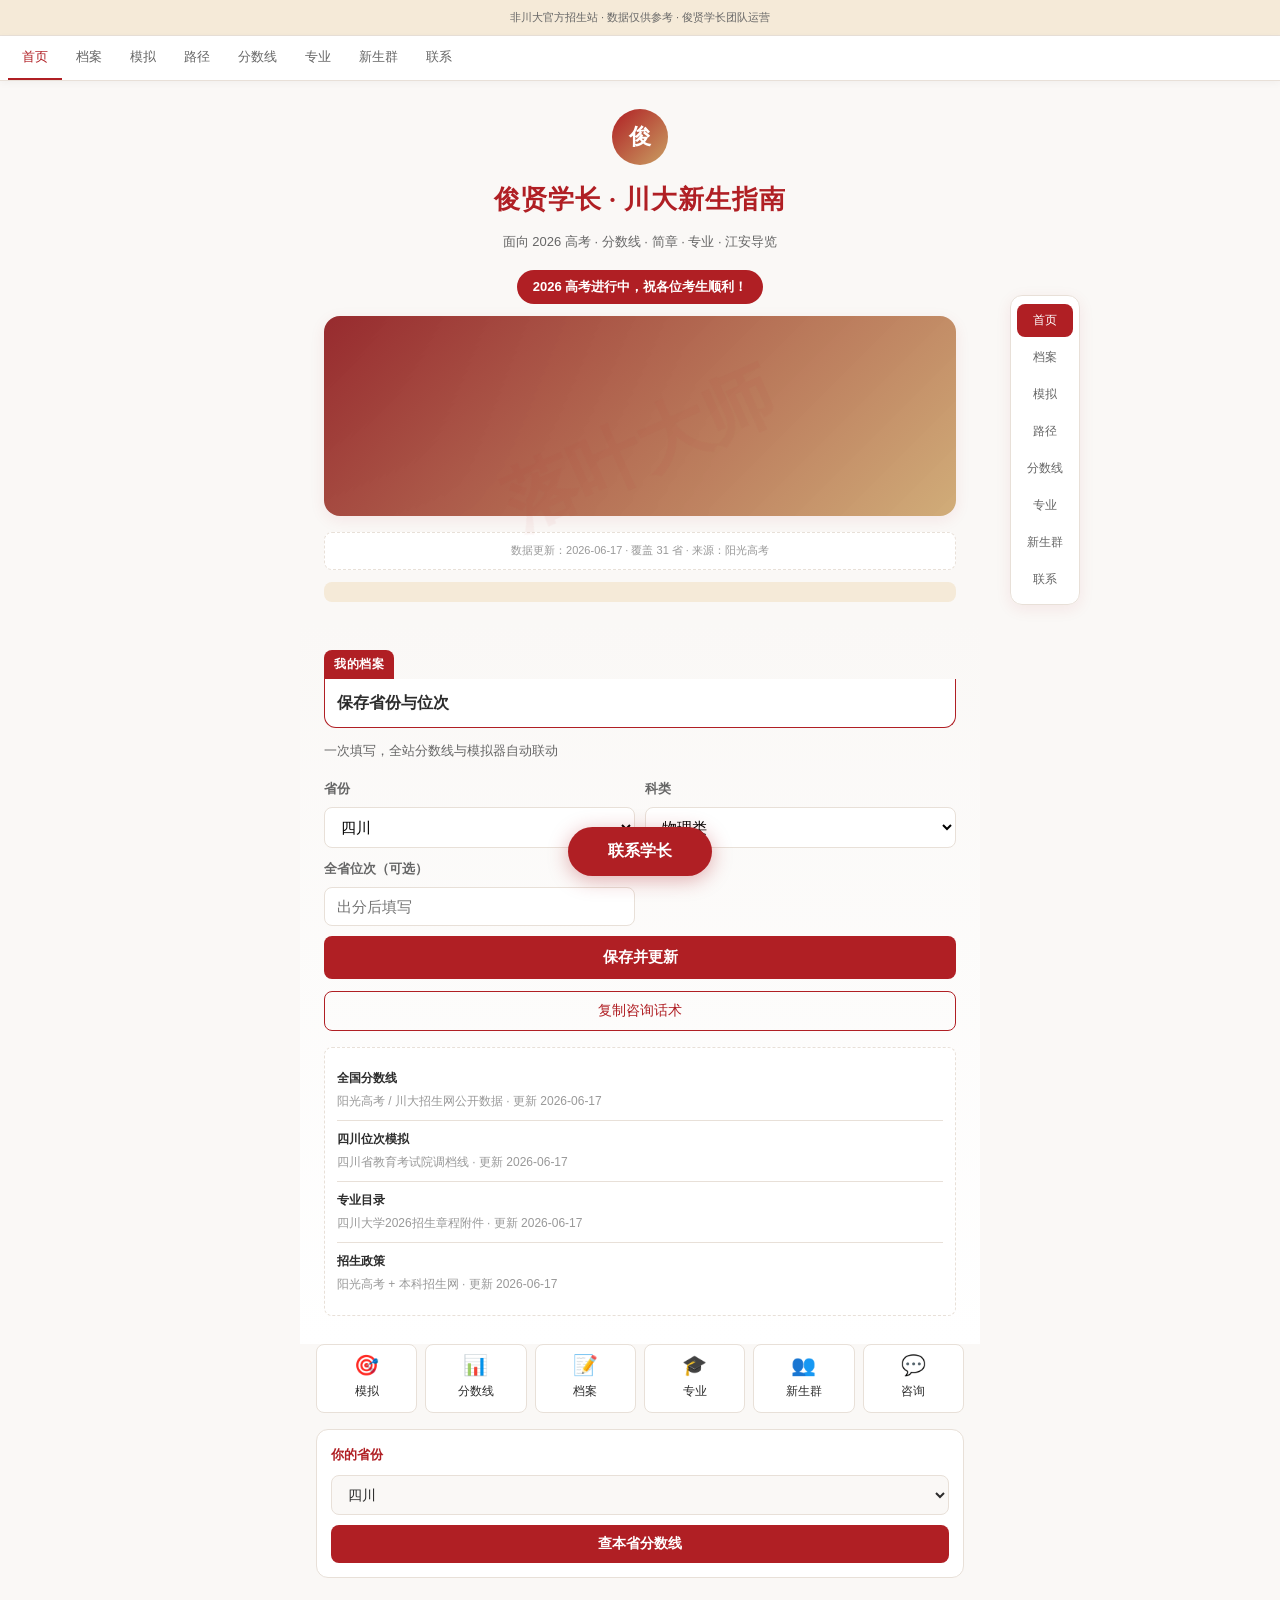
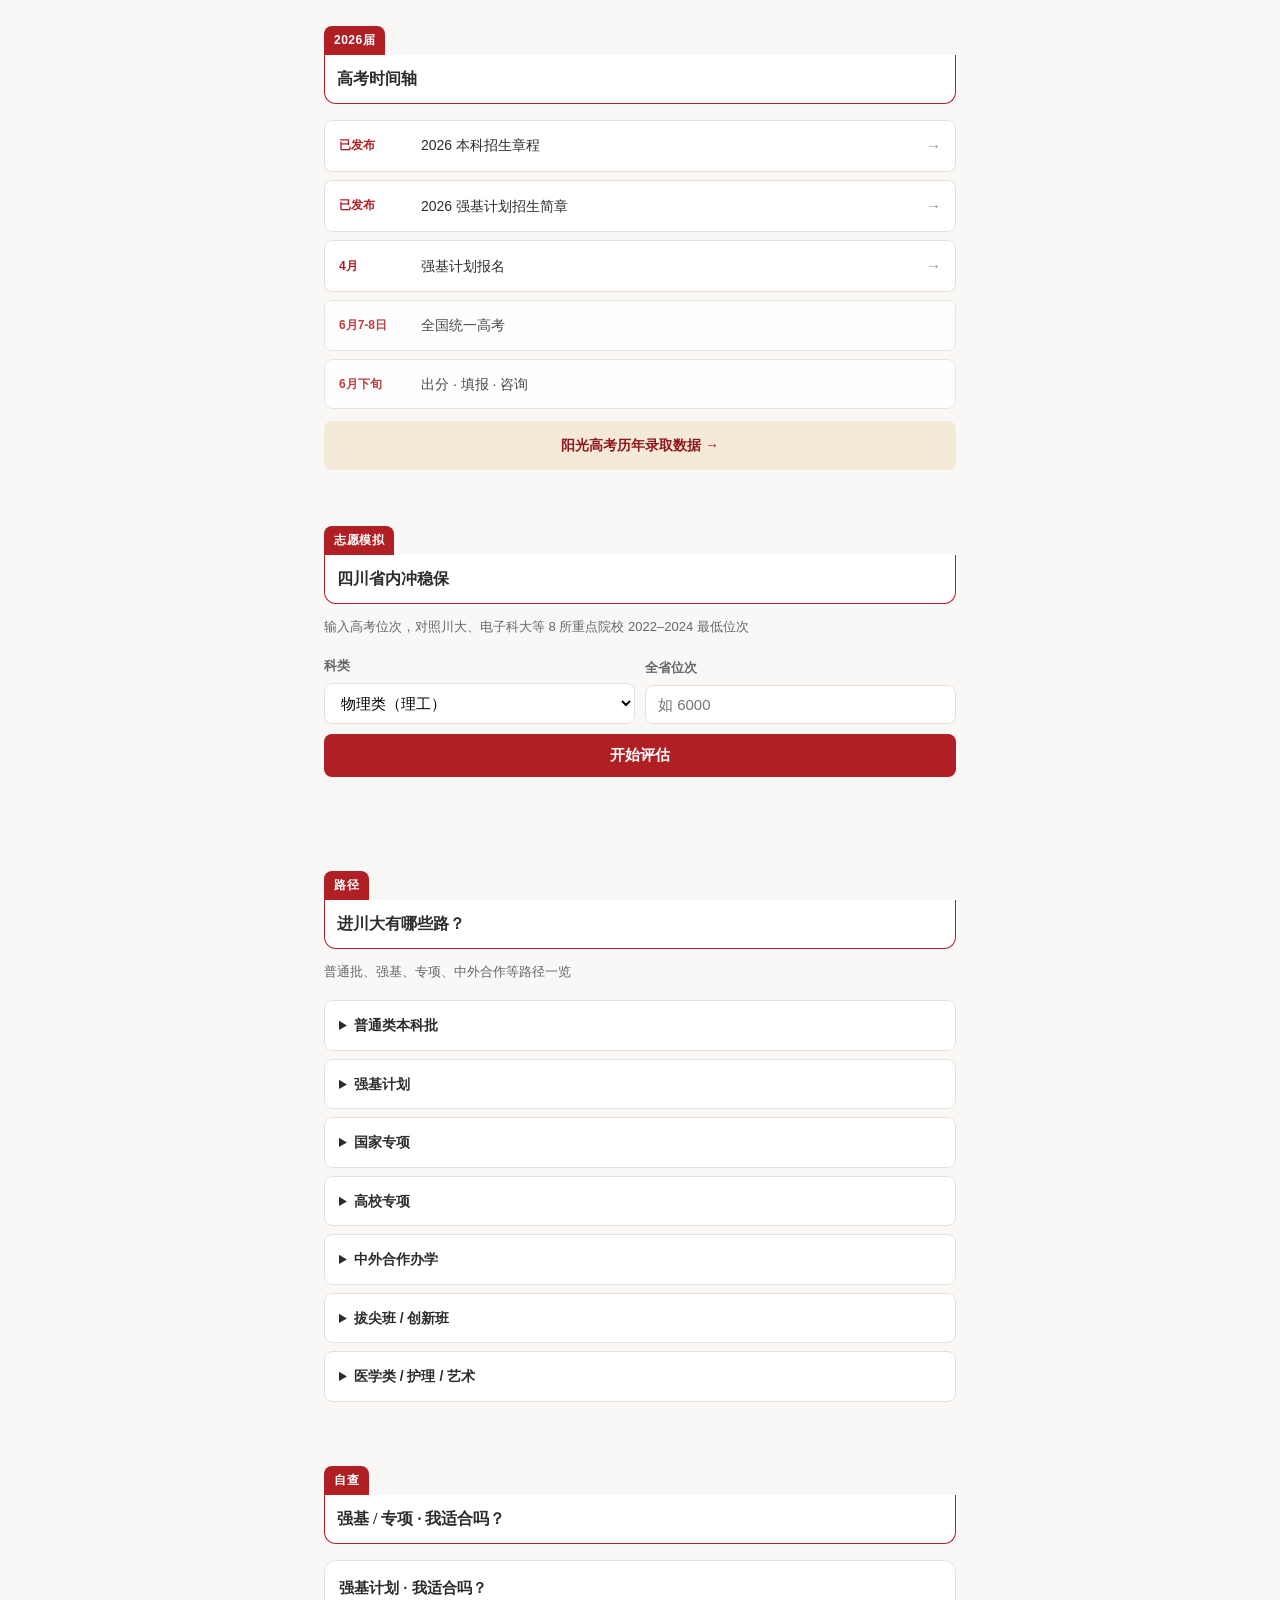
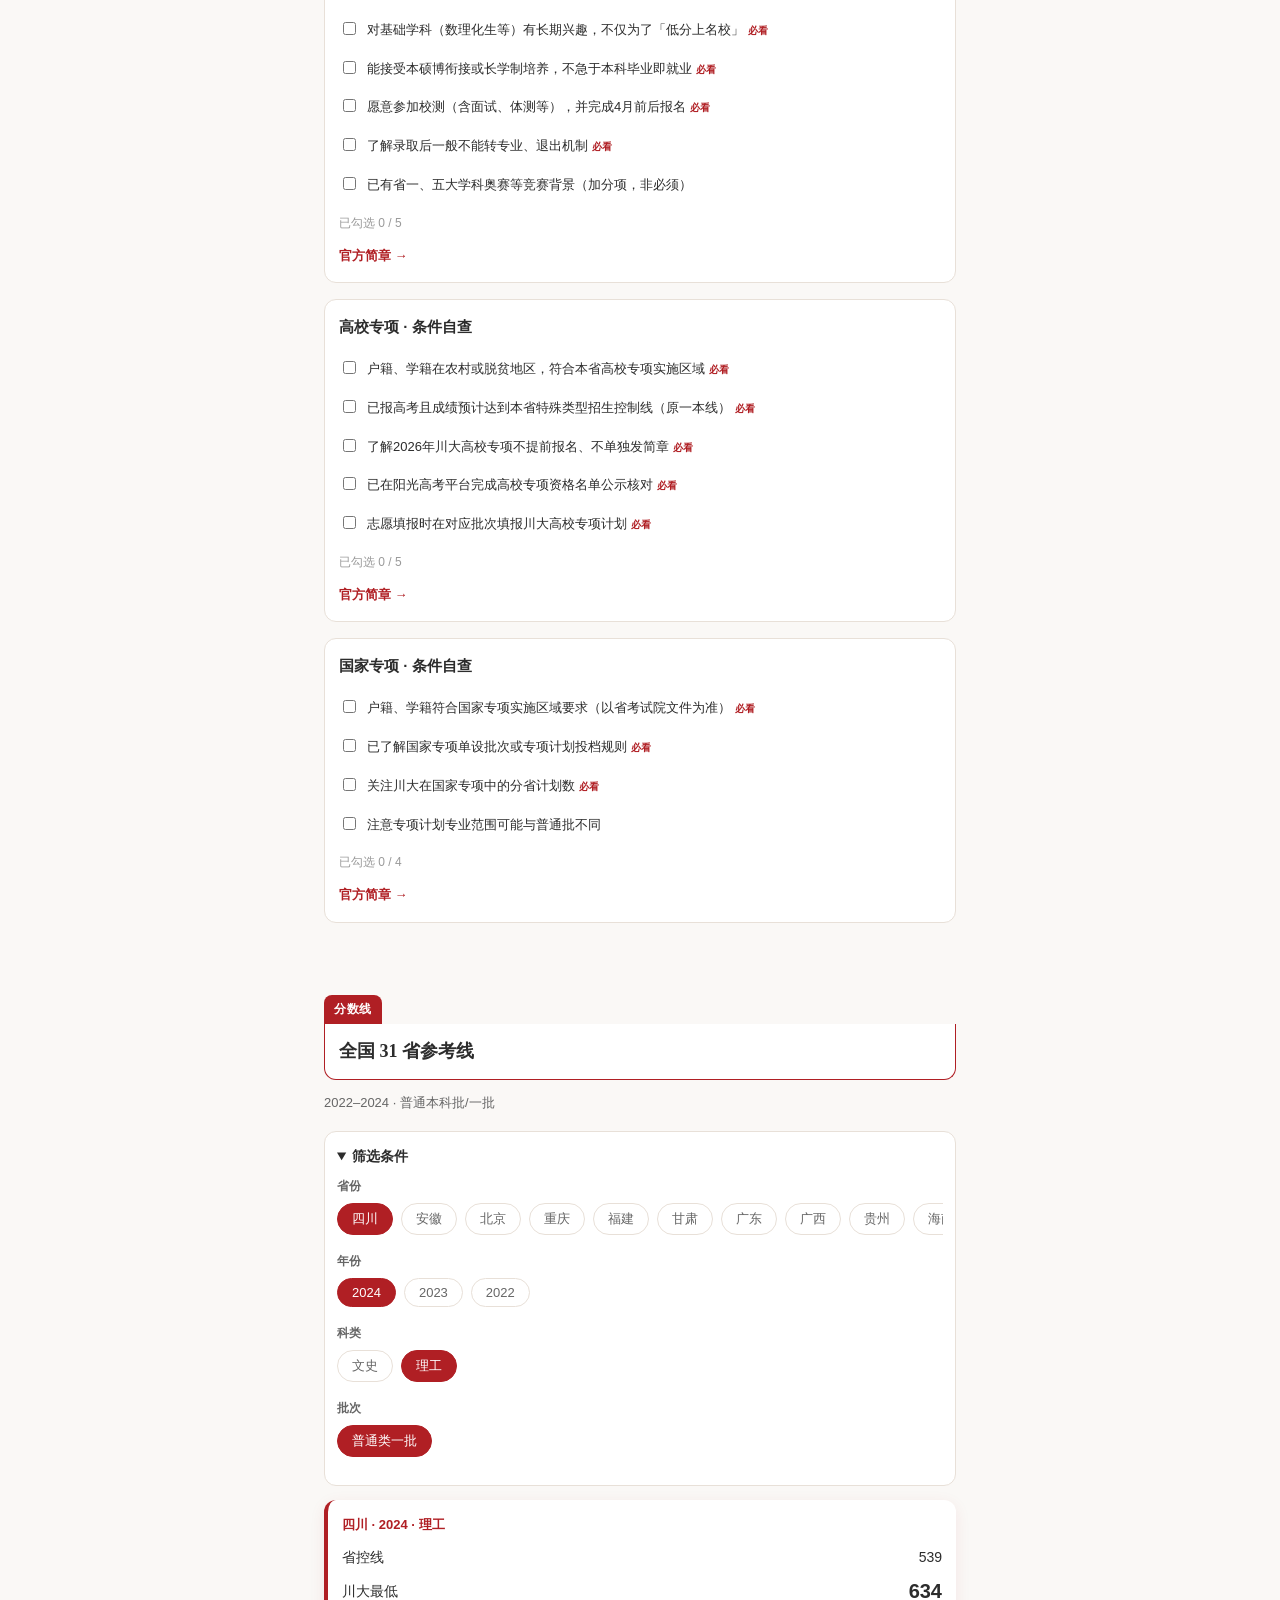
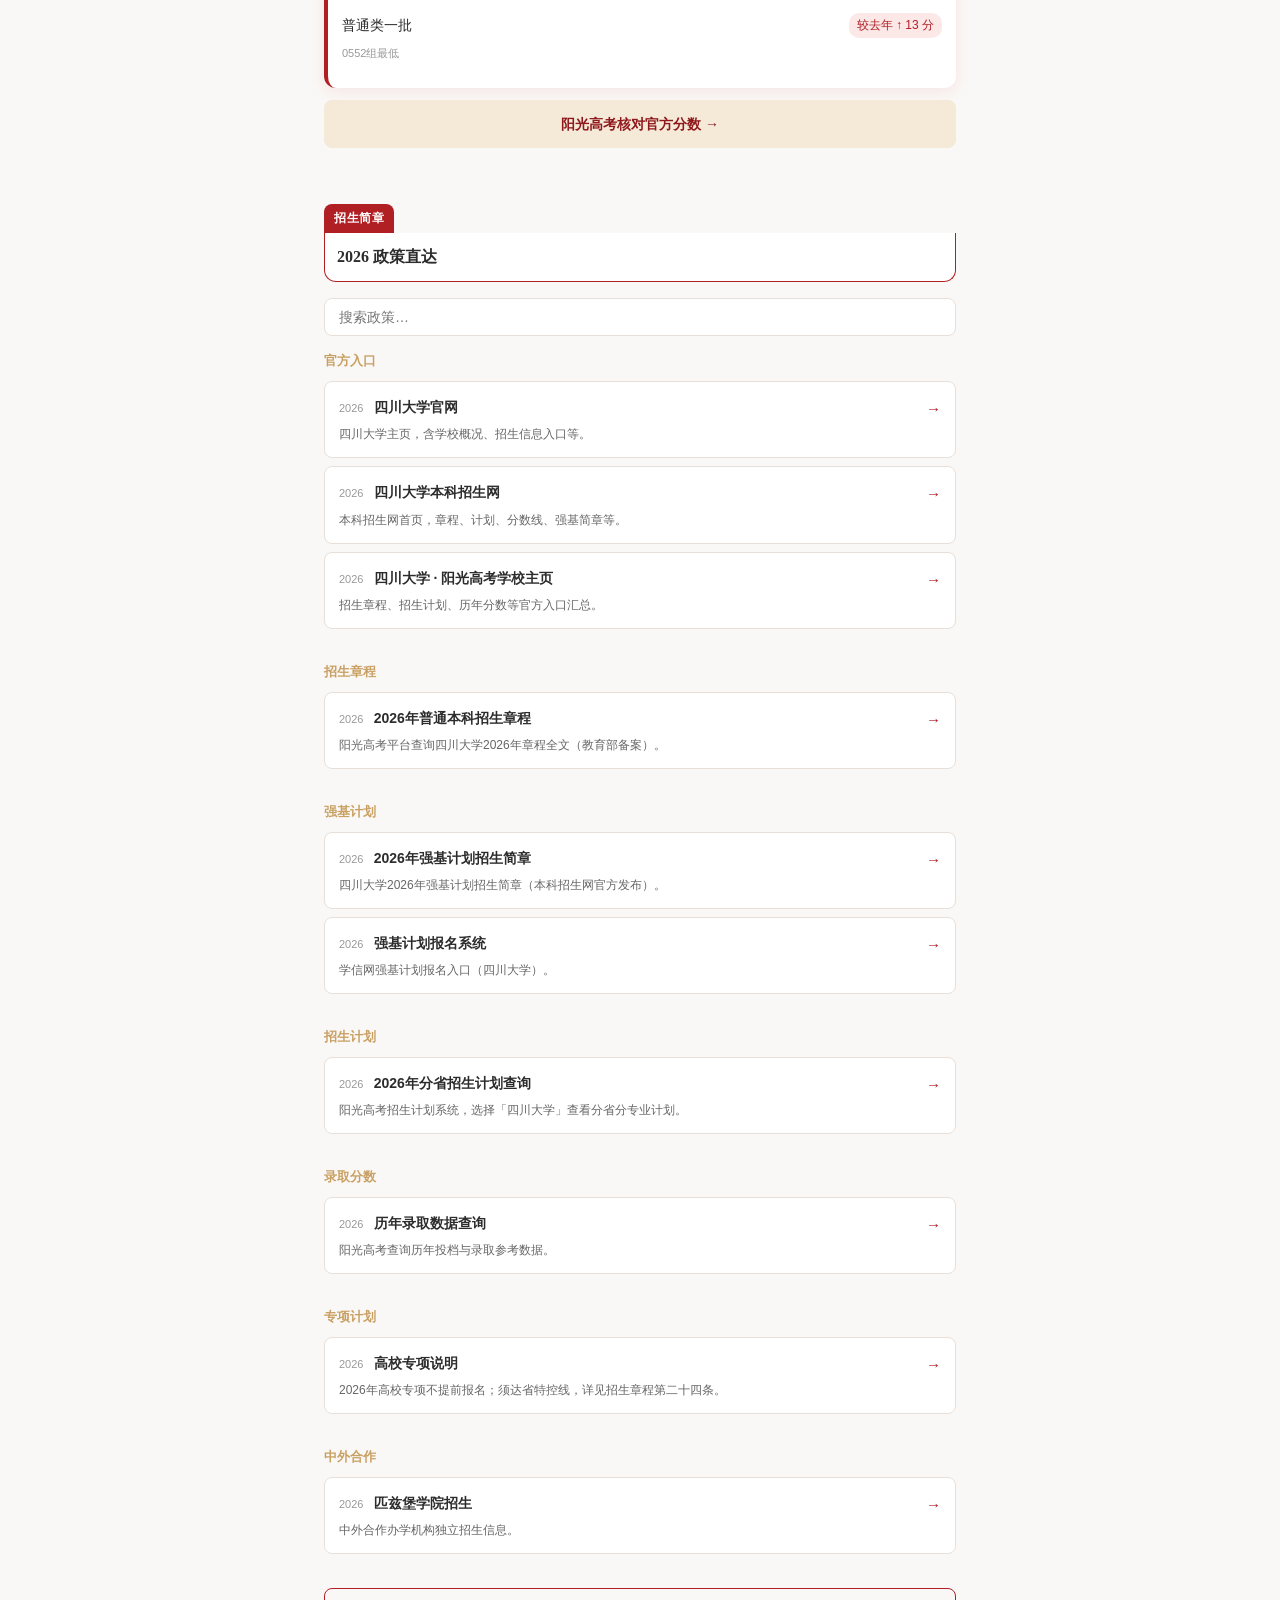
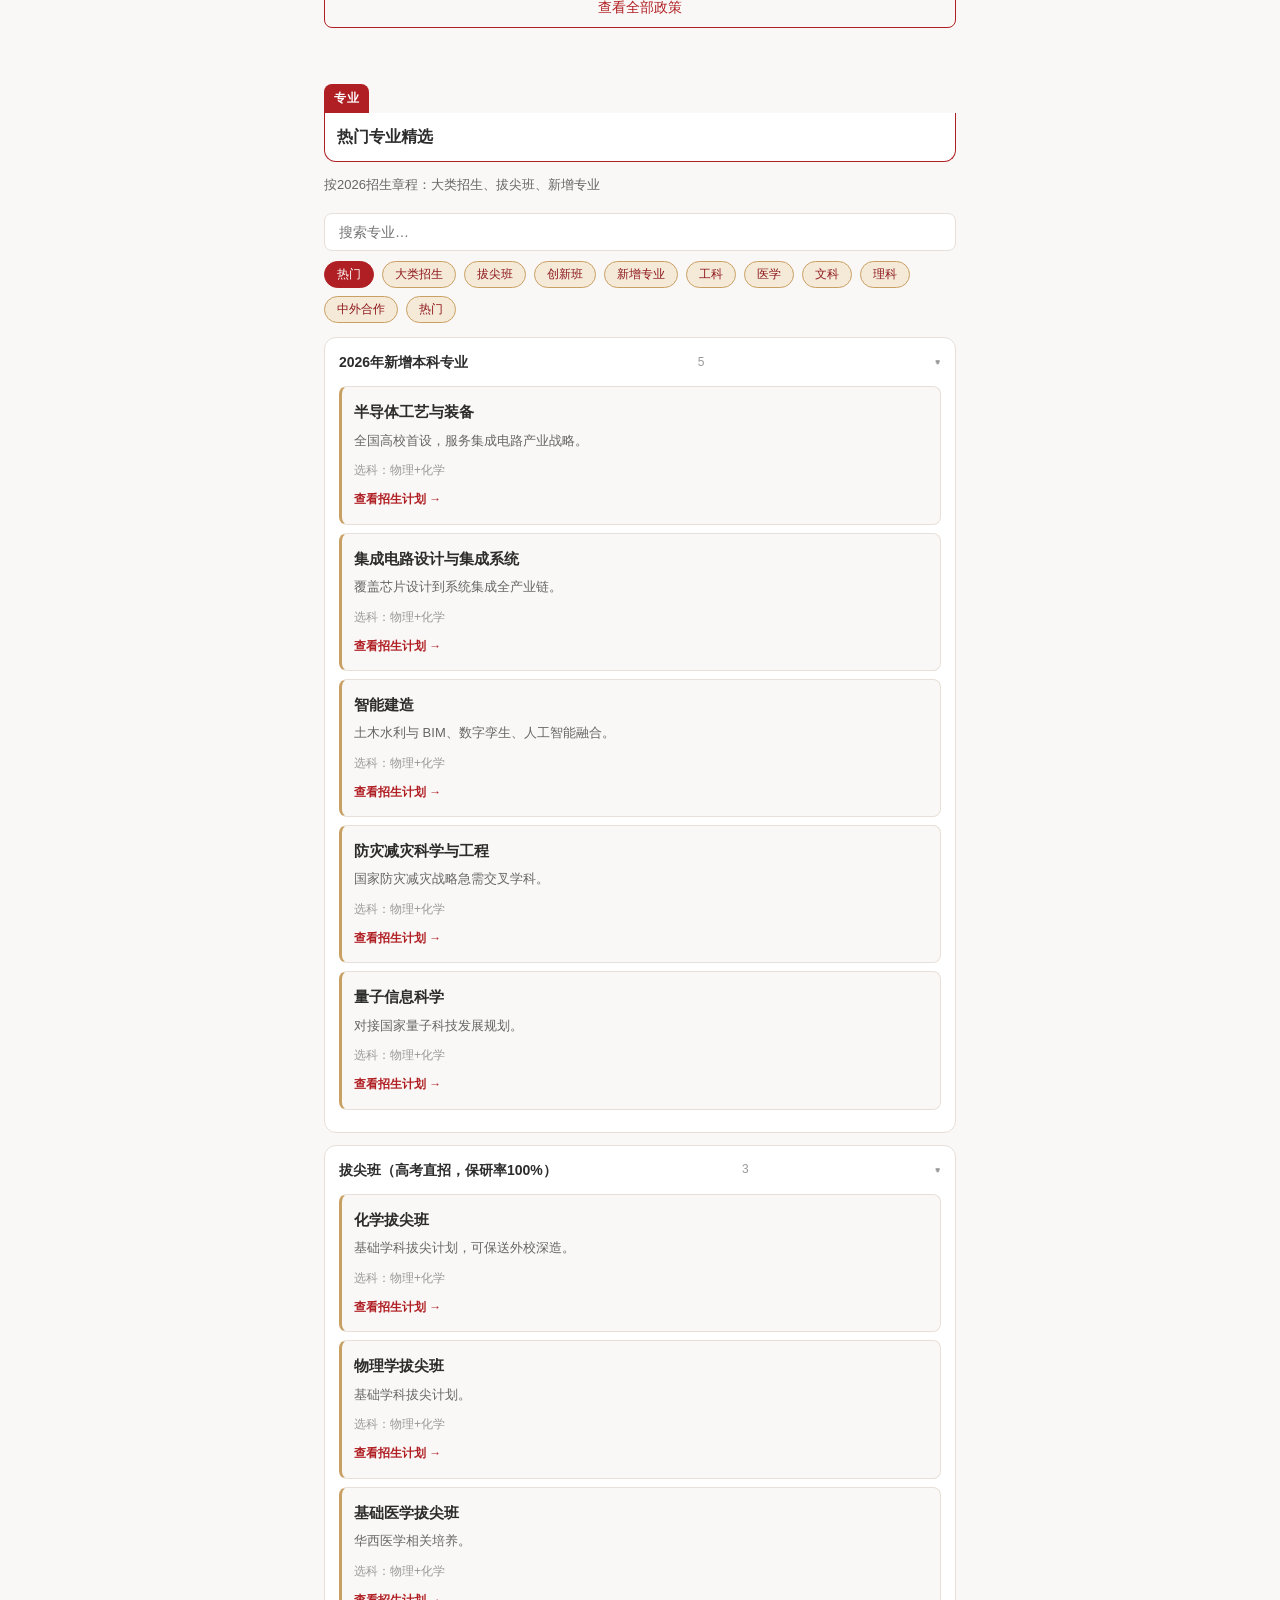
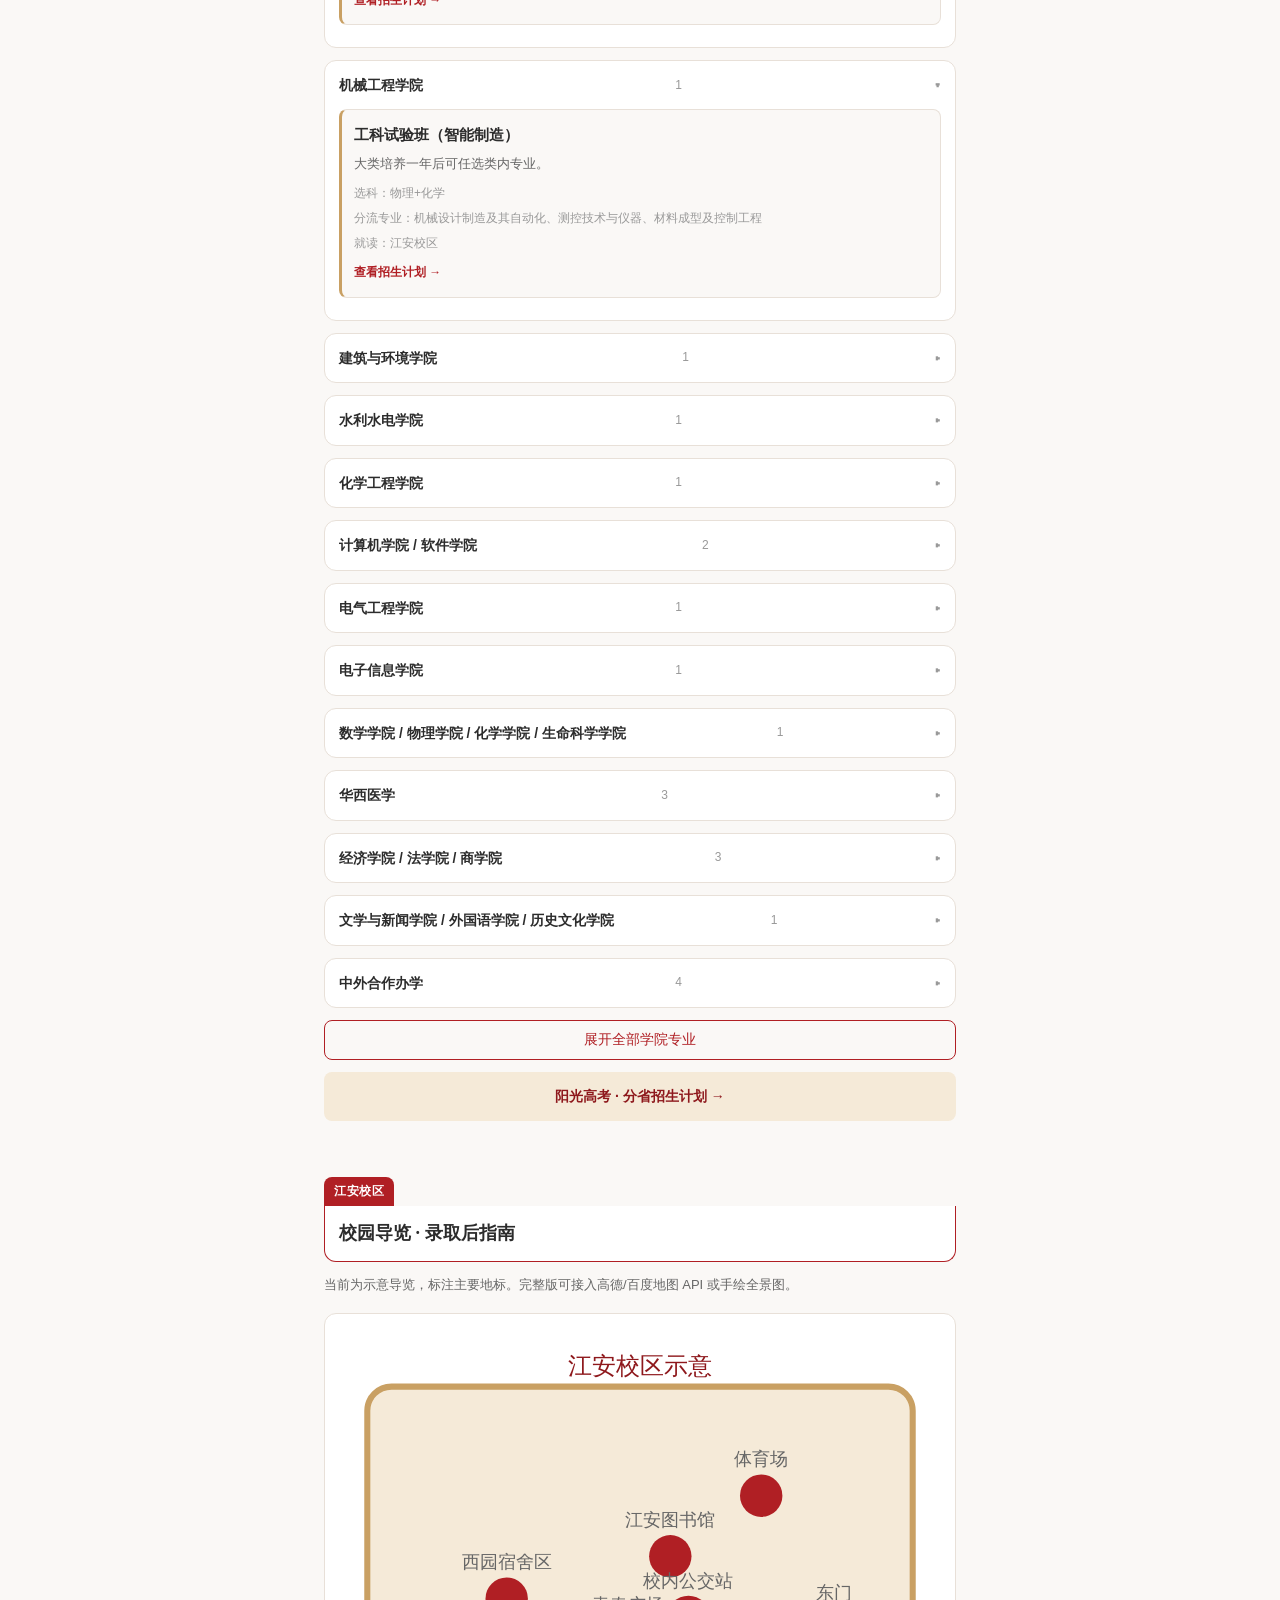
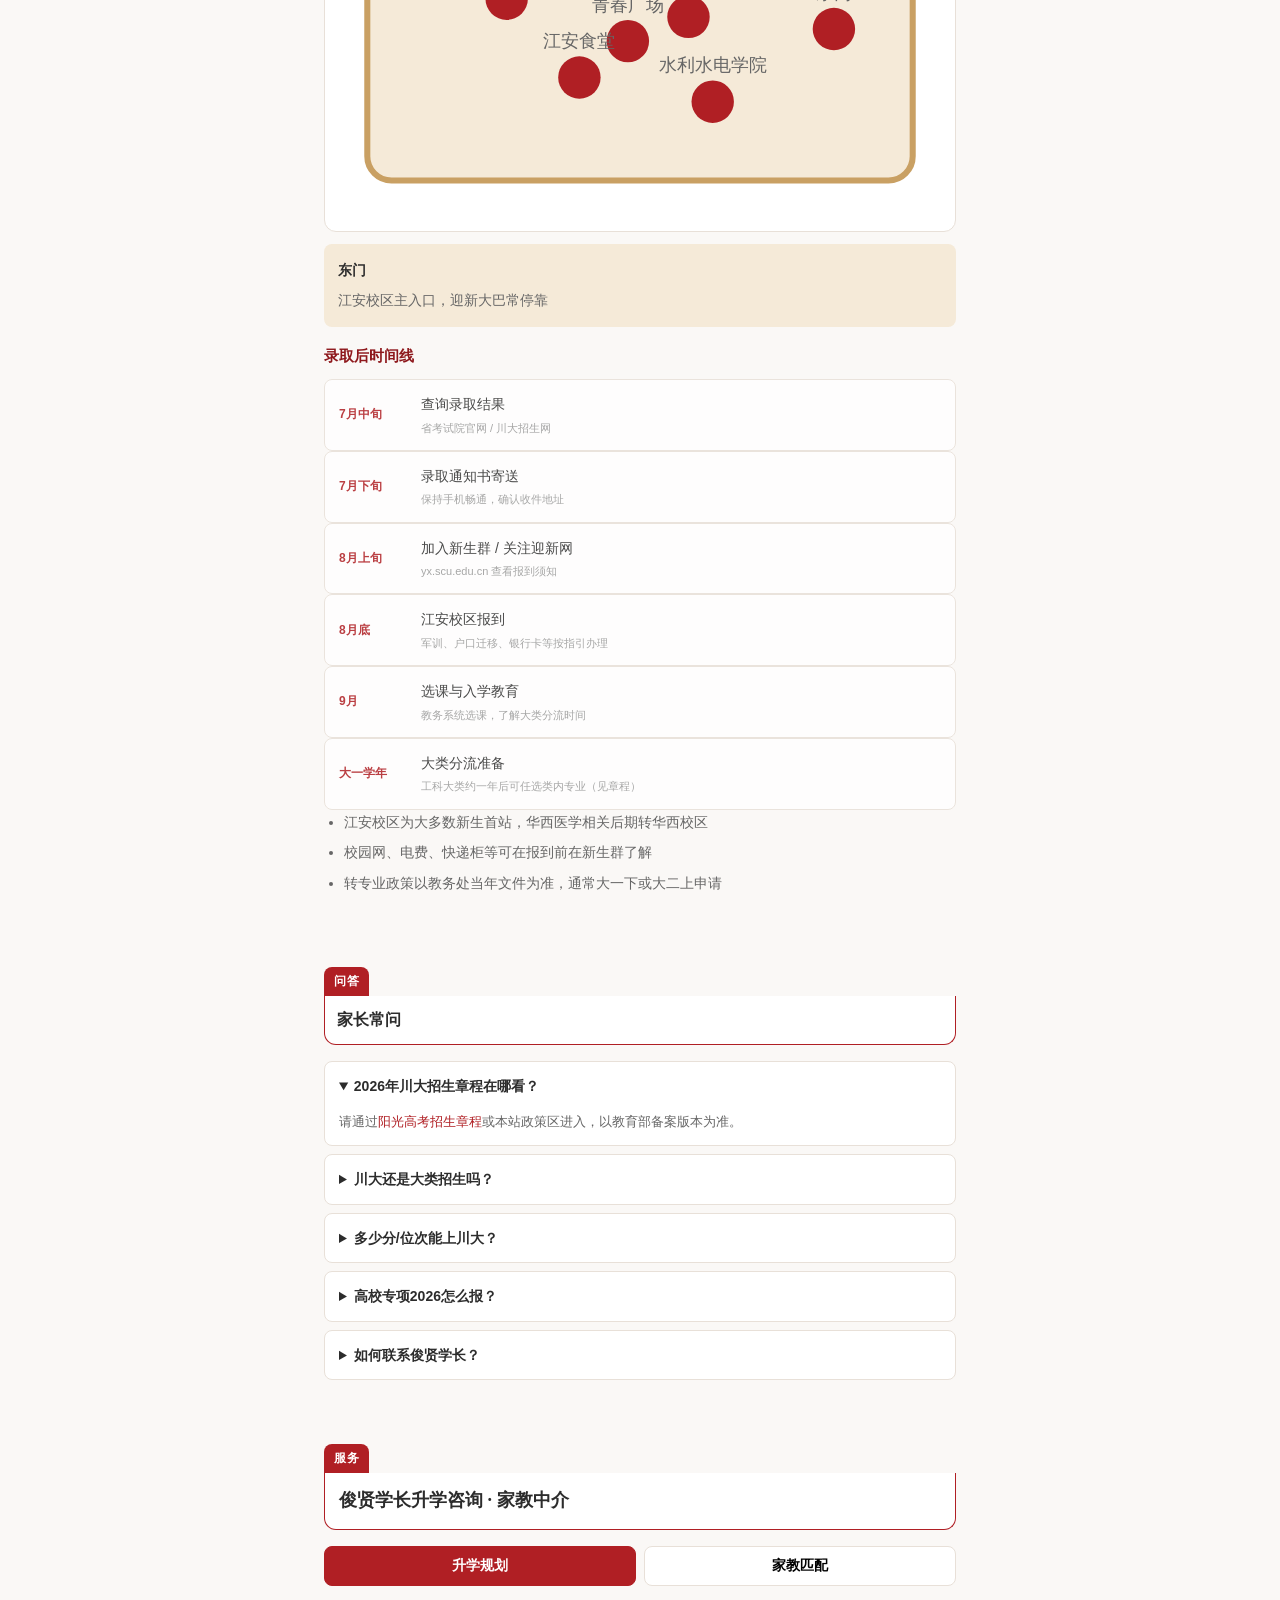
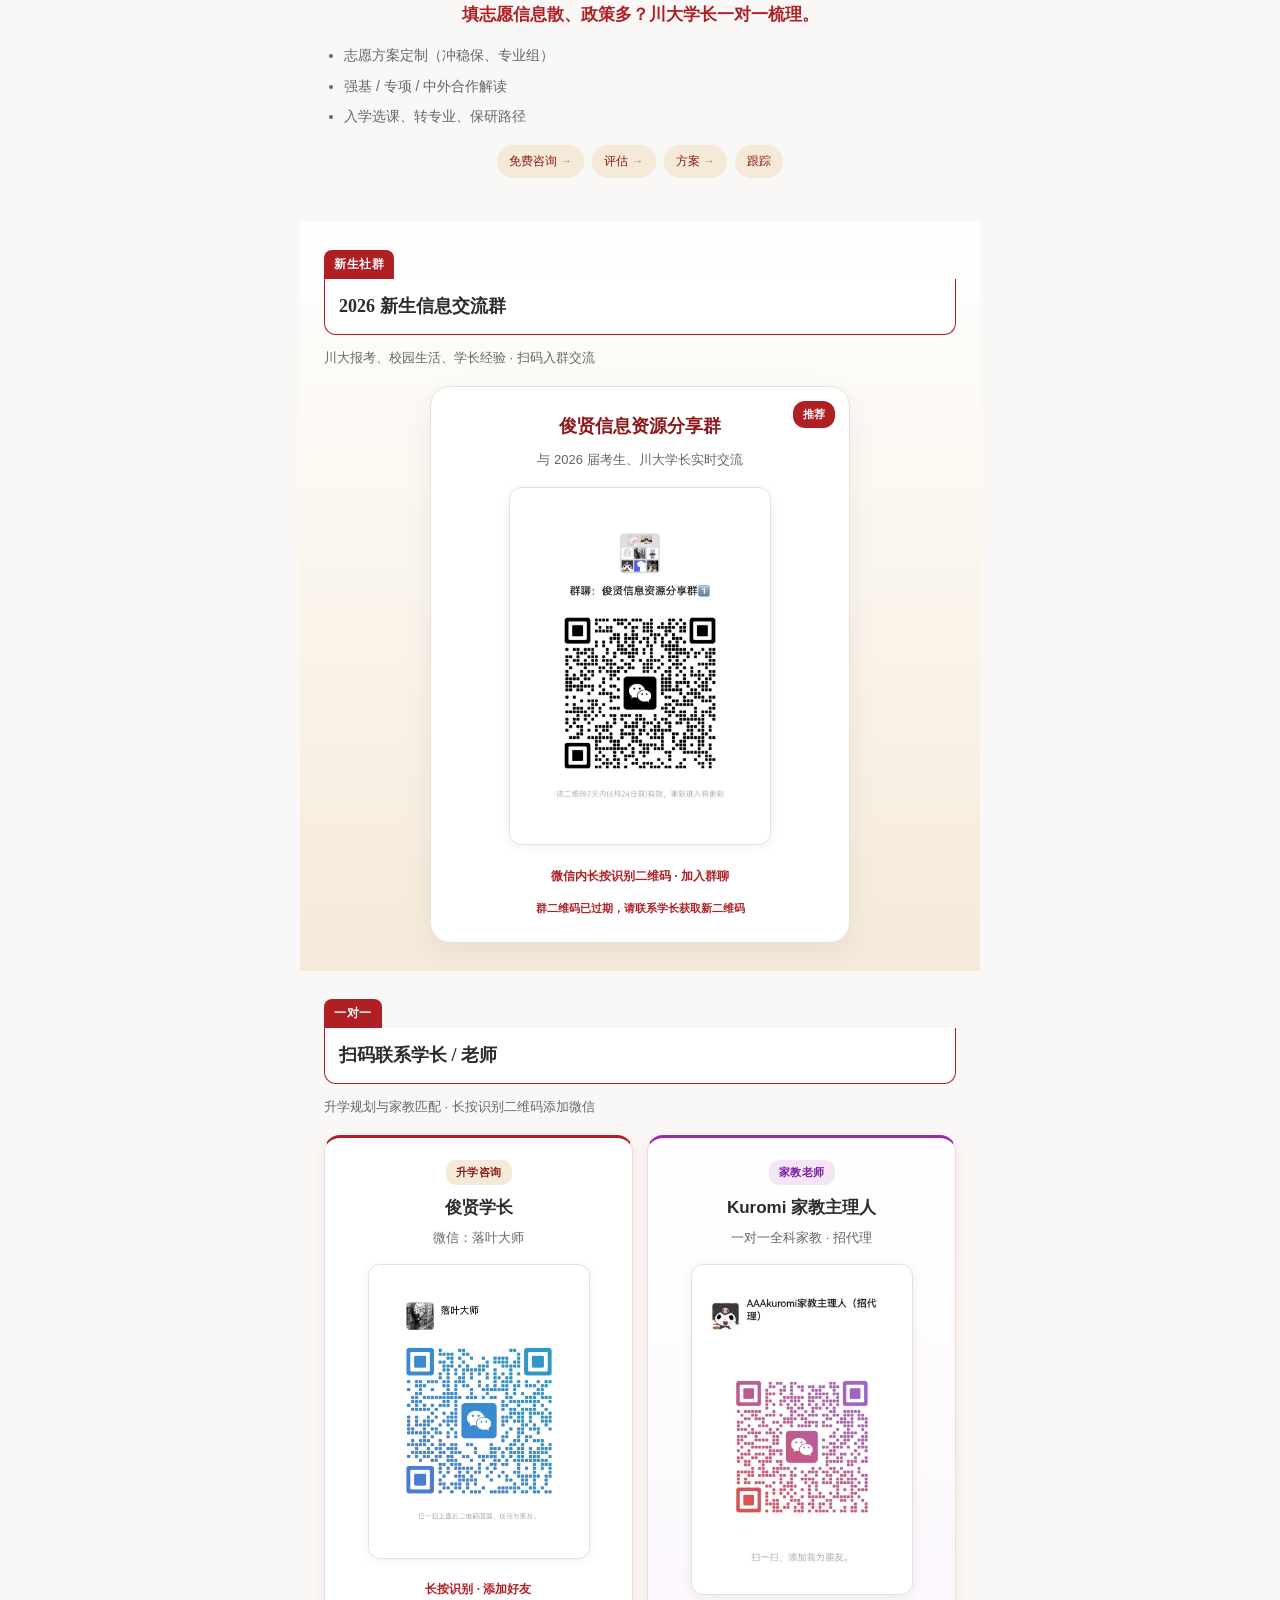
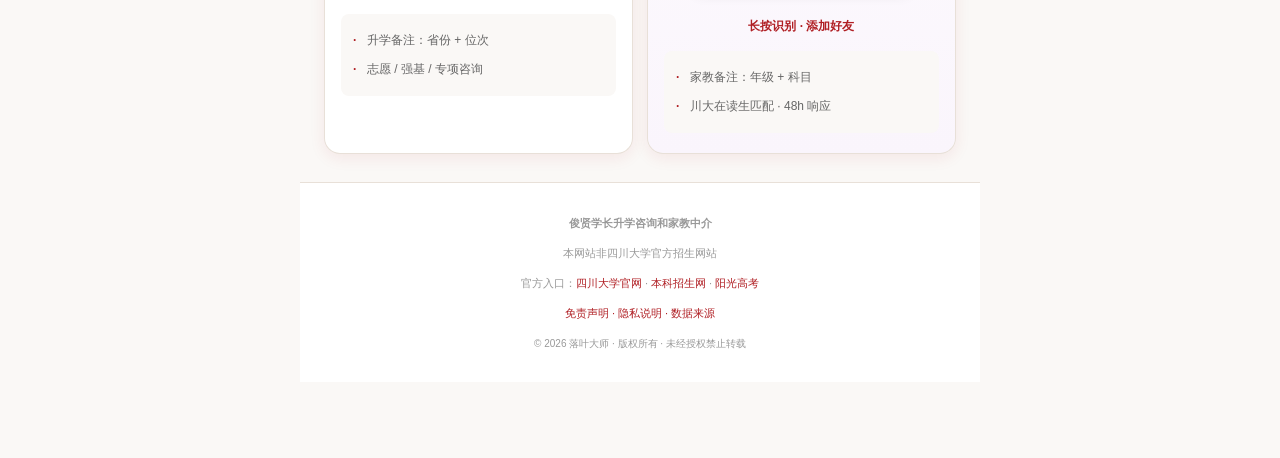
==== commit 343b60f7: "Major engineering pass: profile, lazy scores, SW, paths, legal. Add local profile sync, per-province" ====
--- a/index.html
+++ b/index.html
@@ -35,12 +35,33 @@
       <div class="hero__countdown" id="gaokao-countdown">距 2026 高考</div>
       <div class="hero__banner" role="img" aria-label="四川大学"></div>
       <p class="hero__trust" id="scores-updated">分数线数据来源于阳光高考 · 仅供参考</p>
+      <div class="profile-banner" id="profile-banner" hidden></div>
+    </section>
+
+    <!-- 我的档案 -->
+    <section class="section section--compact section--profile" id="section-profile">
+      <header class="section__header">
+        <span class="section__tag">我的档案</span>
+        <h2 class="section__title">保存省份与位次</h2>
+        <p class="section__desc">一次填写，全站分数线与模拟器自动联动</p>
+      </header>
+      <form class="profile-form" id="profile-form">
+        <label>省份<select id="profile-province" required><option>四川</option></select></label>
+        <label>科类<select id="profile-category" required>
+          <option value="物理">物理类</option>
+          <option value="历史">历史类</option>
+        </select></label>
+        <label>全省位次（可选）<input type="number" id="profile-rank" min="1" max="200000" placeholder="出分后填写"></label>
+        <button type="submit" class="sim-form__btn">保存并更新</button>
+      </form>
+      <button type="button" class="btn-outline" id="profile-copy-consult">复制咨询话术</button>
+      <div class="data-trust" id="data-trust-panel"></div>
     </section>
 
     <div class="quick-grid" role="navigation">
       <div class="quick-item" data-scroll="section-simulator" tabindex="0"><span class="quick-item__icon">🎯</span><span class="quick-item__label">模拟</span></div>
       <div class="quick-item" data-scroll="section-scores" tabindex="0"><span class="quick-item__icon">📊</span><span class="quick-item__label">分数线</span></div>
-      <div class="quick-item" data-scroll="section-policies" tabindex="0"><span class="quick-item__icon">📋</span><span class="quick-item__label">简章</span></div>
+      <div class="quick-item" data-scroll="section-profile" tabindex="0"><span class="quick-item__icon">📝</span><span class="quick-item__label">档案</span></div>
       <div class="quick-item" data-scroll="section-majors" tabindex="0"><span class="quick-item__icon">🎓</span><span class="quick-item__label">专业</span></div>
       <div class="quick-item" data-scroll="section-community" tabindex="0"><span class="quick-item__icon">👥</span><span class="quick-item__label">新生群</span></div>
       <div class="quick-item" data-scroll="section-contact" tabindex="0"><span class="quick-item__icon">💬</span><span class="quick-item__label">咨询</span></div>
@@ -81,6 +102,25 @@
         <button type="submit" class="sim-form__btn">开始评估</button>
       </form>
       <div id="sim-result" class="sim-result" aria-live="polite"></div>
+    </section>
+
+    <!-- 进校路径 -->
+    <section class="section section--compact" id="section-paths">
+      <header class="section__header">
+        <span class="section__tag">路径</span>
+        <h2 class="section__title">进川大有哪些路？</h2>
+        <p class="section__desc">普通批、强基、专项、中外合作等路径一览</p>
+      </header>
+      <div id="paths-list"></div>
+    </section>
+
+    <!-- 专项自查 -->
+    <section class="section section--compact" id="section-checklists">
+      <header class="section__header">
+        <span class="section__tag">自查</span>
+        <h2 class="section__title">强基 / 专项 · 我适合吗？</h2>
+      </header>
+      <div id="checklists-root"></div>
     </section>
 
     <!-- 分数线 -->
@@ -126,16 +166,17 @@
       <a class="link-card" data-link-key="chsi_plan" href="https://gaokao.chsi.com.cn/zsgs/mdgs.jsp" target="_blank" rel="noopener noreferrer">阳光高考 · 分省招生计划 →</a>
     </section>
 
-    <!-- 江安导览 -->
+    <!-- 江安导览 + 录取后 -->
     <section class="section" id="section-campus">
       <header class="section__header">
         <span class="section__tag">江安校区</span>
-        <h2 class="section__title">校园导览 · Beta</h2>
+        <h2 class="section__title">校园导览 · 录取后指南</h2>
         <p class="section__desc" id="campus-feasibility"></p>
       </header>
       <div class="campus-map" id="campus-map"></div>
       <div class="campus-detail" id="campus-detail"></div>
-      <p class="section__desc">完整版可接入地图 API、步行导航与 360° 全景，欢迎录取后联系我们做深度导览。</p>
+      <h3 class="subsection-title">录取后时间线</h3>
+      <div id="post-admission"></div>
     </section>
 
     <!-- FAQ -->
@@ -190,10 +231,10 @@
         <h3 class="community-card__name">俊贤信息资源分享群</h3>
         <p class="community-card__sub">与 2026 届考生、川大学长实时交流</p>
         <figure class="qr-frame qr-frame--large">
-          <img src="assets/brand/freshman-group-qr.png" alt="俊贤信息资源分享群二维码" width="240" height="240" loading="lazy">
+          <img id="community-qr-img" src="assets/brand/freshman-group-qr.png" alt="俊贤信息资源分享群二维码" width="240" height="240" loading="lazy">
         </figure>
         <p class="qr-hint">微信内长按识别二维码 · 加入群聊</p>
-        <p class="community-card__expire">群二维码 7 天内有效，过期请联系学长更新</p>
+        <p class="community-card__expire" id="community-expire">加载中…</p>
       </div>
     </section>
 
@@ -238,6 +279,7 @@
       <p><strong>俊贤学长升学咨询和家教中介</strong></p>
       <p>本网站非四川大学官方招生网站</p>
       <p>官方入口：<a data-link-key="scu_official" href="https://www.scu.edu.cn/" target="_blank" rel="noopener noreferrer">四川大学官网</a> · <a data-link-key="scu_zs_home" href="https://zs.scu.edu.cn/" target="_blank" rel="noopener noreferrer">本科招生网</a> · <a data-link-key="chsi_school" href="https://gaokao.chsi.com.cn/sch/schoolInfo--schId-10610.dhtml" target="_blank" rel="noopener noreferrer">阳光高考</a></p>
+      <p><a href="legal.html">免责声明 · 隐私说明 · 数据来源</a></p>
       <p class="copyright">© 2026 落叶大师 · 版权所有 · 未经授权禁止转载</p>
     </footer>
   </div>
--- a/css/tokens.css
+++ b/css/tokens.css
@@ -15,8 +15,8 @@
   --radius-md: 12px;
   --radius-lg: 16px;
   --radius-xl: 20px;
-  --font-sans: "Noto Sans SC", -apple-system, "PingFang SC", "Microsoft YaHei", sans-serif;
-  --font-serif: "Noto Serif SC", "Songti SC", serif;
+  --font-sans: -apple-system, BlinkMacSystemFont, "PingFang SC", "HarmonyOS Sans SC", "Microsoft YaHei", sans-serif;
+  --font-serif: "Songti SC", "STSong", "SimSun", serif;
   --max-width: min(100%, 430px);
   --content-width: 430px;
   --nav-height: 48px;
--- a/css/main.css
+++ b/css/main.css
@@ -1,4 +1,4 @@
-@import url("https://fonts.googleapis.com/css2?family=Noto+Sans+SC:wght@400;500;600;700&family=Noto+Serif+SC:wght@400;600&display=swap");
+/* Noto fonts removed — use system stack for China WeChat performance */
 
 *,
 *::before,
@@ -1498,3 +1498,296 @@
     transform: scale(0.99);
   }
 }
+
+/* ── Profile ── */
+.profile-form {
+  display: grid;
+  gap: 10px;
+  margin-bottom: 12px;
+}
+
+.profile-form label {
+  display: flex;
+  flex-direction: column;
+  gap: 6px;
+  font-size: 13px;
+  font-weight: 600;
+  color: var(--text-secondary);
+}
+
+.profile-form select,
+.profile-form input {
+  padding: 10px 12px;
+  font-size: 15px;
+  border: 1px solid var(--border-light);
+  border-radius: var(--radius-sm);
+  background: var(--bg-card);
+}
+
+.profile-banner {
+  display: flex;
+  align-items: center;
+  justify-content: space-between;
+  gap: 10px;
+  margin-top: 12px;
+  padding: 10px 14px;
+  background: var(--scu-gold-light);
+  border-radius: var(--radius-sm);
+  font-size: 13px;
+}
+
+.profile-banner__btn {
+  flex-shrink: 0;
+  padding: 6px 12px;
+  background: var(--scu-red);
+  color: #fff;
+  border: none;
+  border-radius: 14px;
+  font-size: 12px;
+  font-weight: 600;
+  cursor: pointer;
+}
+
+.data-trust {
+  margin-top: 16px;
+  padding: 12px;
+  background: var(--bg-card);
+  border-radius: var(--radius-sm);
+  border: 1px dashed var(--border-light);
+}
+
+.trust-row {
+  display: flex;
+  flex-direction: column;
+  gap: 2px;
+  padding: 8px 0;
+  border-bottom: 1px solid var(--border-light);
+  font-size: 12px;
+}
+
+.trust-row:last-child {
+  border-bottom: none;
+}
+
+.trust-row__label {
+  font-weight: 600;
+  color: var(--text-primary);
+}
+
+.trust-row__meta {
+  color: var(--text-muted);
+}
+
+.section--profile {
+  background: linear-gradient(180deg, var(--bg-page) 0%, #fff 100%);
+}
+
+/* ── Paths & checklists ── */
+.path-card {
+  margin-bottom: 8px;
+  background: var(--bg-card);
+  border-radius: var(--radius-sm);
+  border: 1px solid var(--border-light);
+}
+
+.path-card__title {
+  padding: 12px 14px;
+  font-size: 14px;
+  font-weight: 600;
+  cursor: pointer;
+}
+
+.path-card__body {
+  padding: 0 14px 12px;
+  font-size: 13px;
+  color: var(--text-secondary);
+}
+
+.path-card__body p {
+  margin: 0 0 8px;
+}
+
+.path-card__warn {
+  color: var(--scu-red-dark);
+}
+
+.path-card__link {
+  font-size: 13px;
+  font-weight: 600;
+}
+
+.checklist {
+  margin-bottom: 16px;
+  padding: 14px;
+  background: var(--bg-card);
+  border-radius: var(--radius-md);
+  border: 1px solid var(--border-light);
+}
+
+.checklist__title {
+  margin: 0 0 10px;
+  font-size: 15px;
+}
+
+.checklist__items {
+  margin: 0;
+  padding: 0;
+  list-style: none;
+}
+
+.checklist__items label {
+  display: flex;
+  gap: 8px;
+  align-items: flex-start;
+  padding: 8px 0;
+  font-size: 13px;
+  cursor: pointer;
+}
+
+.checklist__req {
+  font-style: normal;
+  font-size: 10px;
+  color: var(--scu-red);
+  font-weight: 700;
+}
+
+.checklist__progress {
+  font-size: 12px;
+  color: var(--text-muted);
+  margin: 8px 0;
+}
+
+/* ── Gradient table ── */
+.grad-table-wrap {
+  overflow-x: auto;
+  margin-bottom: 14px;
+  border-radius: var(--radius-md);
+  border: 1px solid var(--border-light);
+}
+
+.grad-table {
+  width: 100%;
+  border-collapse: collapse;
+  font-size: 13px;
+  background: #fff;
+}
+
+.grad-table th,
+.grad-table td {
+  padding: 10px 8px;
+  border-bottom: 1px solid var(--border-light);
+  text-align: left;
+  vertical-align: top;
+}
+
+.grad-table th {
+  background: var(--bg-page);
+  font-size: 12px;
+  color: var(--text-secondary);
+}
+
+.grad-sub {
+  font-size: 11px;
+  color: var(--text-muted);
+}
+
+.sim-details {
+  margin-bottom: 12px;
+}
+
+.sim-details summary {
+  font-size: 14px;
+  font-weight: 600;
+  cursor: pointer;
+  padding: 8px 0;
+}
+
+.btn-share {
+  margin-top: 8px;
+}
+
+.subsection-title {
+  font-size: 15px;
+  margin: 16px 0 10px;
+  color: var(--scu-red-dark);
+}
+
+.timeline__what small {
+  display: block;
+  font-size: 11px;
+  color: var(--text-muted);
+  font-weight: 400;
+  margin-top: 2px;
+}
+
+.empty-state--error {
+  padding: 16px;
+  text-align: center;
+}
+
+.btn-retry {
+  margin-top: 10px;
+}
+
+.major-card__detail--warn {
+  color: var(--scu-red-dark);
+}
+
+.qr-frame--expired img {
+  opacity: 0.35;
+  filter: grayscale(1);
+}
+
+.community-card__expire--warn {
+  color: var(--scu-red);
+  font-weight: 600;
+}
+
+.legal-page {
+  padding: 20px 16px 40px;
+}
+
+.legal-page__head a {
+  font-size: 14px;
+}
+
+.legal-page__head h1 {
+  font-size: 20px;
+  margin: 12px 0 4px;
+}
+
+.legal-page__updated {
+  font-size: 12px;
+  color: var(--text-muted);
+}
+
+.legal-block {
+  margin-bottom: 20px;
+  padding: 16px;
+  background: var(--bg-card);
+  border-radius: var(--radius-md);
+  border: 1px solid var(--border-light);
+}
+
+.legal-block h2 {
+  font-size: 16px;
+  margin: 0 0 10px;
+  color: var(--scu-red-dark);
+}
+
+.legal-block p,
+.legal-block li {
+  font-size: 14px;
+  color: var(--text-secondary);
+  line-height: 1.7;
+}
+
+@media (min-width: 600px) {
+  .profile-form {
+    grid-template-columns: 1fr 1fr;
+  }
+
+  .profile-form button[type="submit"] {
+    grid-column: 1 / -1;
+  }
+}
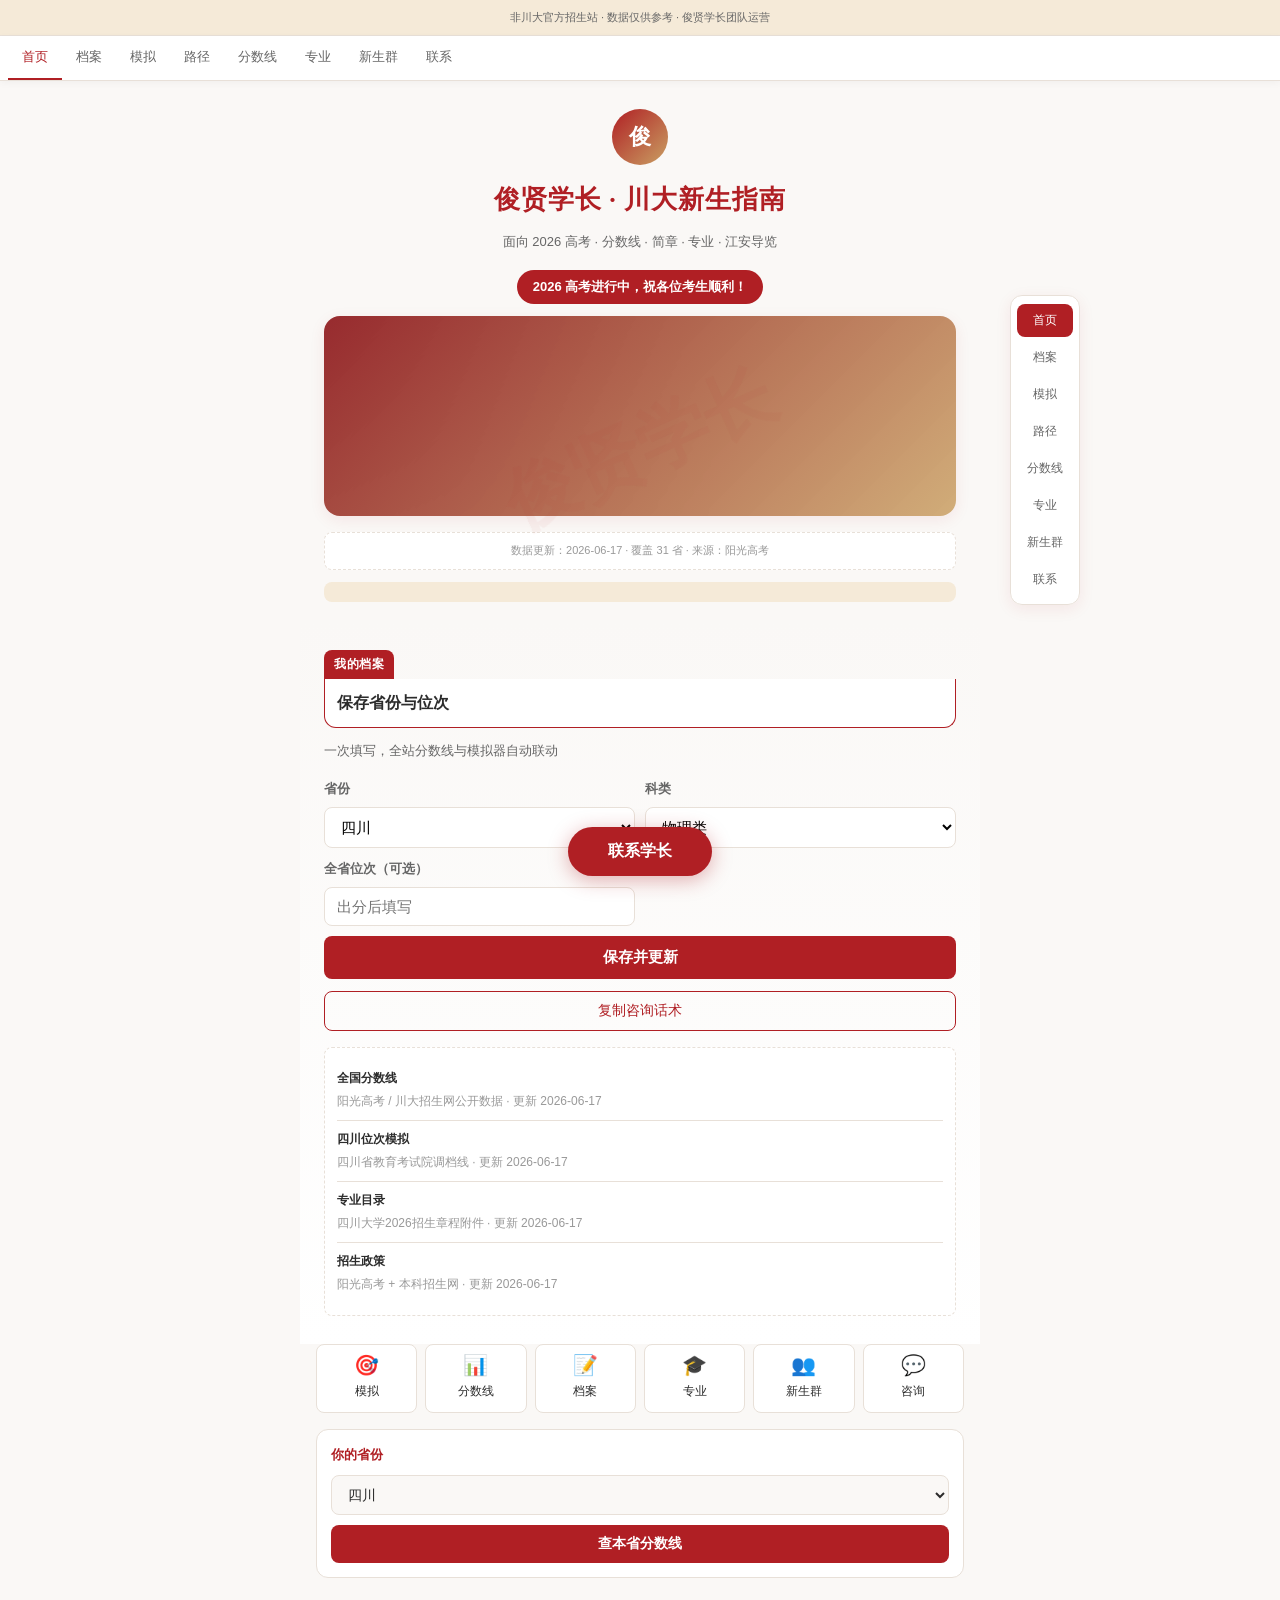
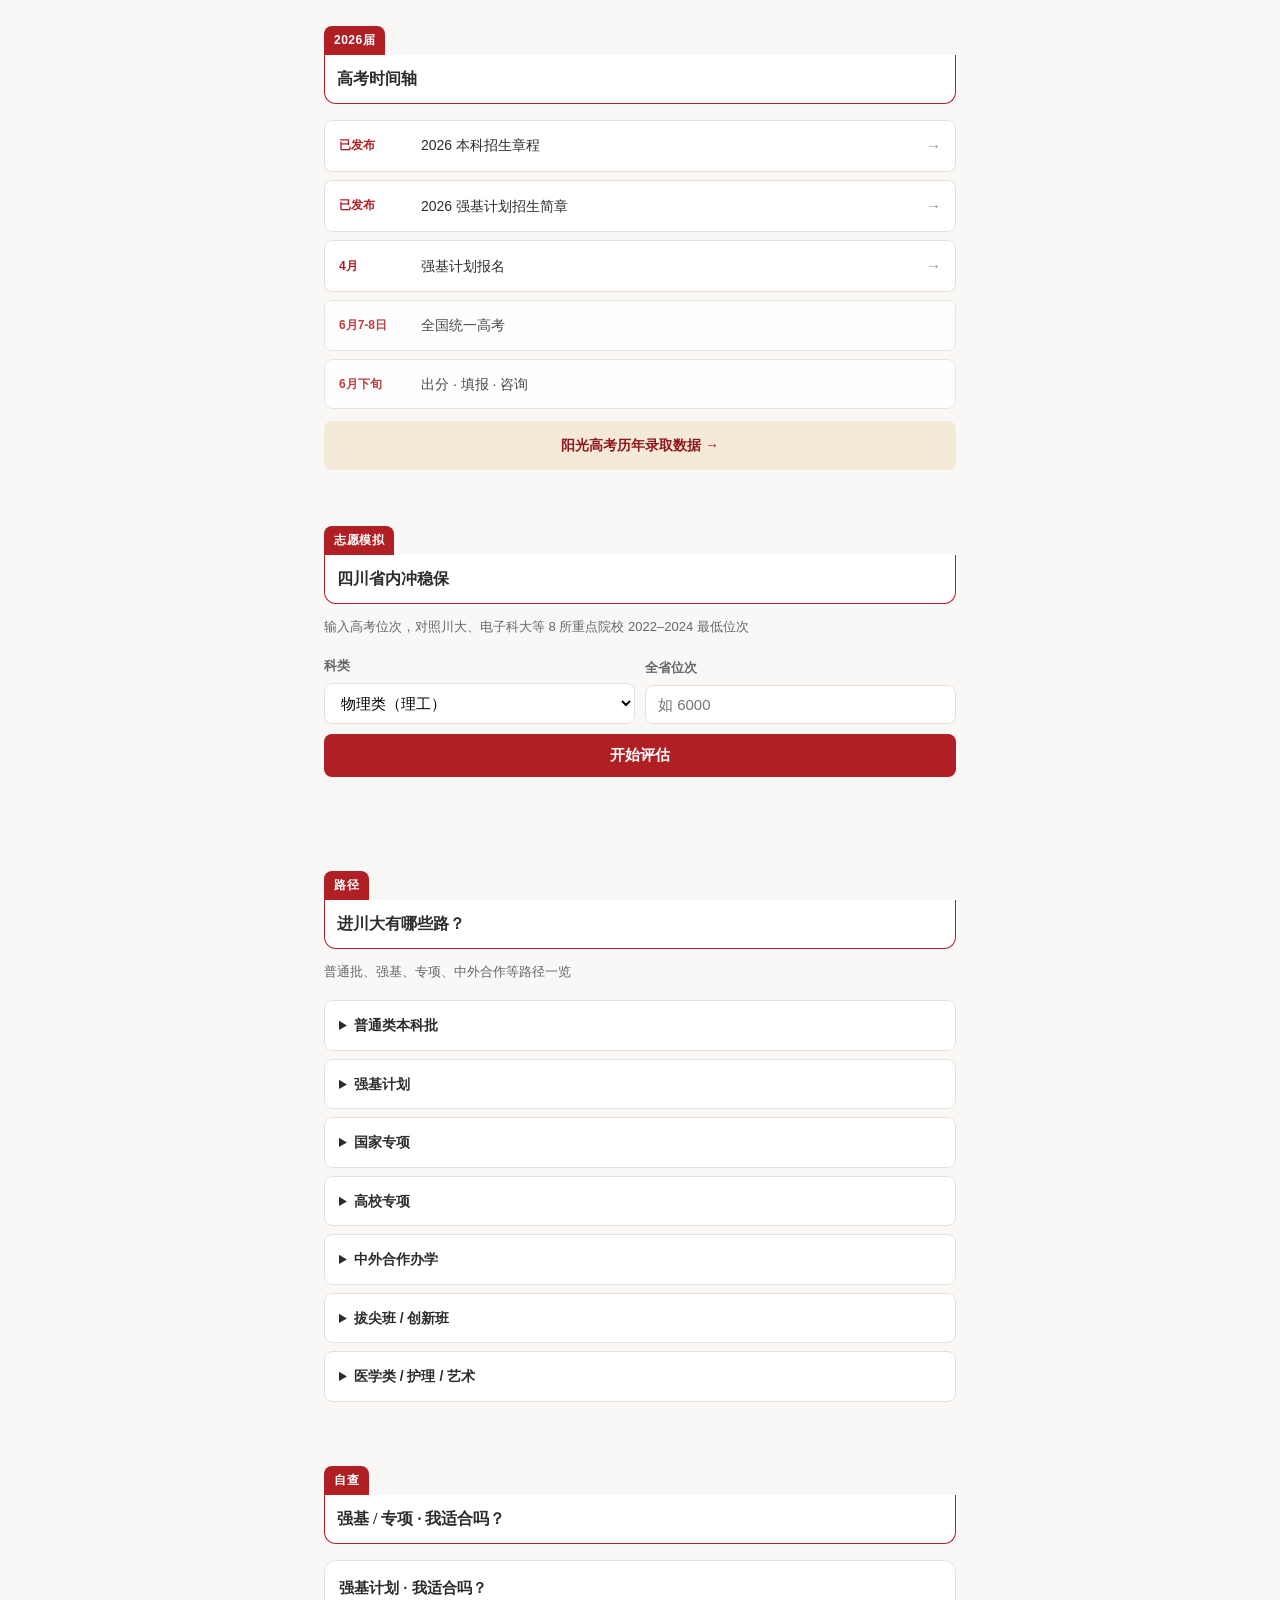
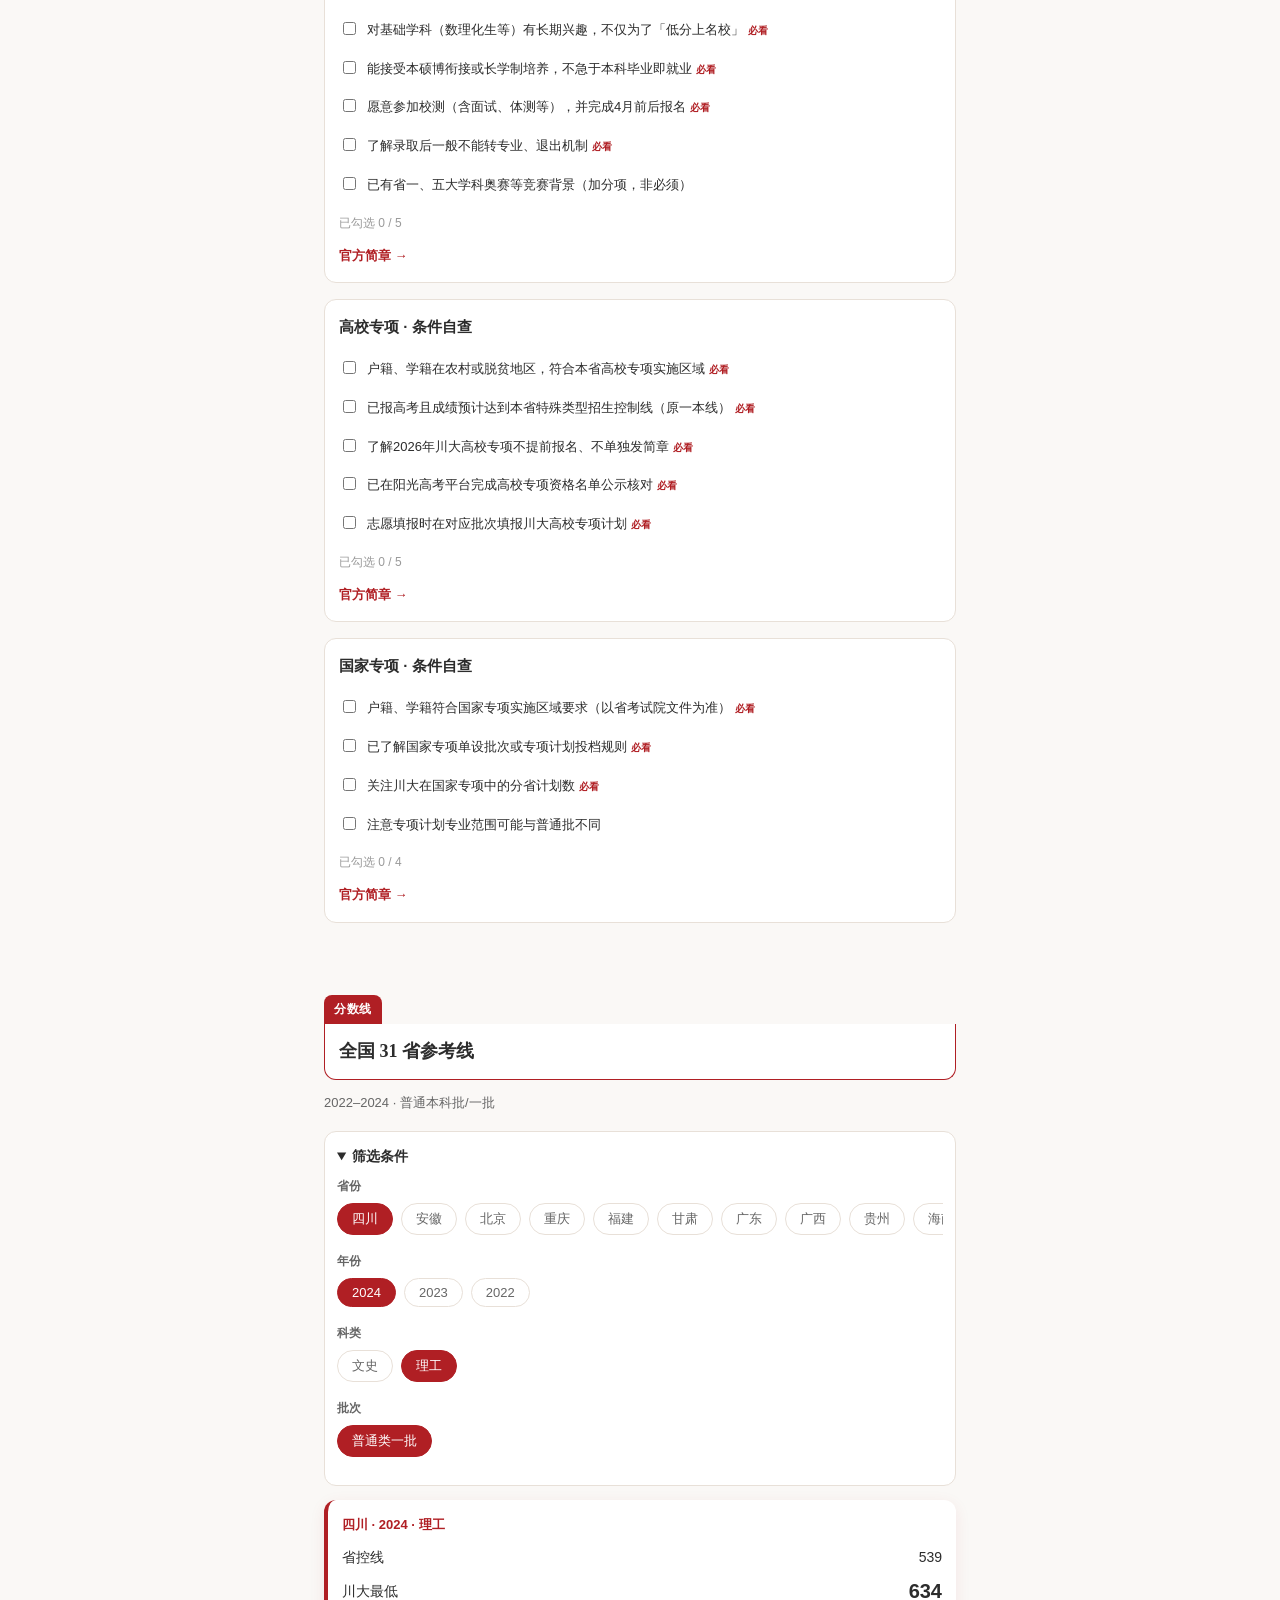
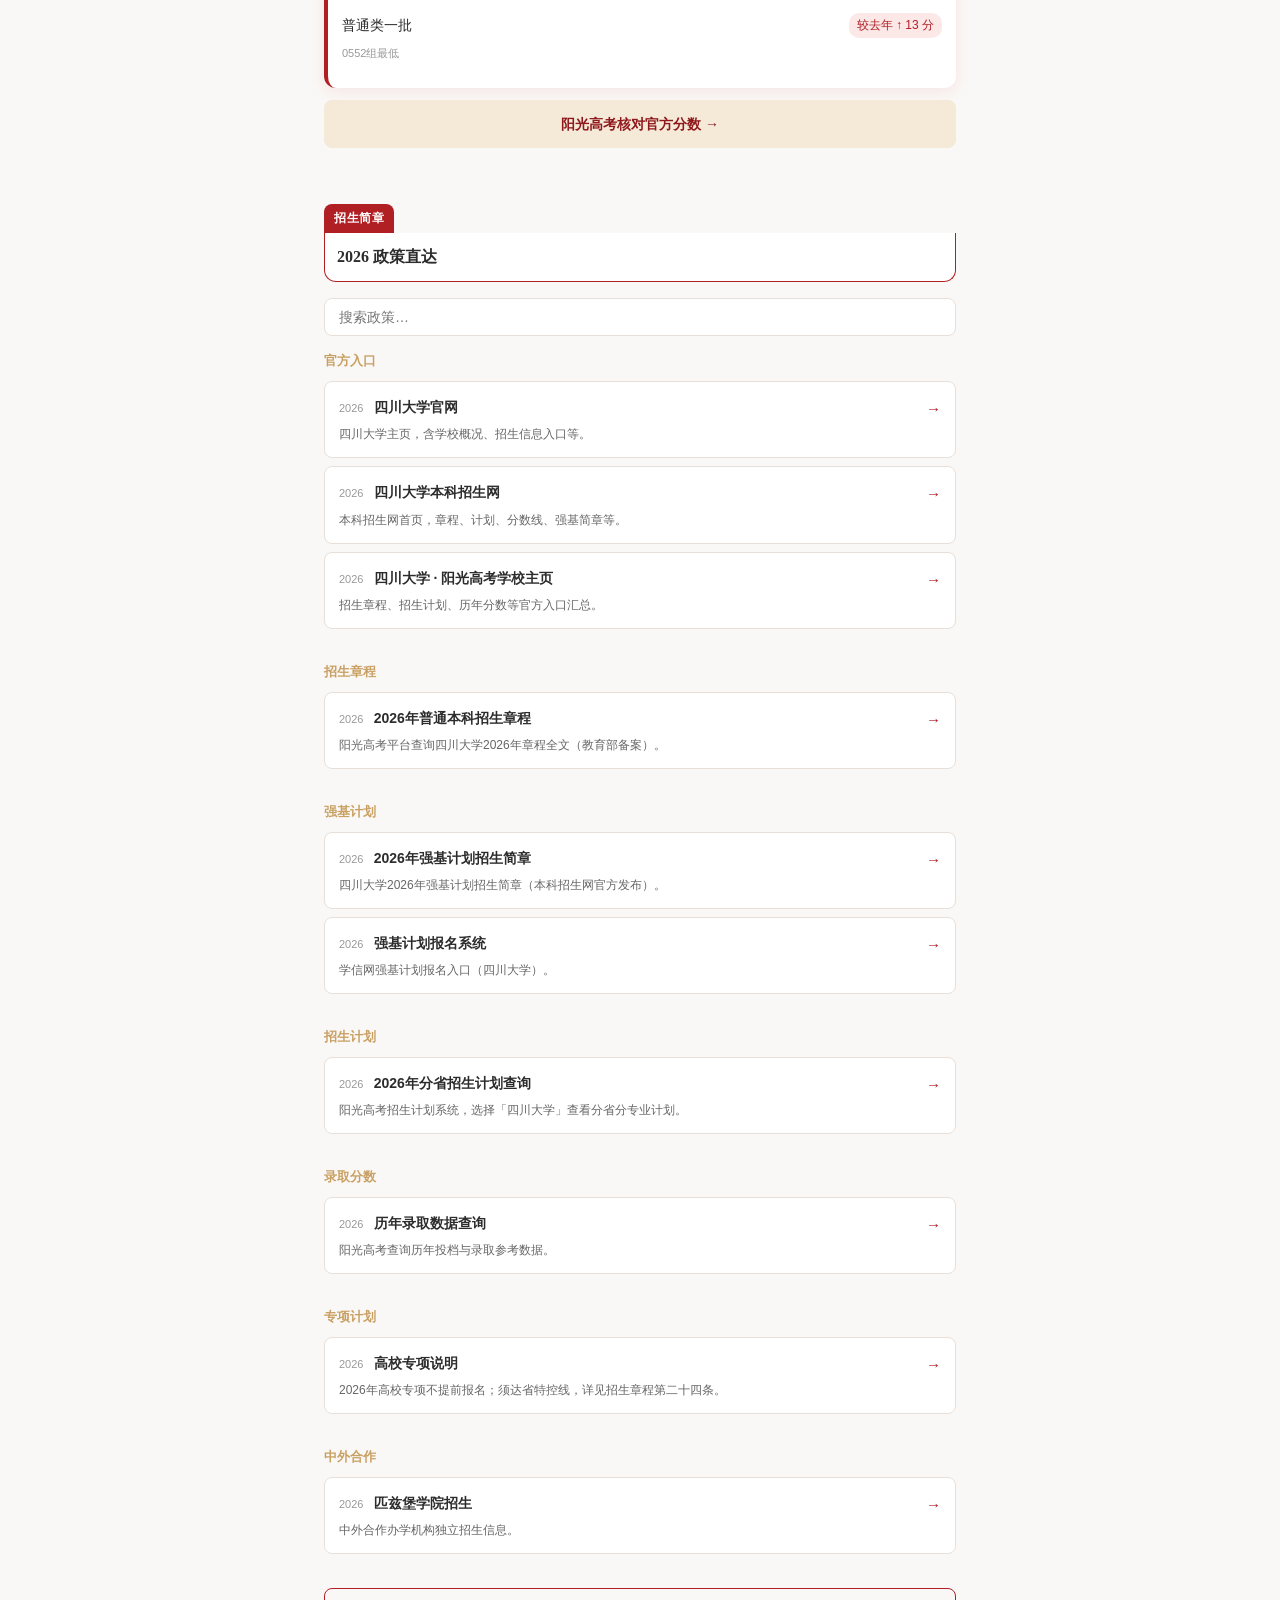
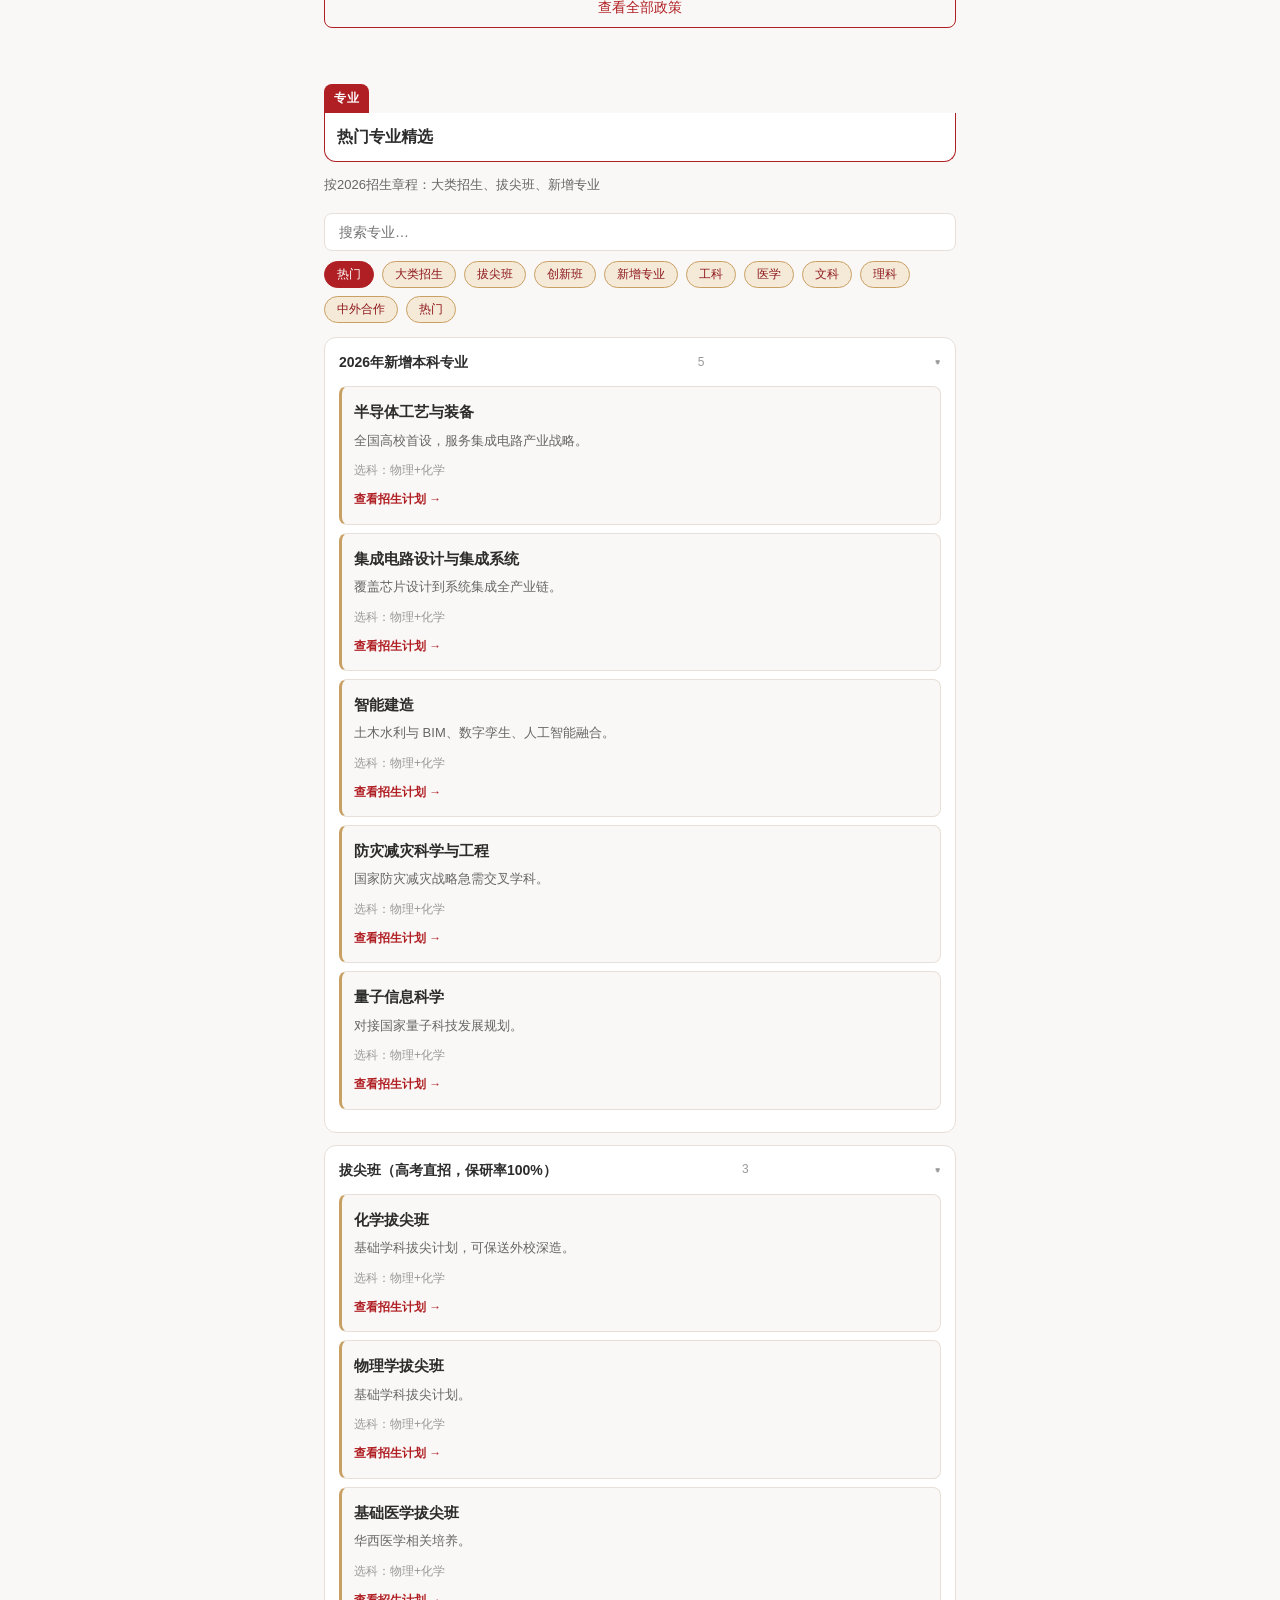
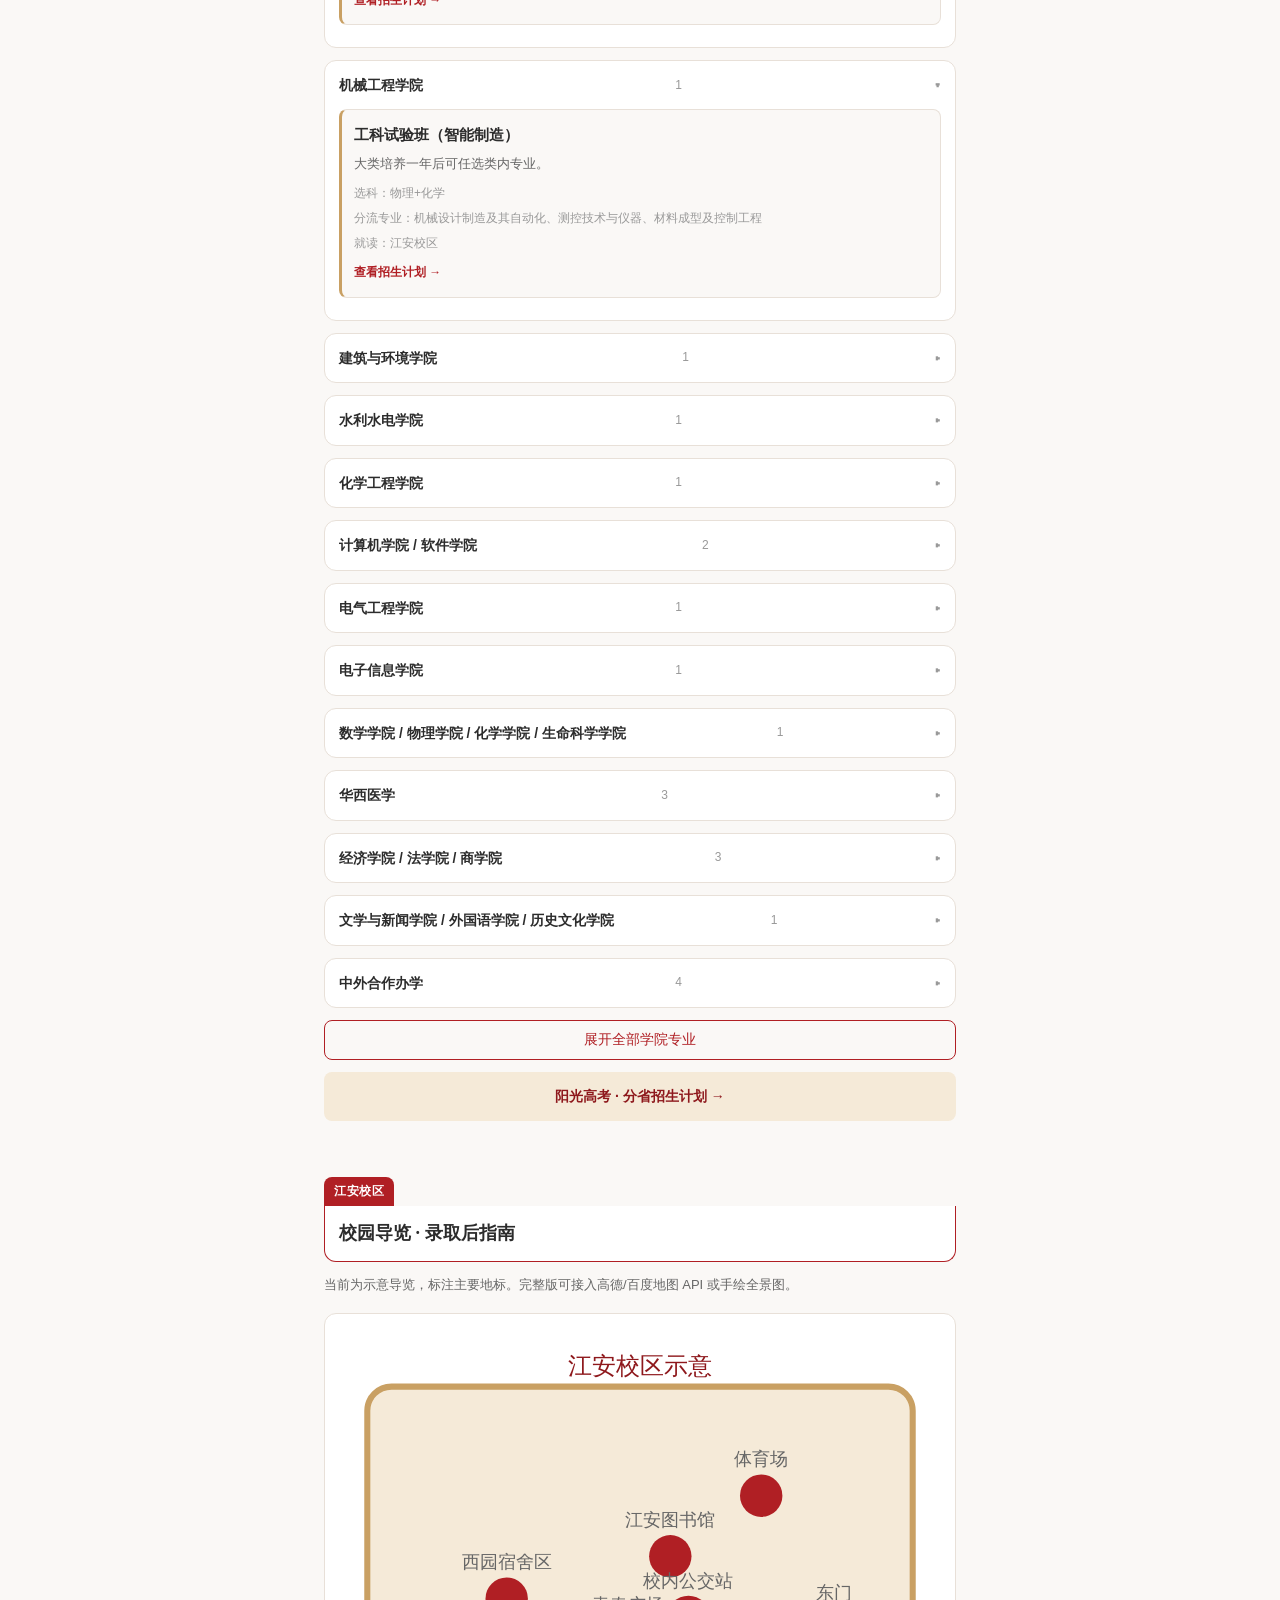
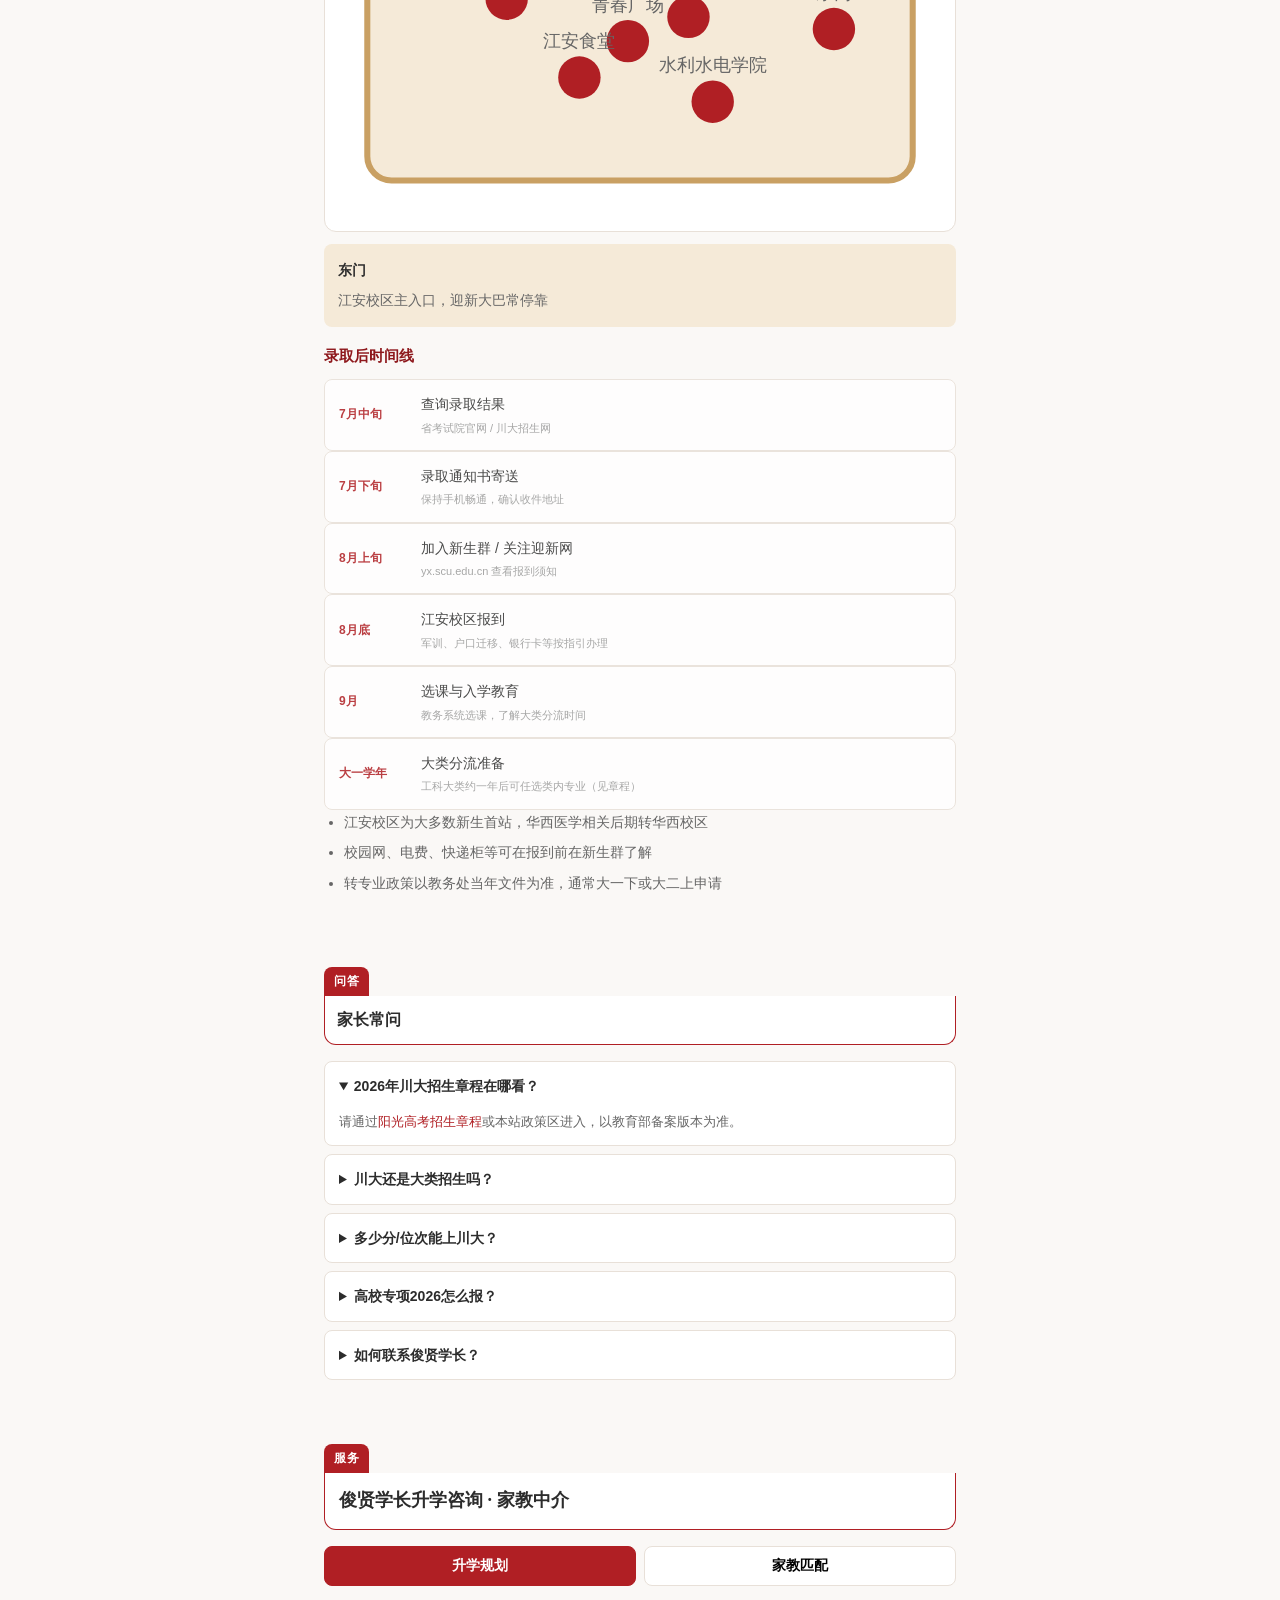
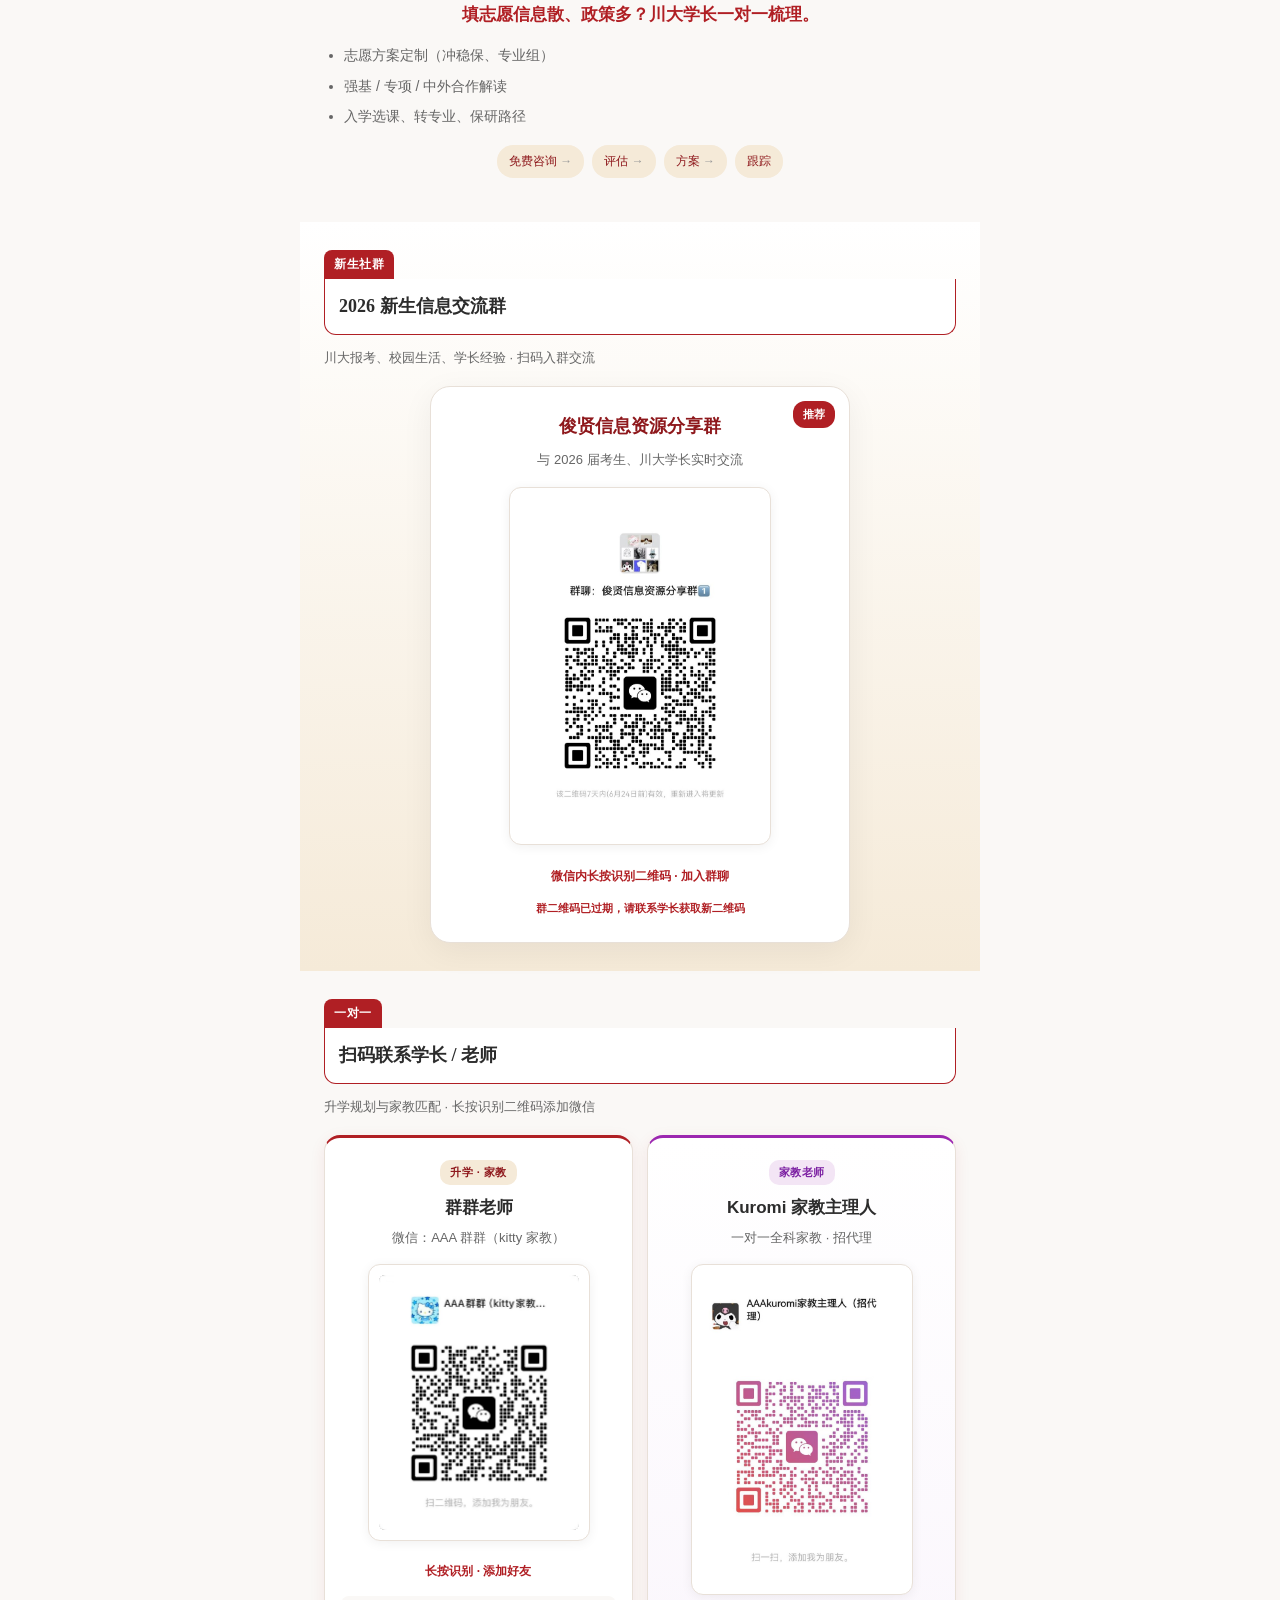
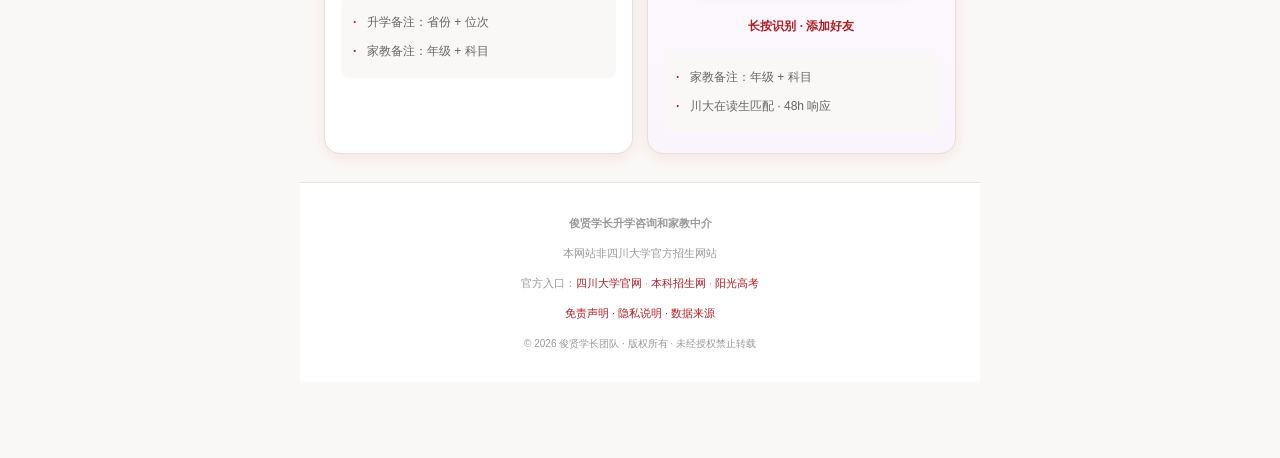
==== commit 3e75bac7: "Replace Luoye WeChat contact with Qunqun teacher QR code. Update contact card, FAQ, watermark, and c" ====
--- a/index.html
+++ b/index.html
@@ -15,7 +15,7 @@
   <link rel="stylesheet" href="css/main.css">
 </head>
 <body>
-  <div class="watermark" aria-hidden="true">落叶大师</div>
+  <div class="watermark" aria-hidden="true">俊贤学长</div>
   <div class="disclaimer-bar">非川大官方招生站 · 数据仅供参考 · 俊贤学长团队运营</div>
 
   <nav class="side-nav" aria-label="侧边导航">
@@ -247,16 +247,16 @@
       </header>
       <div class="contact-grid">
         <article class="contact-card contact-card--primary">
-          <span class="contact-card__role">升学咨询</span>
-          <h3 class="contact-card__name">俊贤学长</h3>
-          <p class="contact-card__id">微信：落叶大师</p>
+          <span class="contact-card__role">升学 · 家教</span>
+          <h3 class="contact-card__name">群群老师</h3>
+          <p class="contact-card__id">微信：AAA 群群（kitty 家教）</p>
           <figure class="qr-frame">
-            <img src="assets/brand/wechat-qr.png" alt="俊贤学长微信二维码" width="180" height="180" loading="lazy">
+            <img src="assets/brand/wechat-qr.png" alt="群群老师微信二维码" width="180" height="180" loading="lazy">
           </figure>
           <p class="qr-hint">长按识别 · 添加好友</p>
           <ul class="contact-card__tips">
             <li>升学备注：省份 + 位次</li>
-            <li>志愿 / 强基 / 专项咨询</li>
+            <li>家教备注：年级 + 科目</li>
           </ul>
         </article>
         <article class="contact-card contact-card--tutor">
@@ -280,7 +280,7 @@
       <p>本网站非四川大学官方招生网站</p>
       <p>官方入口：<a data-link-key="scu_official" href="https://www.scu.edu.cn/" target="_blank" rel="noopener noreferrer">四川大学官网</a> · <a data-link-key="scu_zs_home" href="https://zs.scu.edu.cn/" target="_blank" rel="noopener noreferrer">本科招生网</a> · <a data-link-key="chsi_school" href="https://gaokao.chsi.com.cn/sch/schoolInfo--schId-10610.dhtml" target="_blank" rel="noopener noreferrer">阳光高考</a></p>
       <p><a href="legal.html">免责声明 · 隐私说明 · 数据来源</a></p>
-      <p class="copyright">© 2026 落叶大师 · 版权所有 · 未经授权禁止转载</p>
+      <p class="copyright">© 2026 俊贤学长团队 · 版权所有 · 未经授权禁止转载</p>
     </footer>
   </div>
 
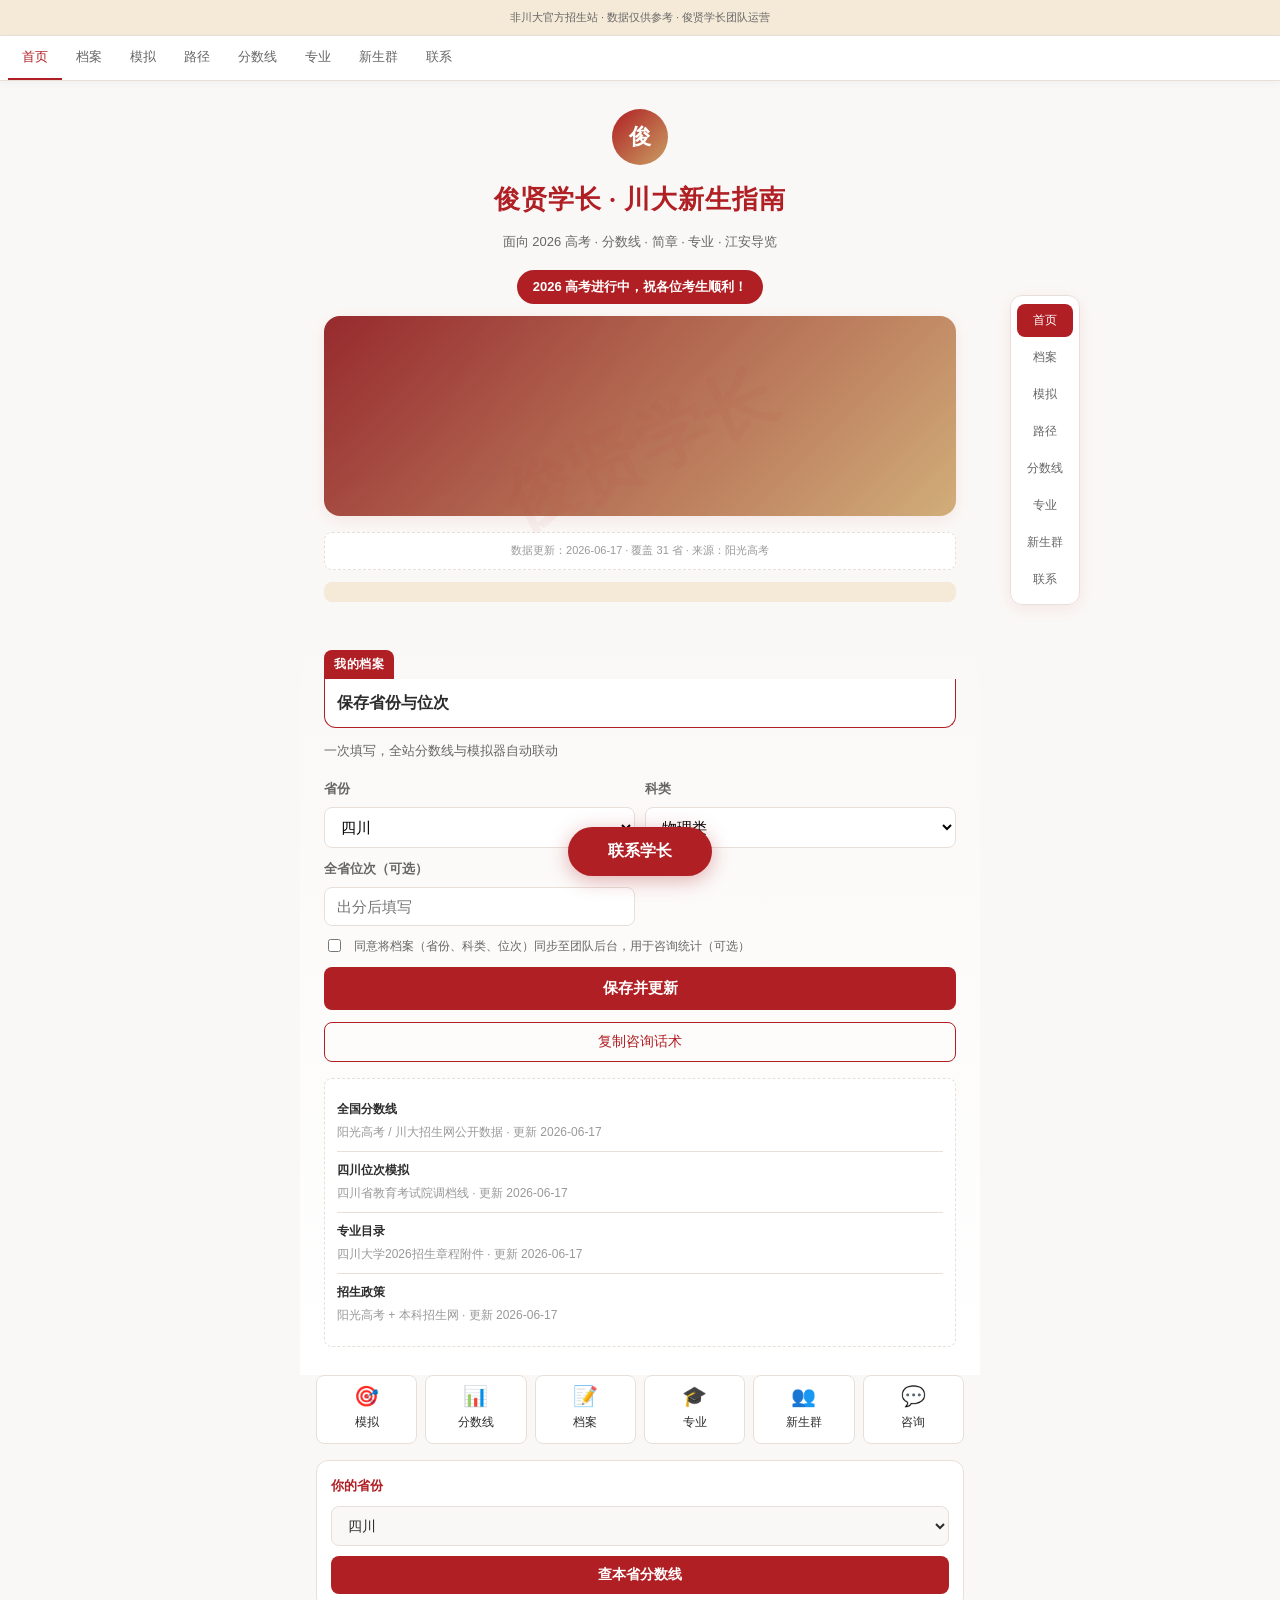
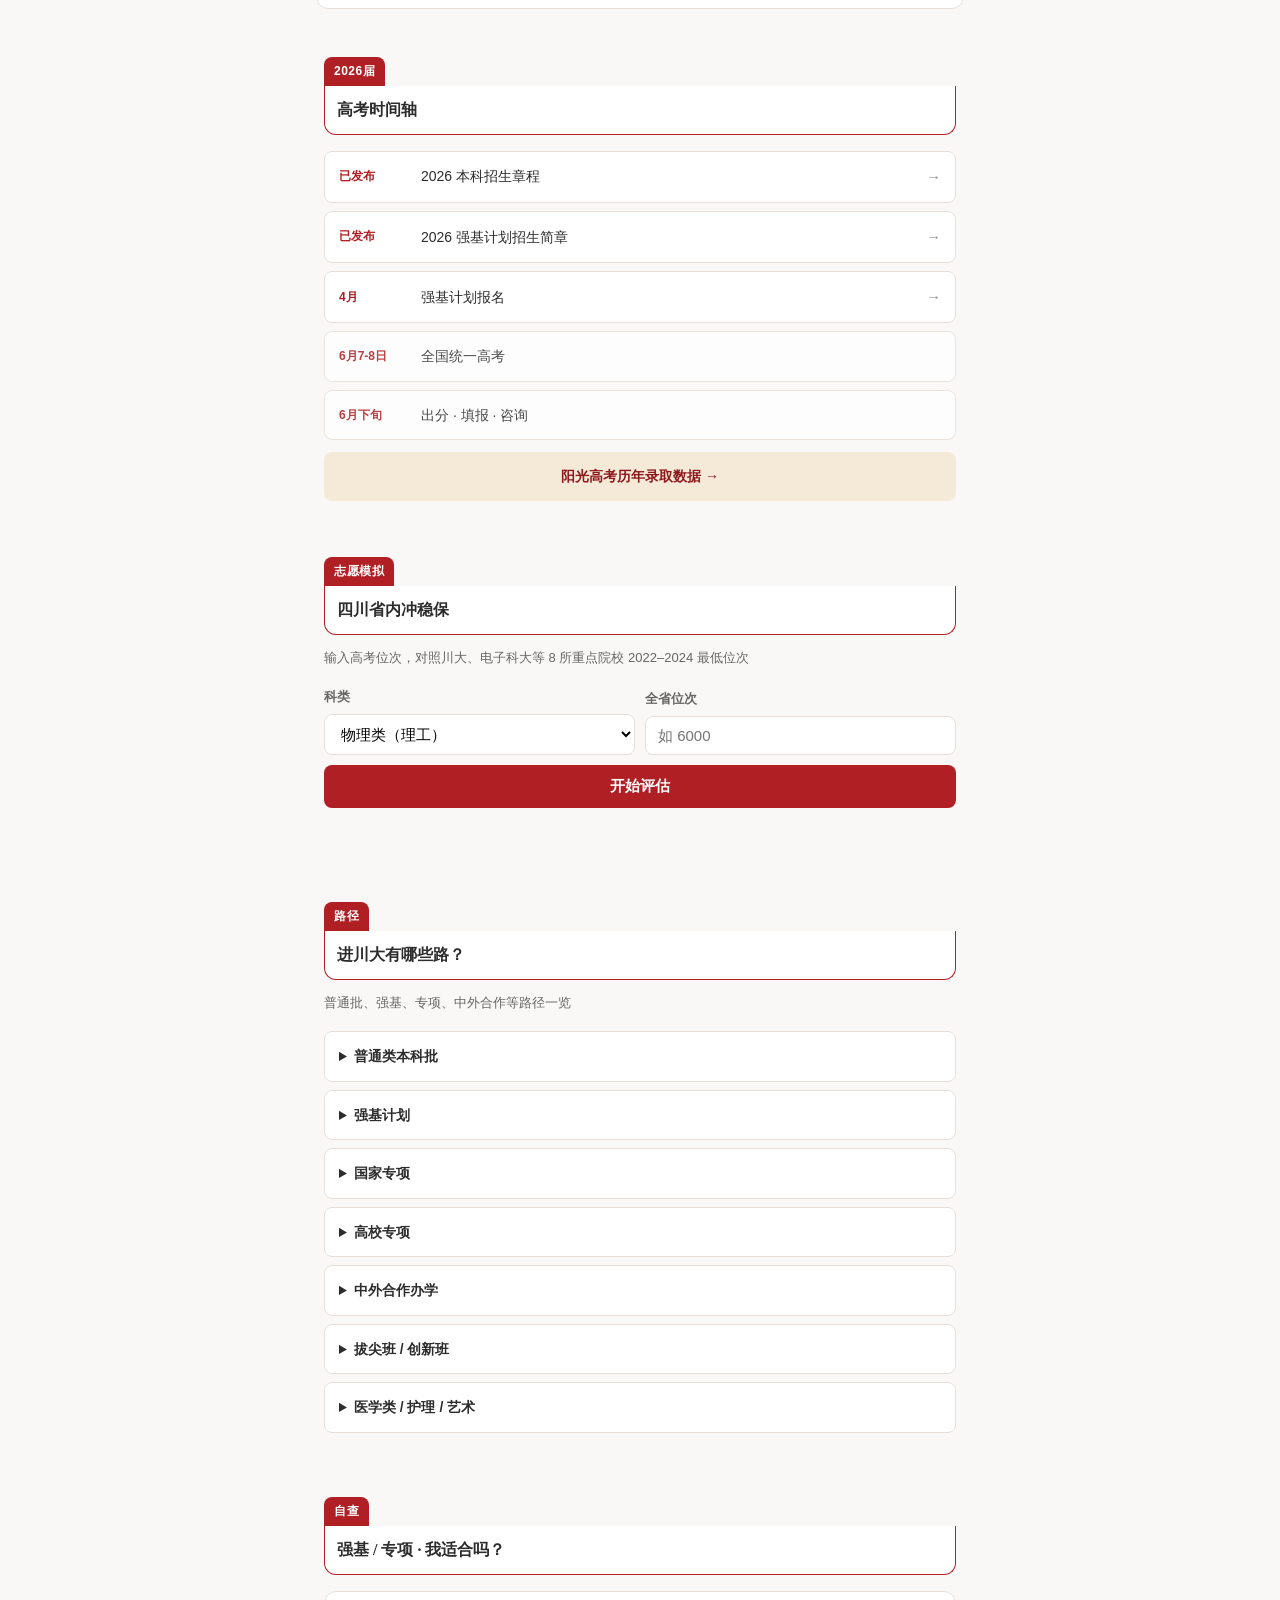
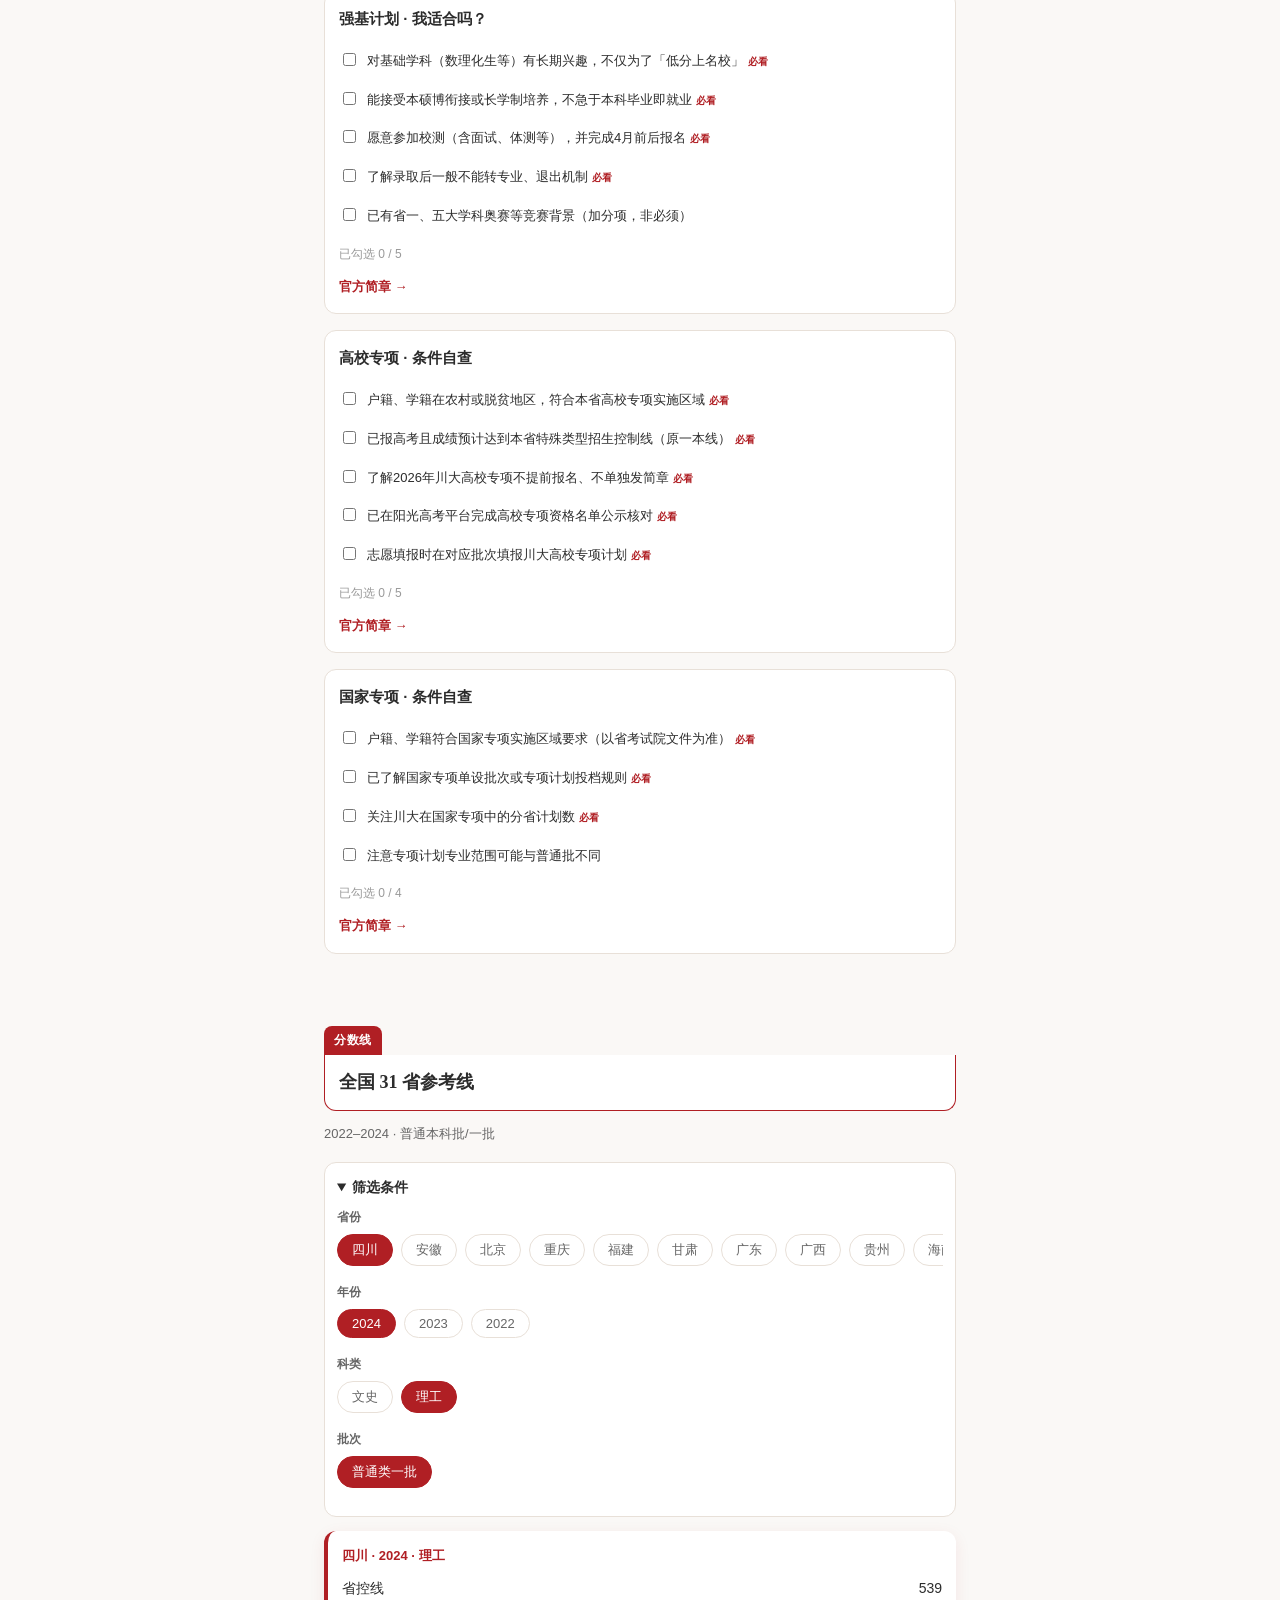
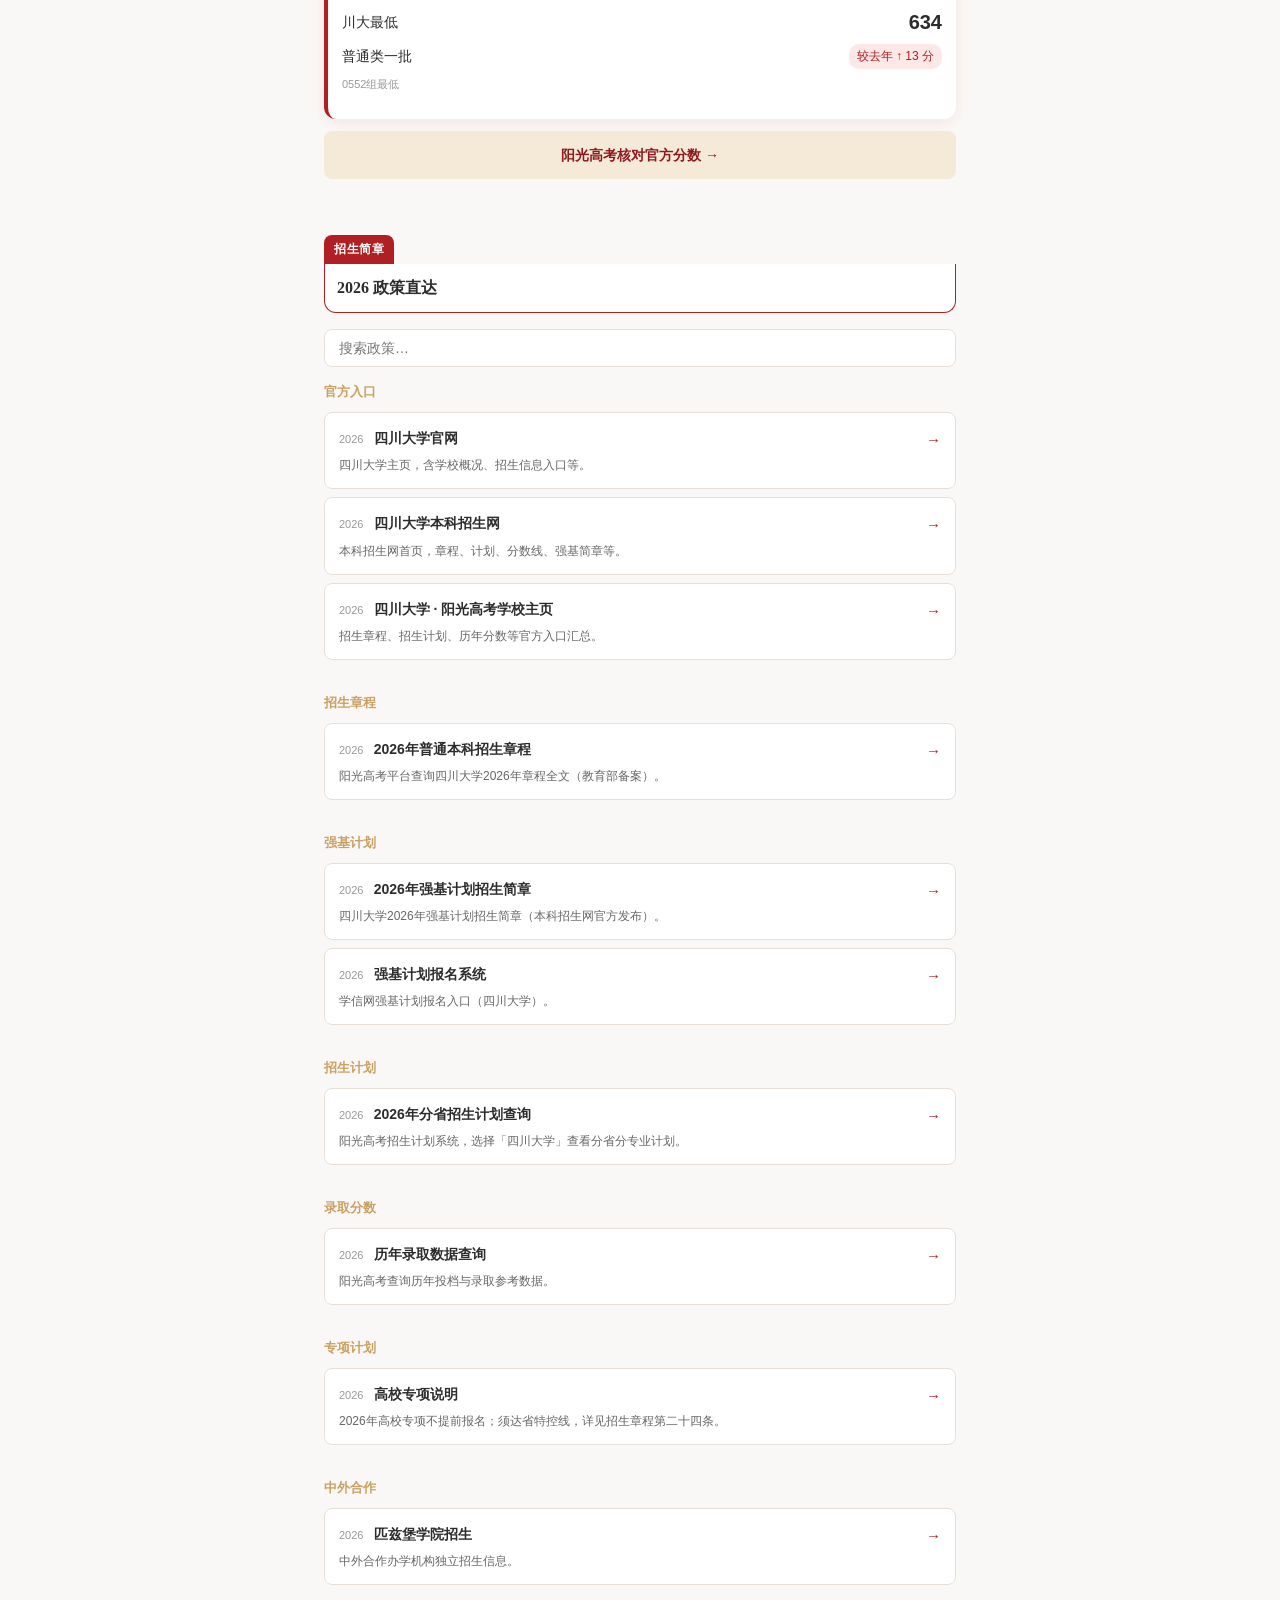
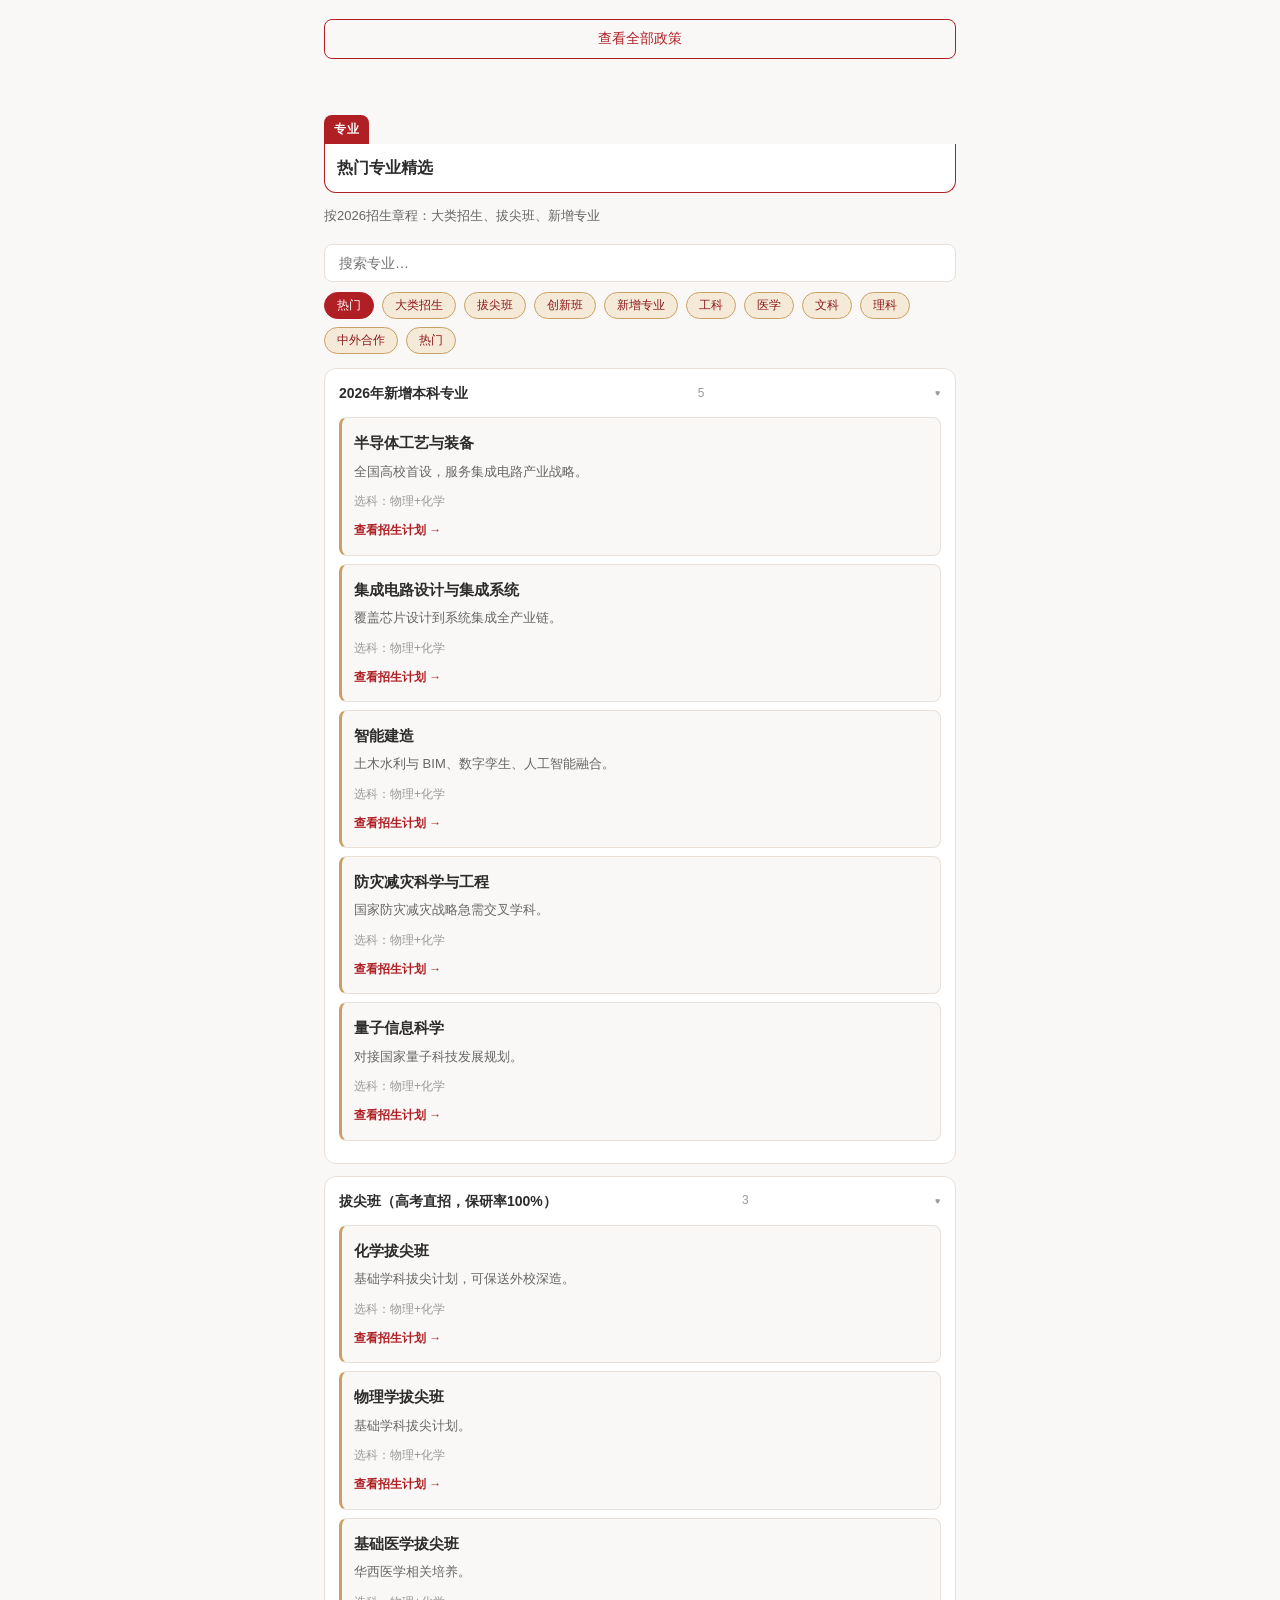
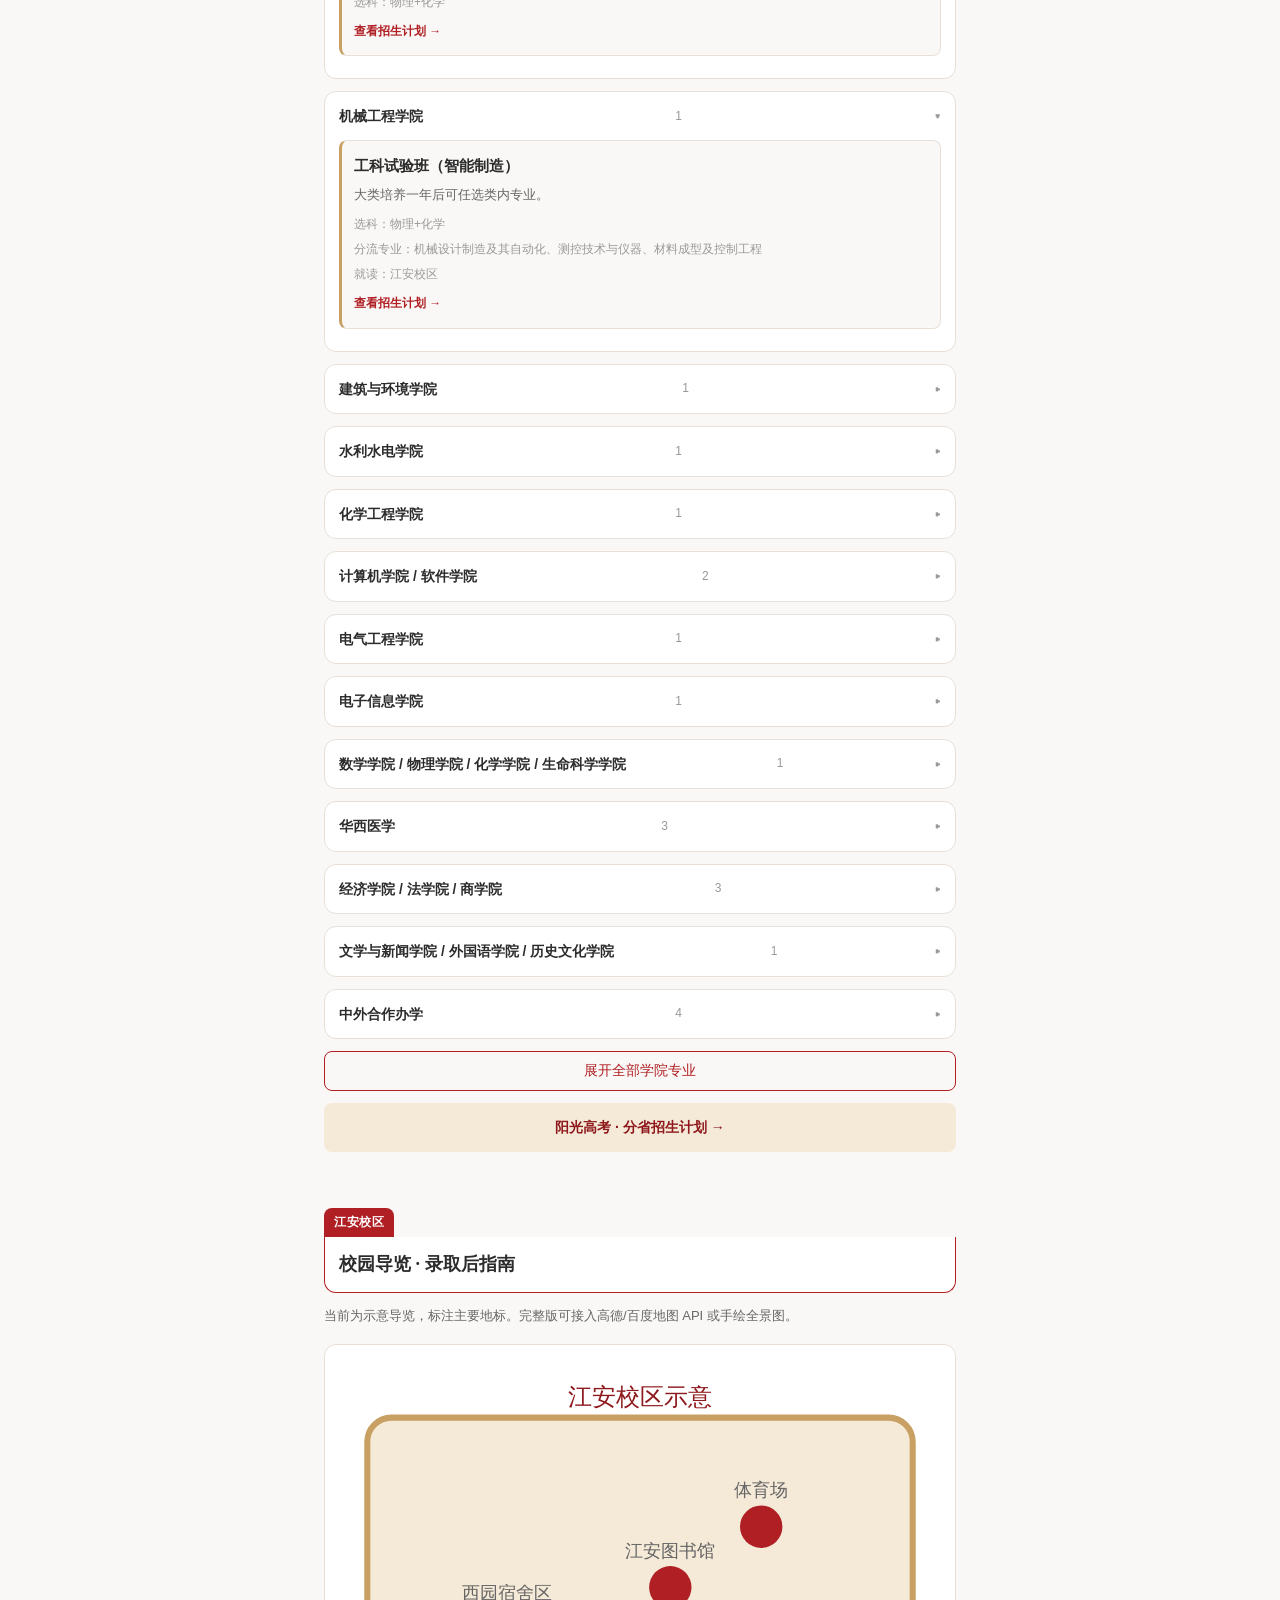
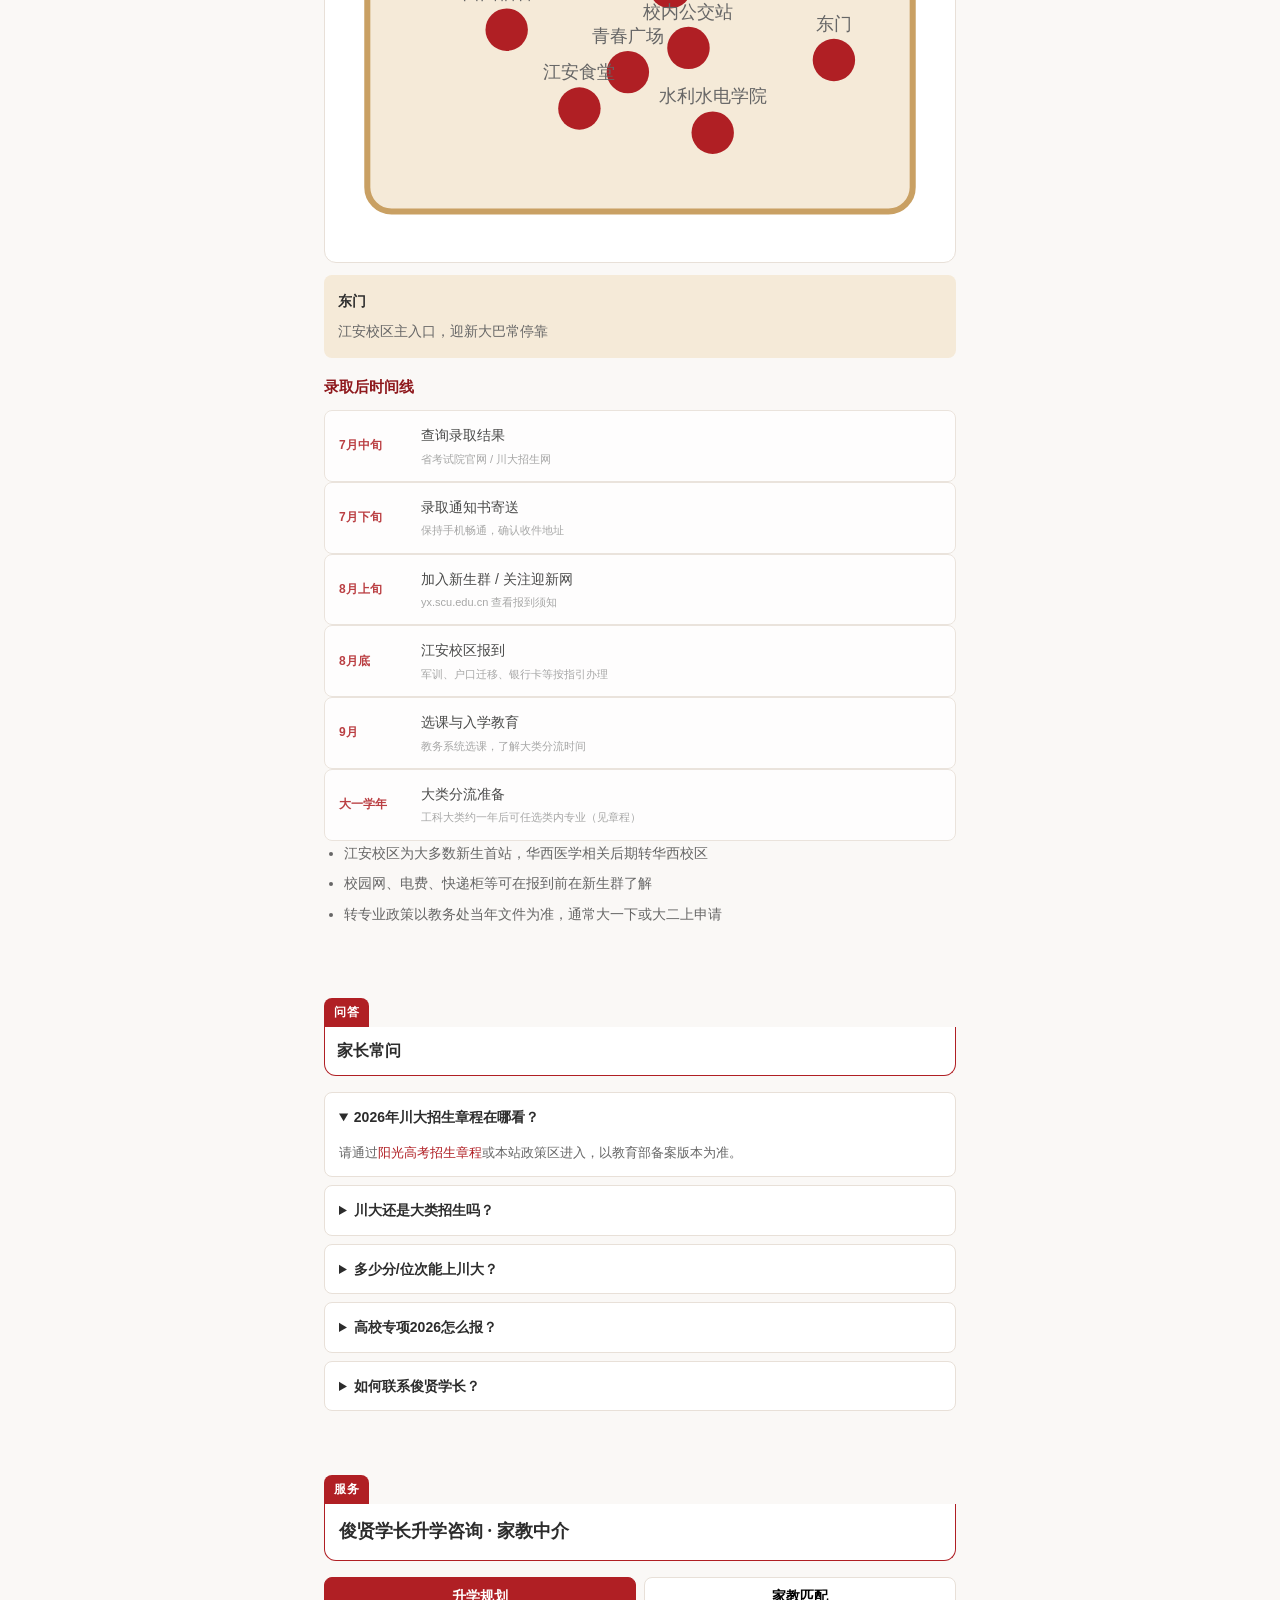
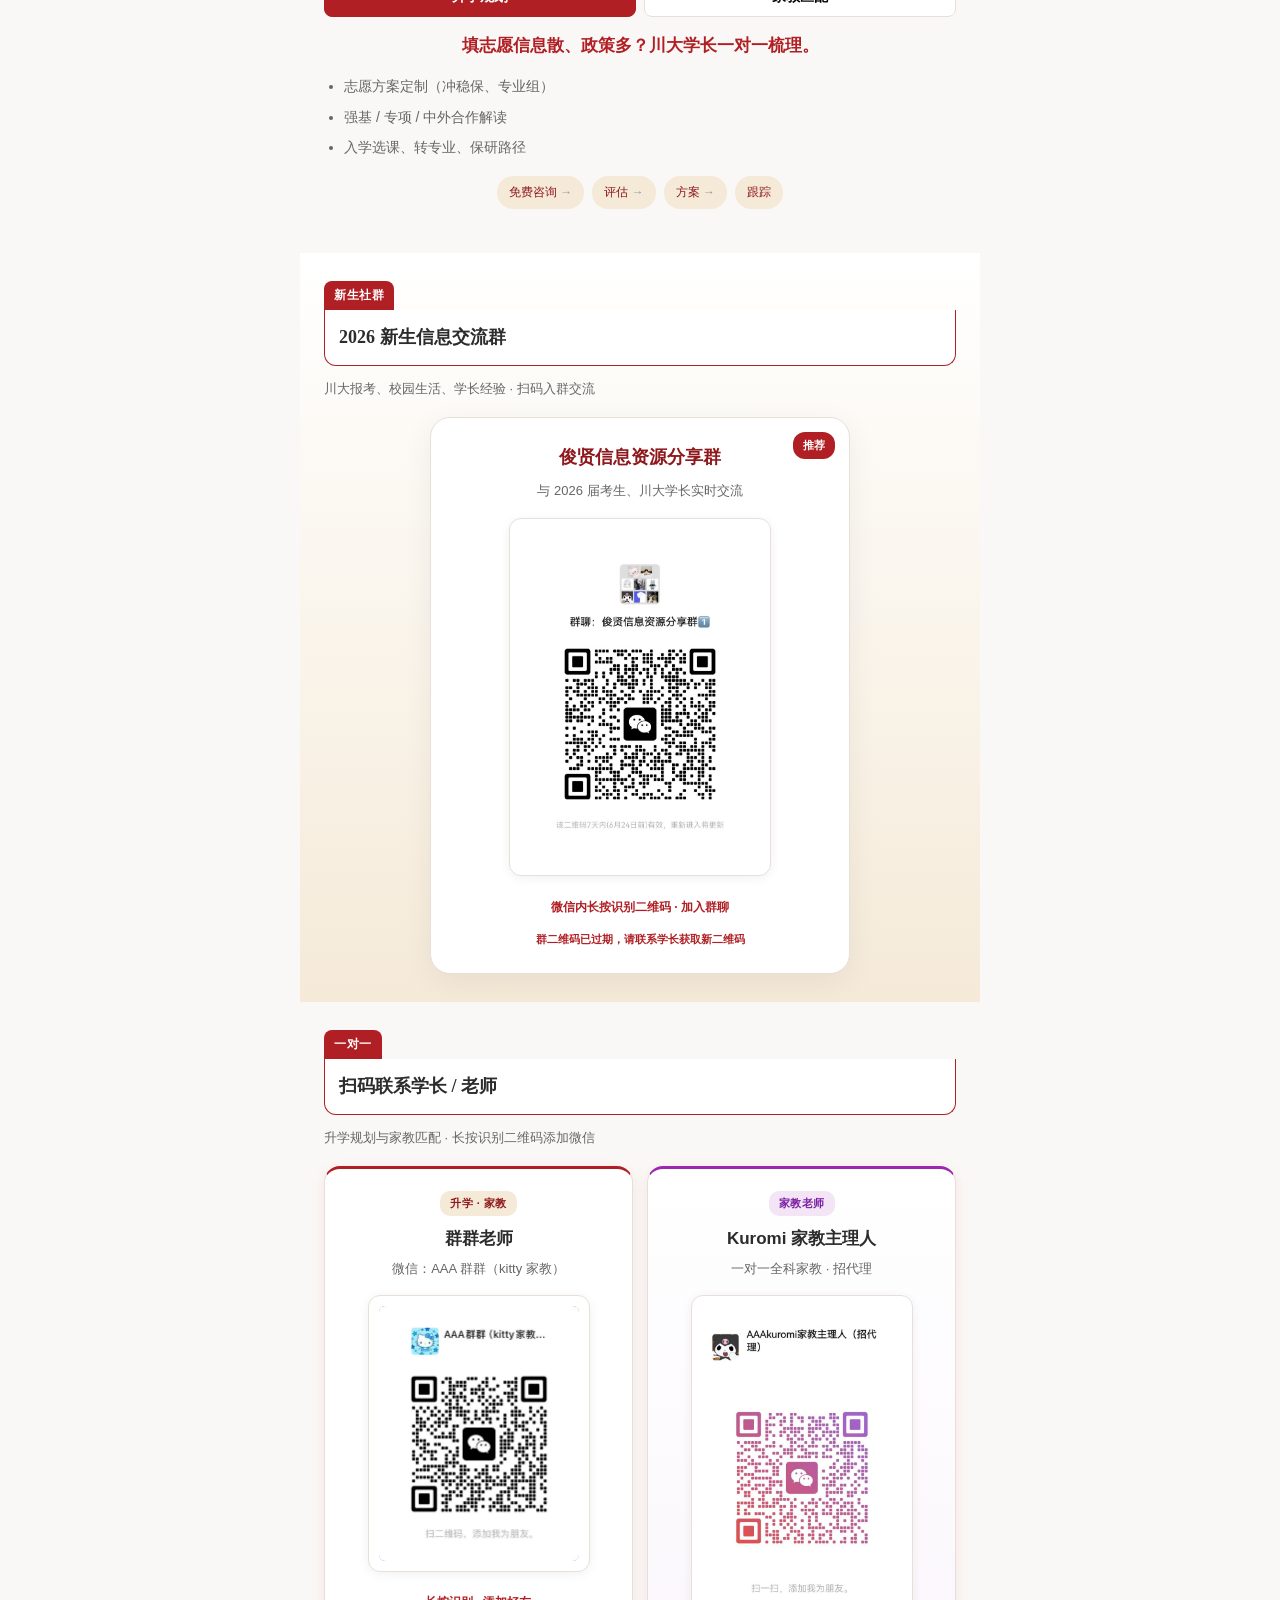
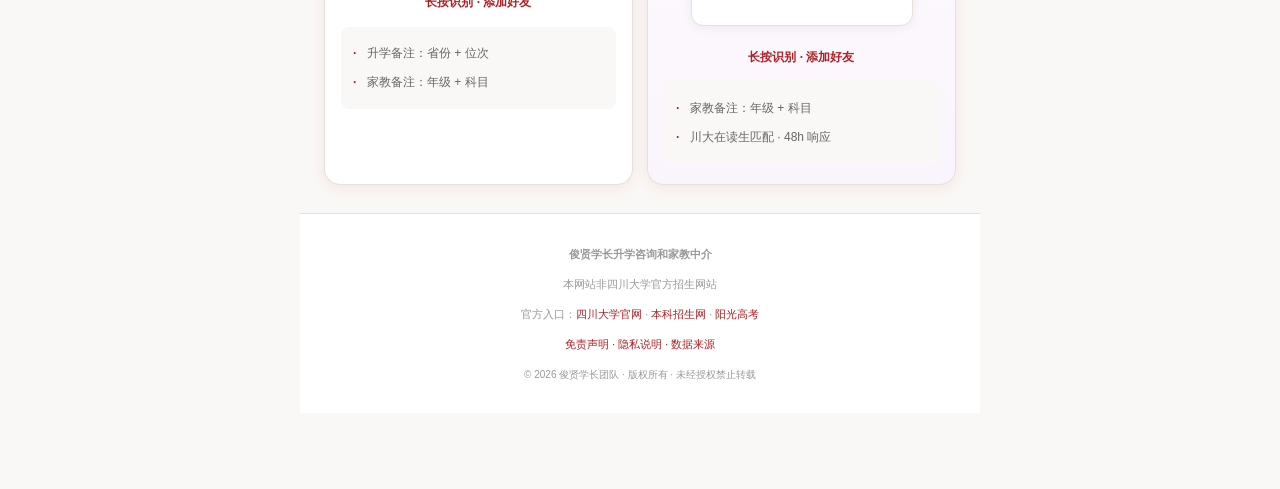
==== commit e38cfb0e: "Add optional FastAPI backend for profile sync and visit analytics. SQLite API with admin dashboard; " ====
--- a/index.html
+++ b/index.html
@@ -52,6 +52,10 @@
           <option value="历史">历史类</option>
         </select></label>
         <label>全省位次（可选）<input type="number" id="profile-rank" min="1" max="200000" placeholder="出分后填写"></label>
+        <label class="profile-consent">
+          <input type="checkbox" id="profile-sync-consent">
+          <span>同意将档案（省份、科类、位次）同步至团队后台，用于咨询统计（可选）</span>
+        </label>
         <button type="submit" class="sim-form__btn">保存并更新</button>
       </form>
       <button type="button" class="btn-outline" id="profile-copy-consult">复制咨询话术</button>
@@ -285,6 +289,15 @@
   </div>
 
   <button type="button" class="fab" id="fab-cta">加微信</button>
+
+  <div class="consent-bar" id="consent-bar" hidden role="dialog" aria-label="访问统计说明">
+    <p>我们使用匿名会话统计访问量，便于改进站点。档案同步仅在您勾选时进行。<a href="legal.html#privacy">详情</a></p>
+    <div class="consent-bar__actions">
+      <button type="button" class="consent-bar__btn consent-bar__btn--ghost" id="consent-decline">仅本地保存</button>
+      <button type="button" class="consent-bar__btn" id="consent-accept">同意统计</button>
+    </div>
+  </div>
+
   <script type="module" src="js/app.js"></script>
 </body>
 </html>
--- a/css/main.css
+++ b/css/main.css
@@ -1787,7 +1787,66 @@
     grid-template-columns: 1fr 1fr;
   }
 
-  .profile-form button[type="submit"] {
+  .profile-form button[type="submit"],
+  .profile-consent {
     grid-column: 1 / -1;
   }
 }
+
+.profile-consent {
+  flex-direction: row !important;
+  align-items: flex-start;
+  gap: 10px !important;
+  font-weight: 400 !important;
+  font-size: 12px !important;
+  color: var(--text-secondary) !important;
+}
+
+.profile-consent input {
+  margin-top: 3px;
+  width: auto;
+}
+
+.consent-bar {
+  position: fixed;
+  left: var(--safe-left);
+  right: var(--safe-right);
+  bottom: calc(var(--fab-height) + var(--safe-bottom) + 12px);
+  max-width: var(--max-width);
+  margin: 0 auto;
+  padding: 12px 14px;
+  background: #fff;
+  border: 1px solid var(--border-light);
+  border-radius: var(--radius-md);
+  box-shadow: var(--shadow-soft);
+  z-index: 300;
+  font-size: 12px;
+  color: var(--text-secondary);
+}
+
+.consent-bar p {
+  margin: 0 0 10px;
+}
+
+.consent-bar__actions {
+  display: flex;
+  gap: 8px;
+}
+
+.consent-bar__btn {
+  flex: 1;
+  padding: 8px;
+  border: none;
+  border-radius: var(--radius-sm);
+  background: var(--scu-red);
+  color: #fff;
+  font-size: 13px;
+  font-weight: 600;
+  cursor: pointer;
+}
+
+.consent-bar__btn--ghost {
+  background: var(--bg-page);
+  color: var(--text-primary);
+  border: 1px solid var(--border-light);
+}
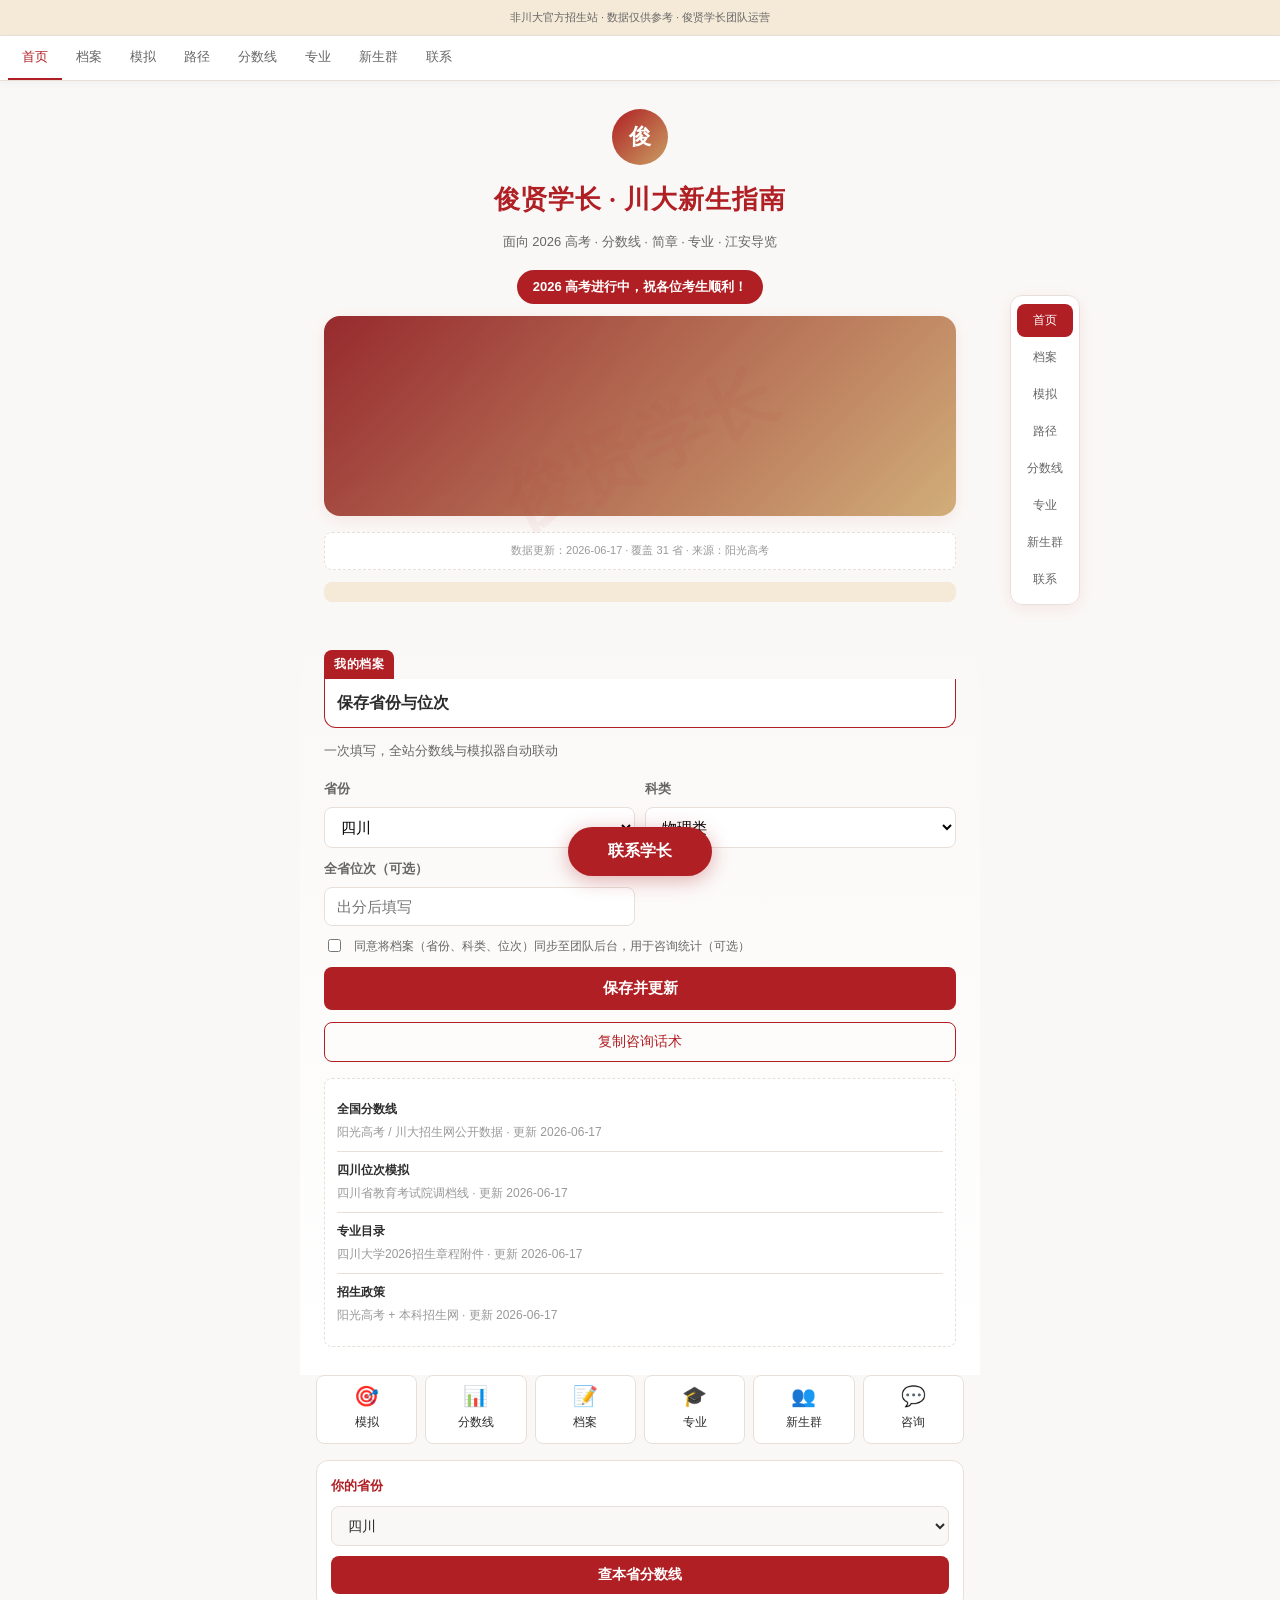
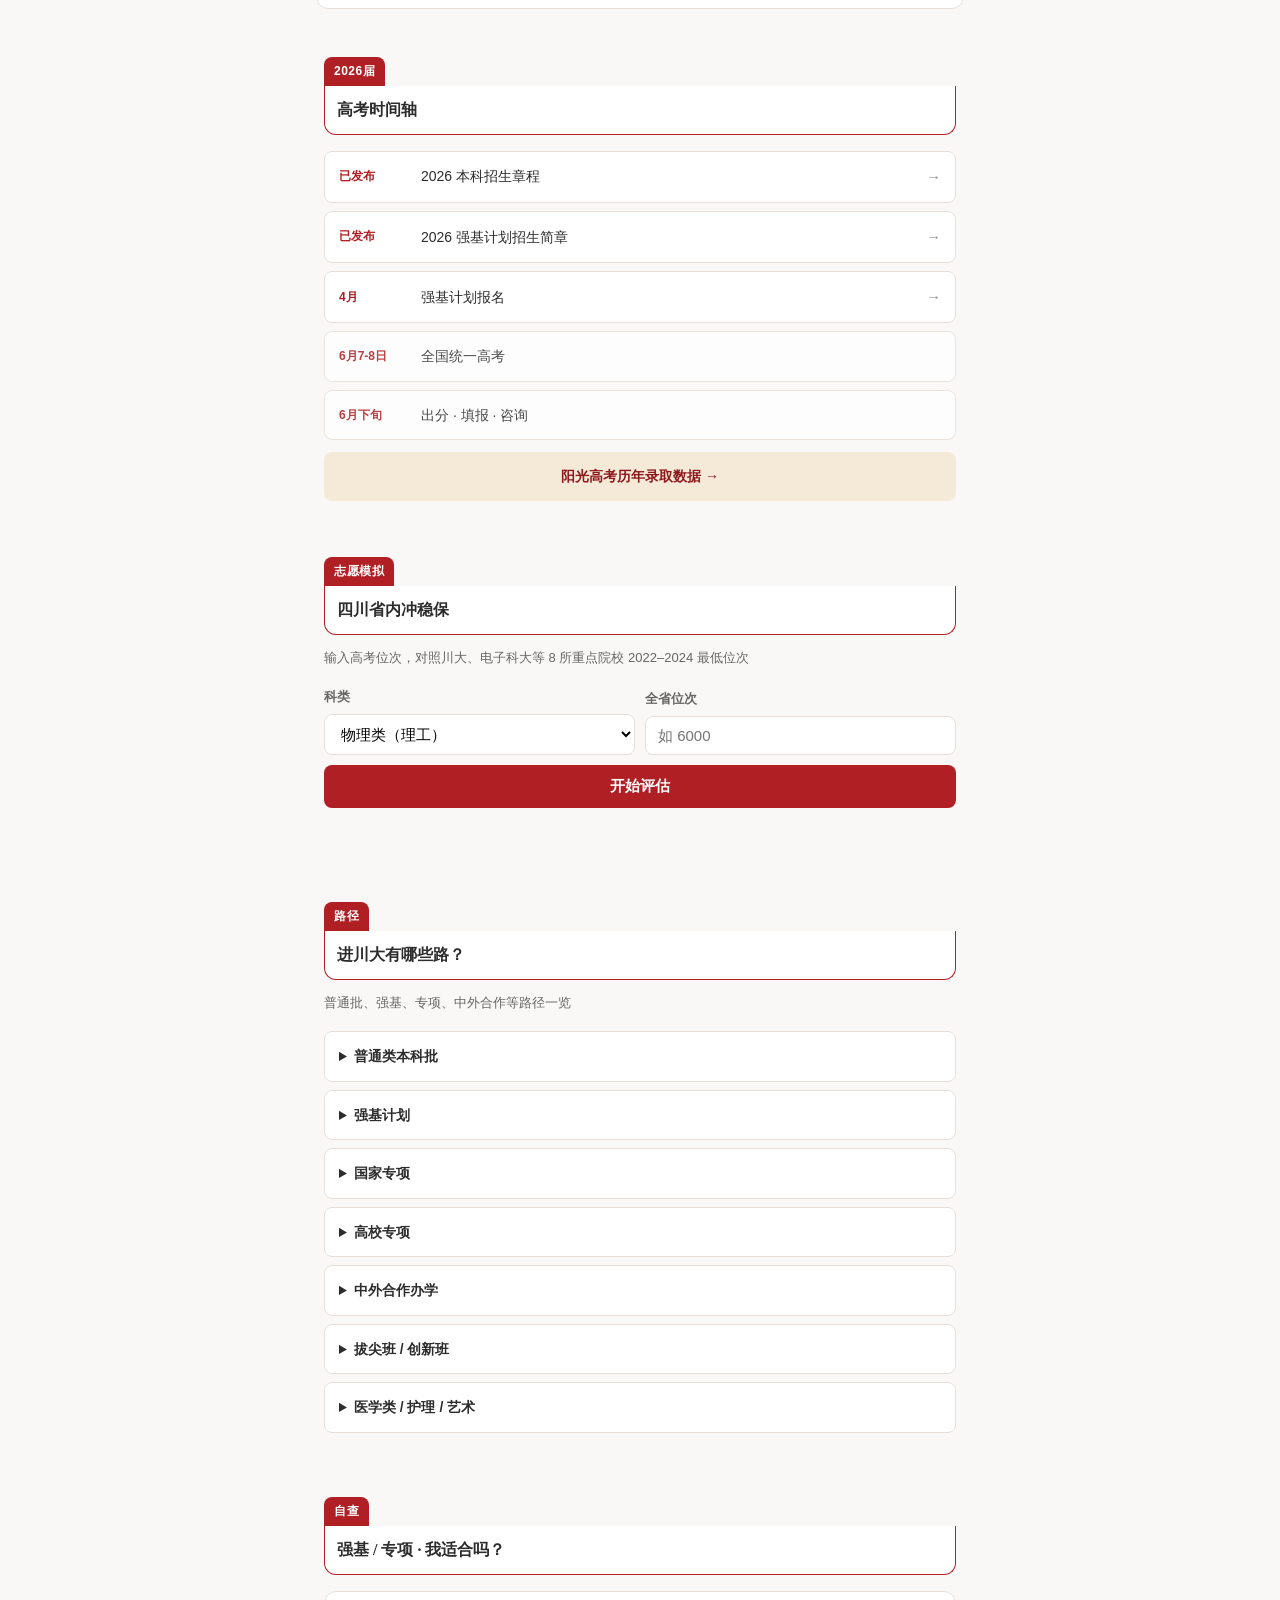
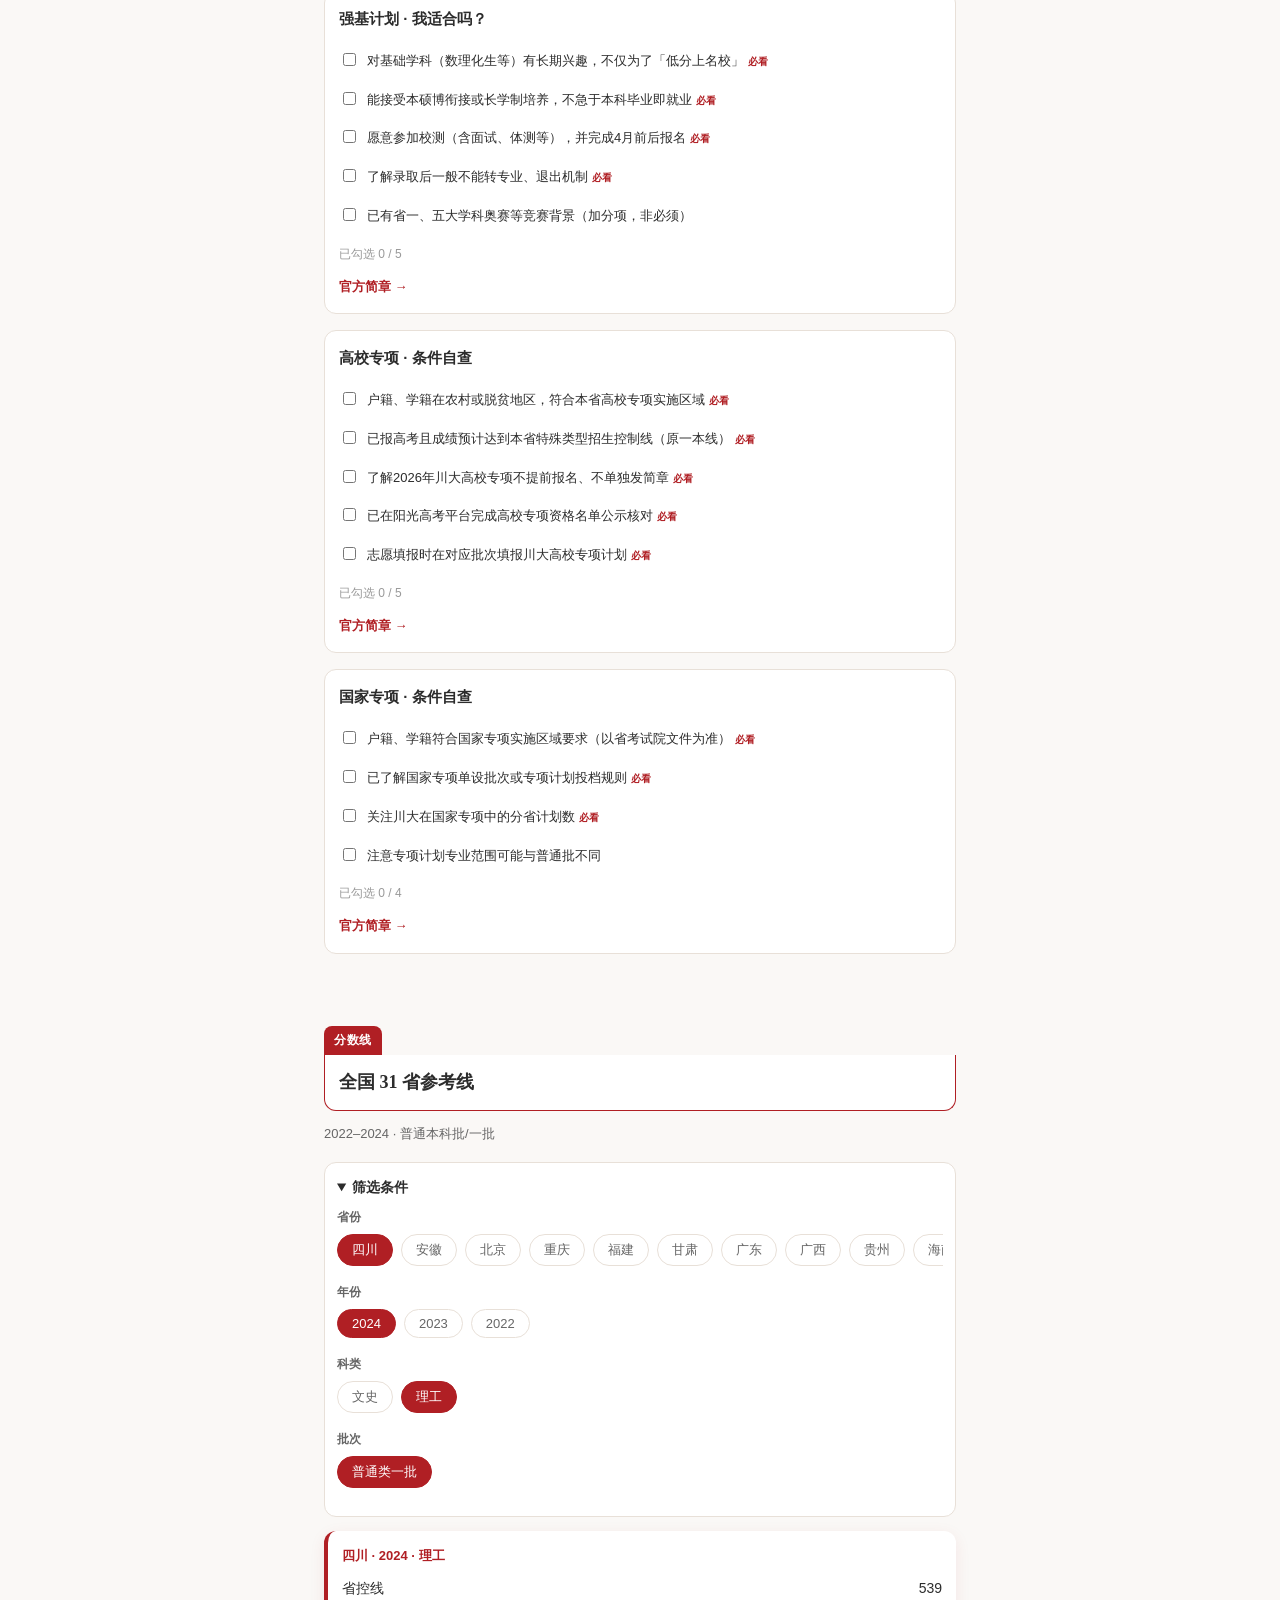
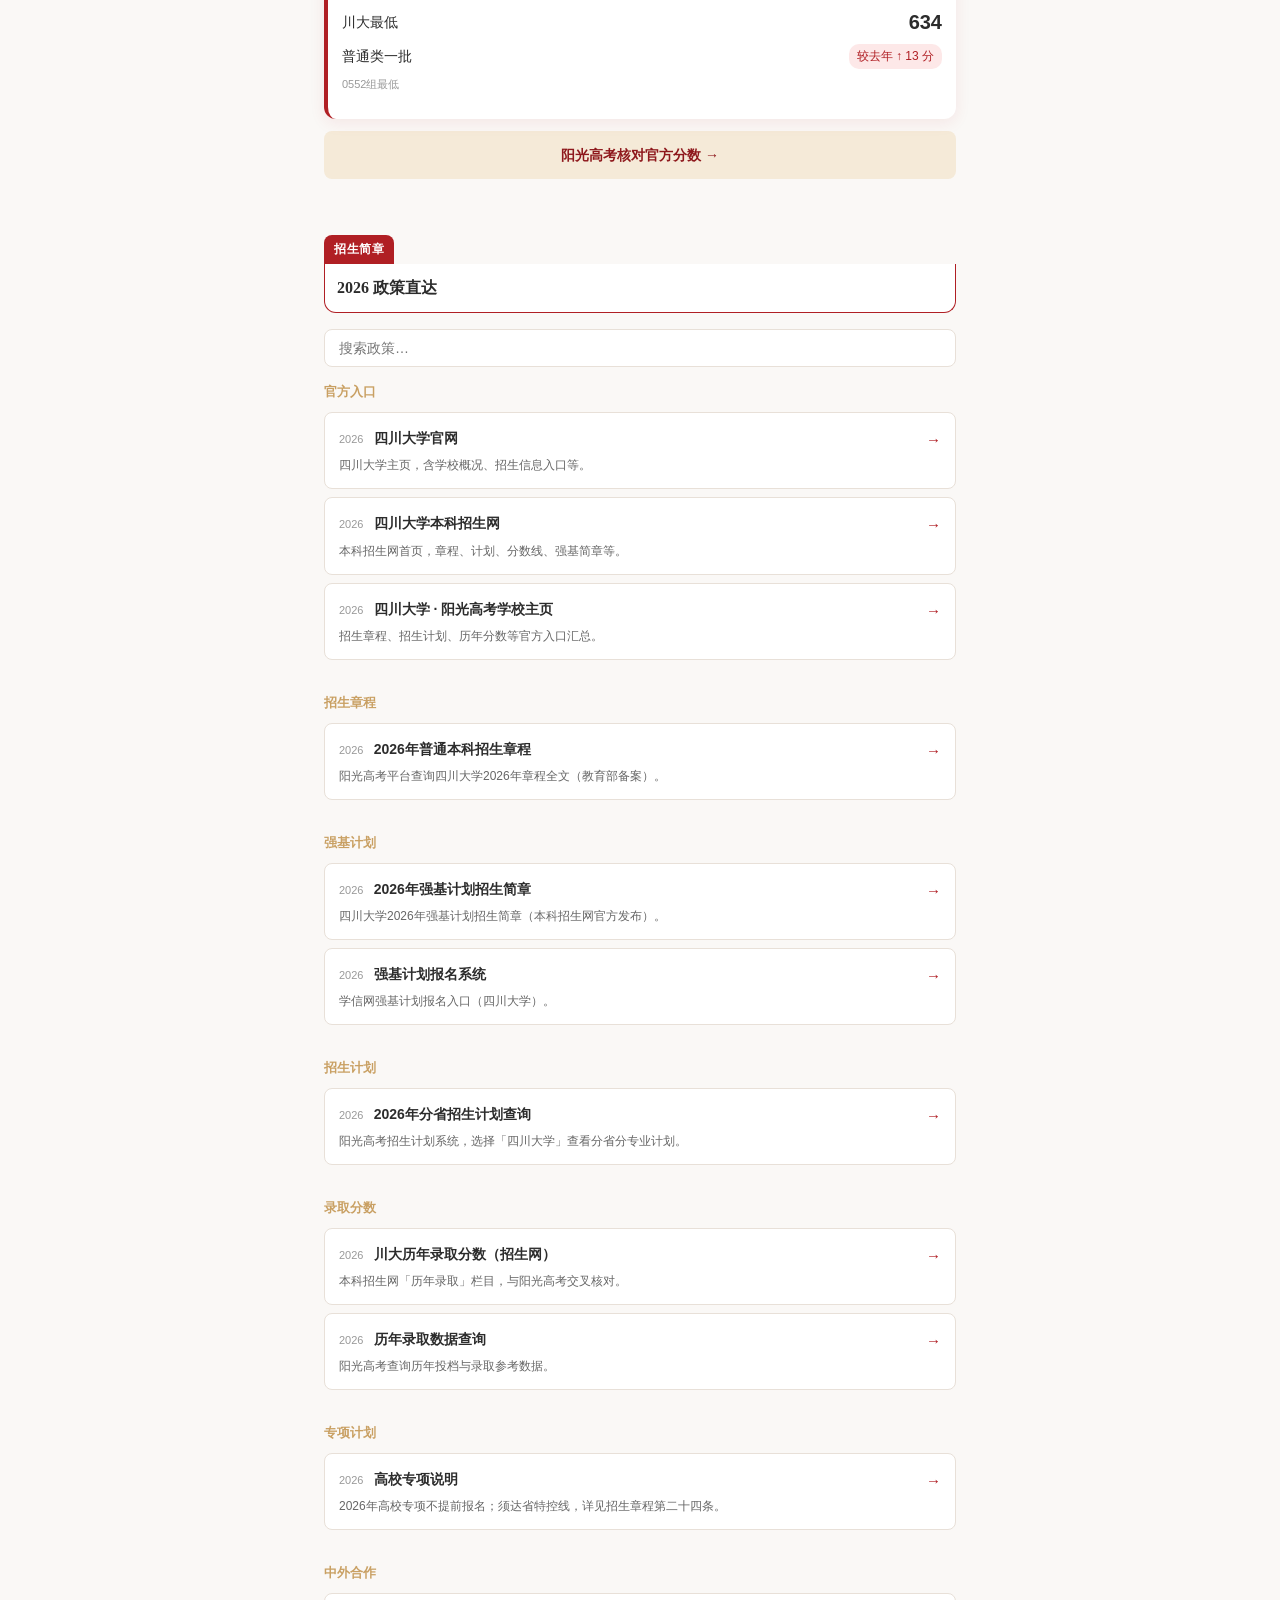
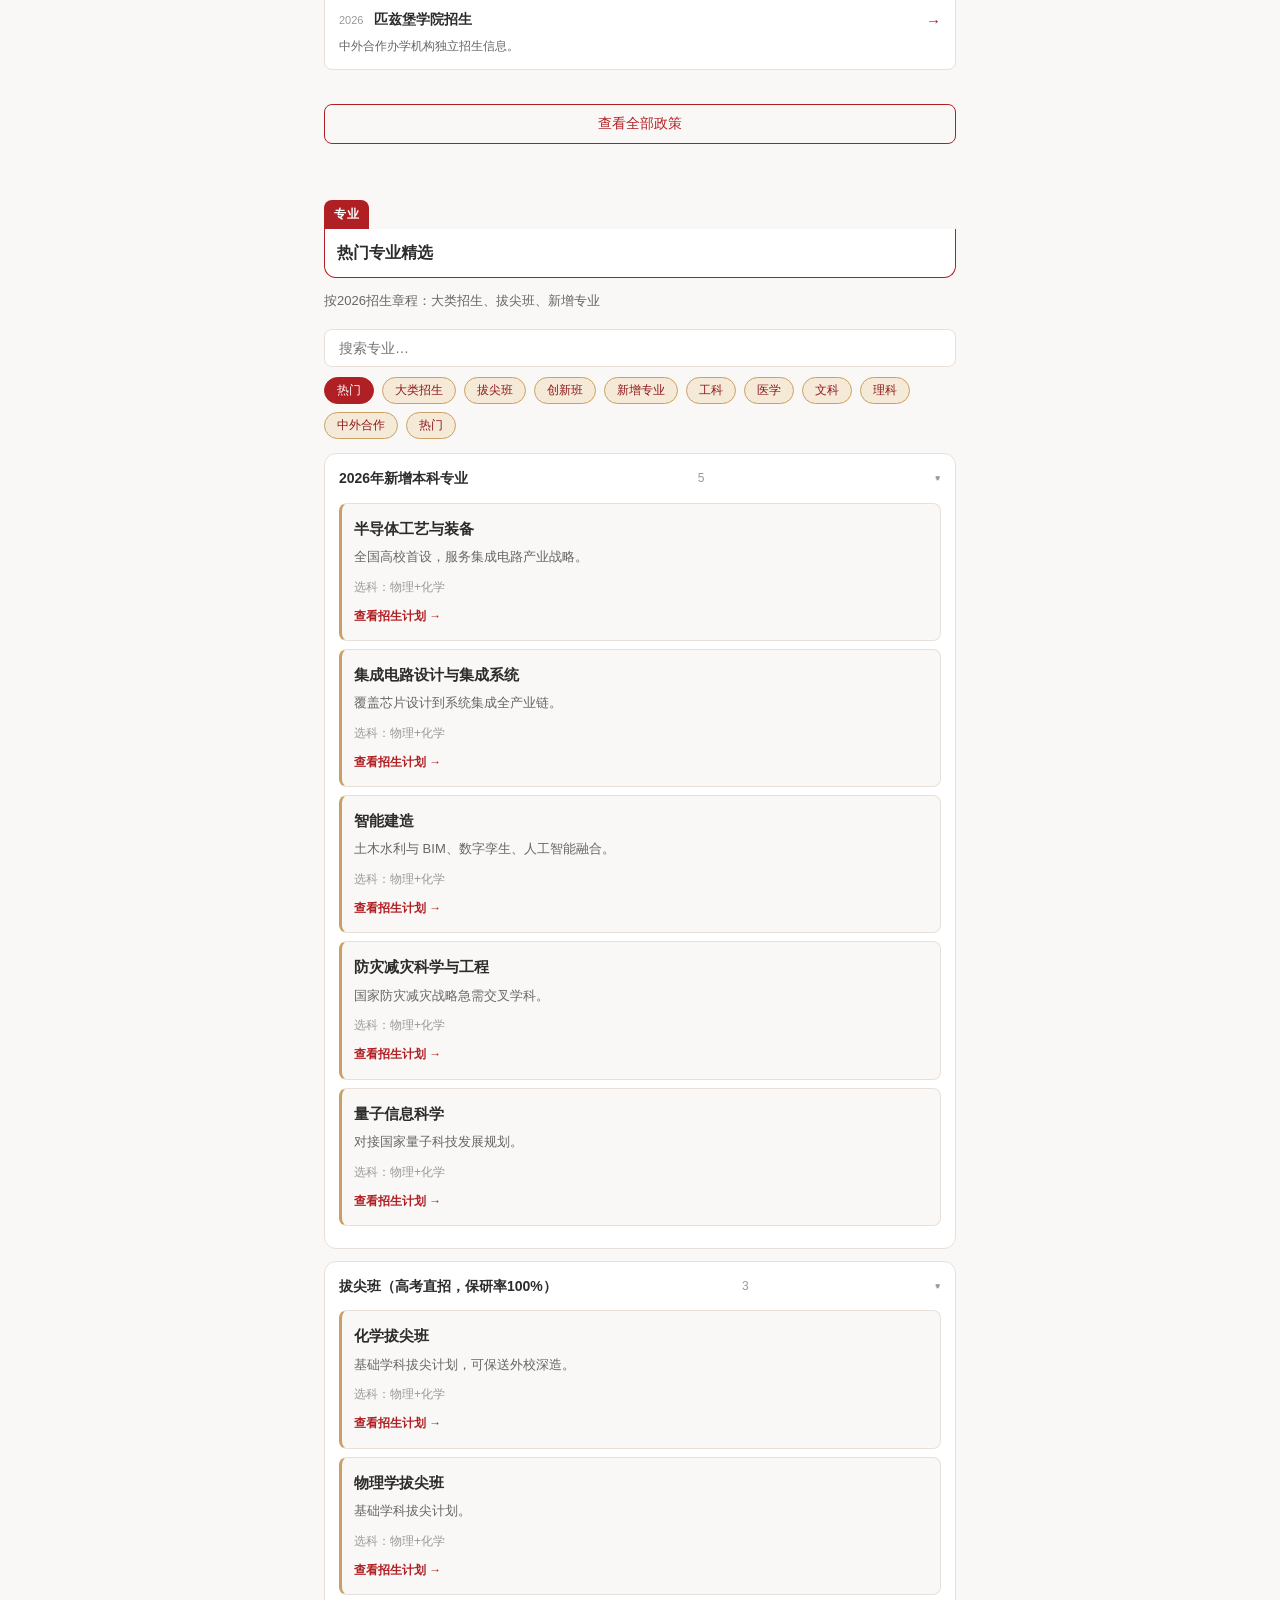
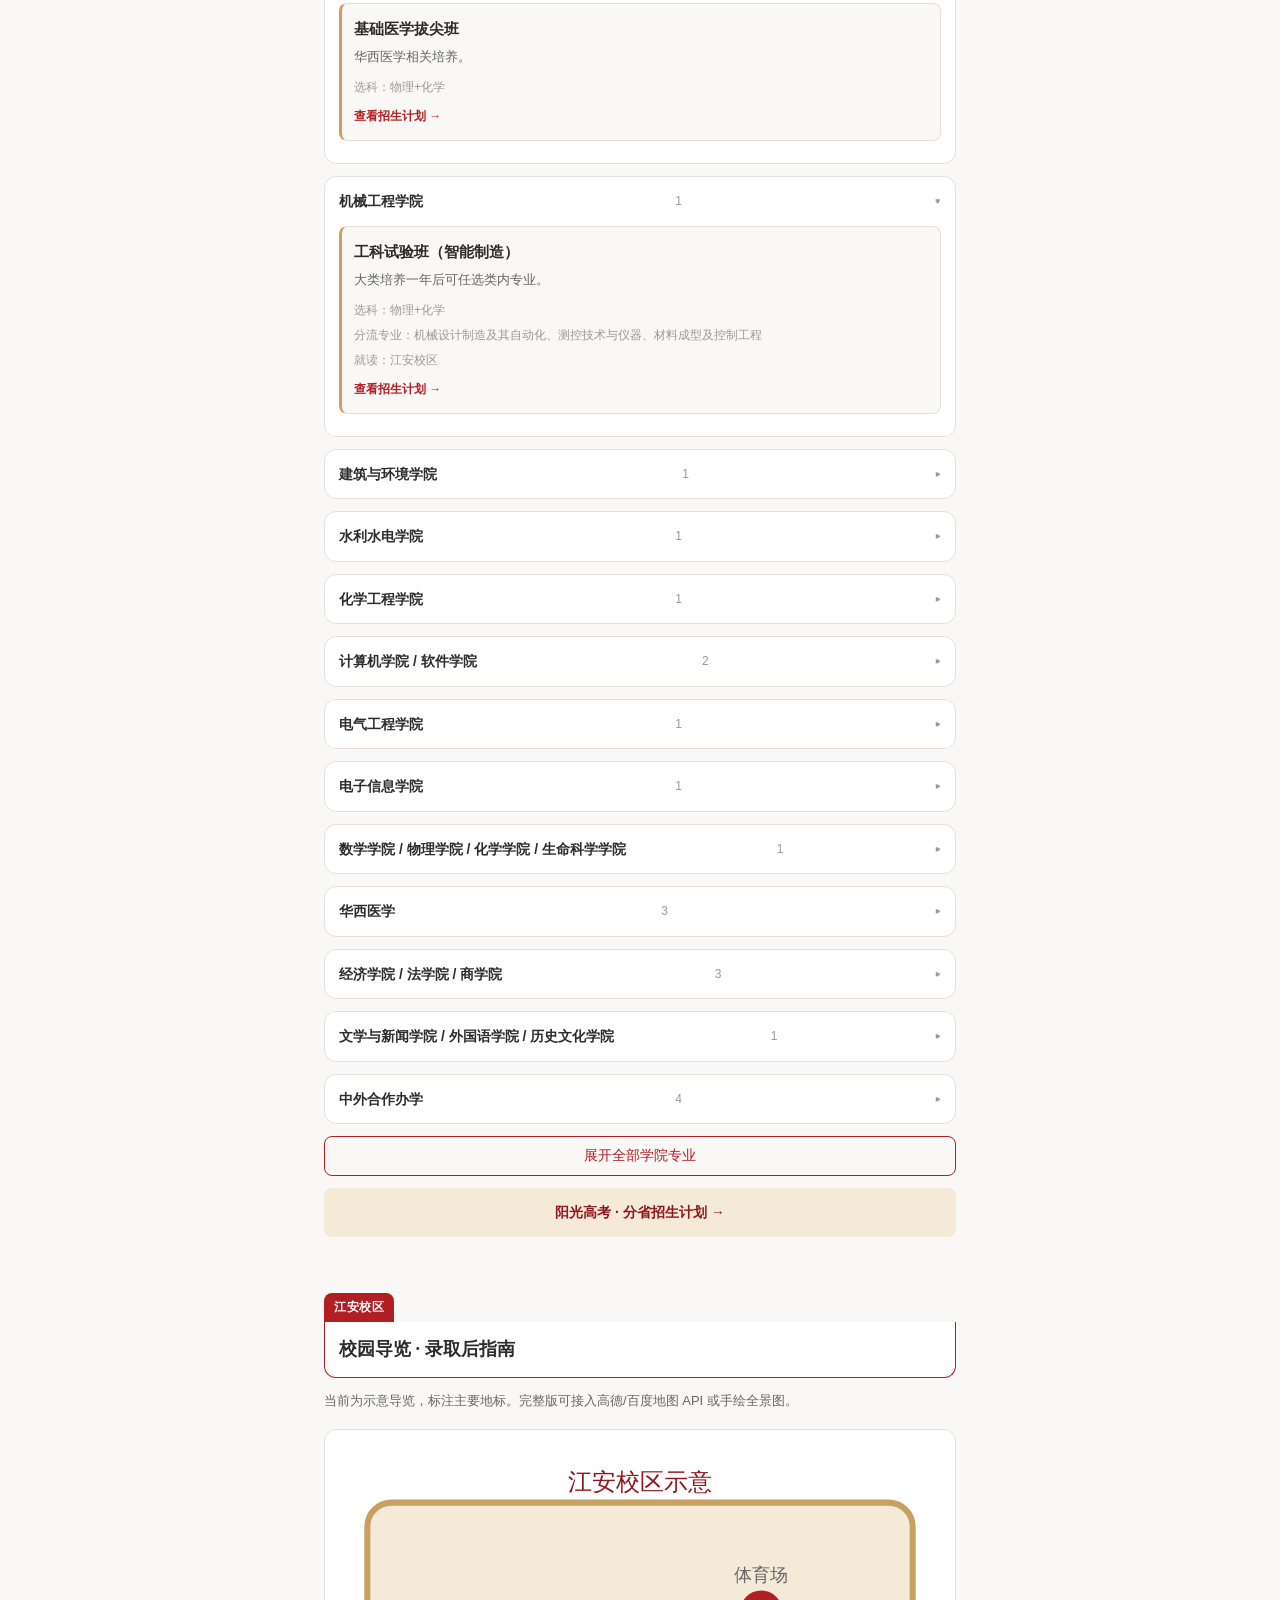
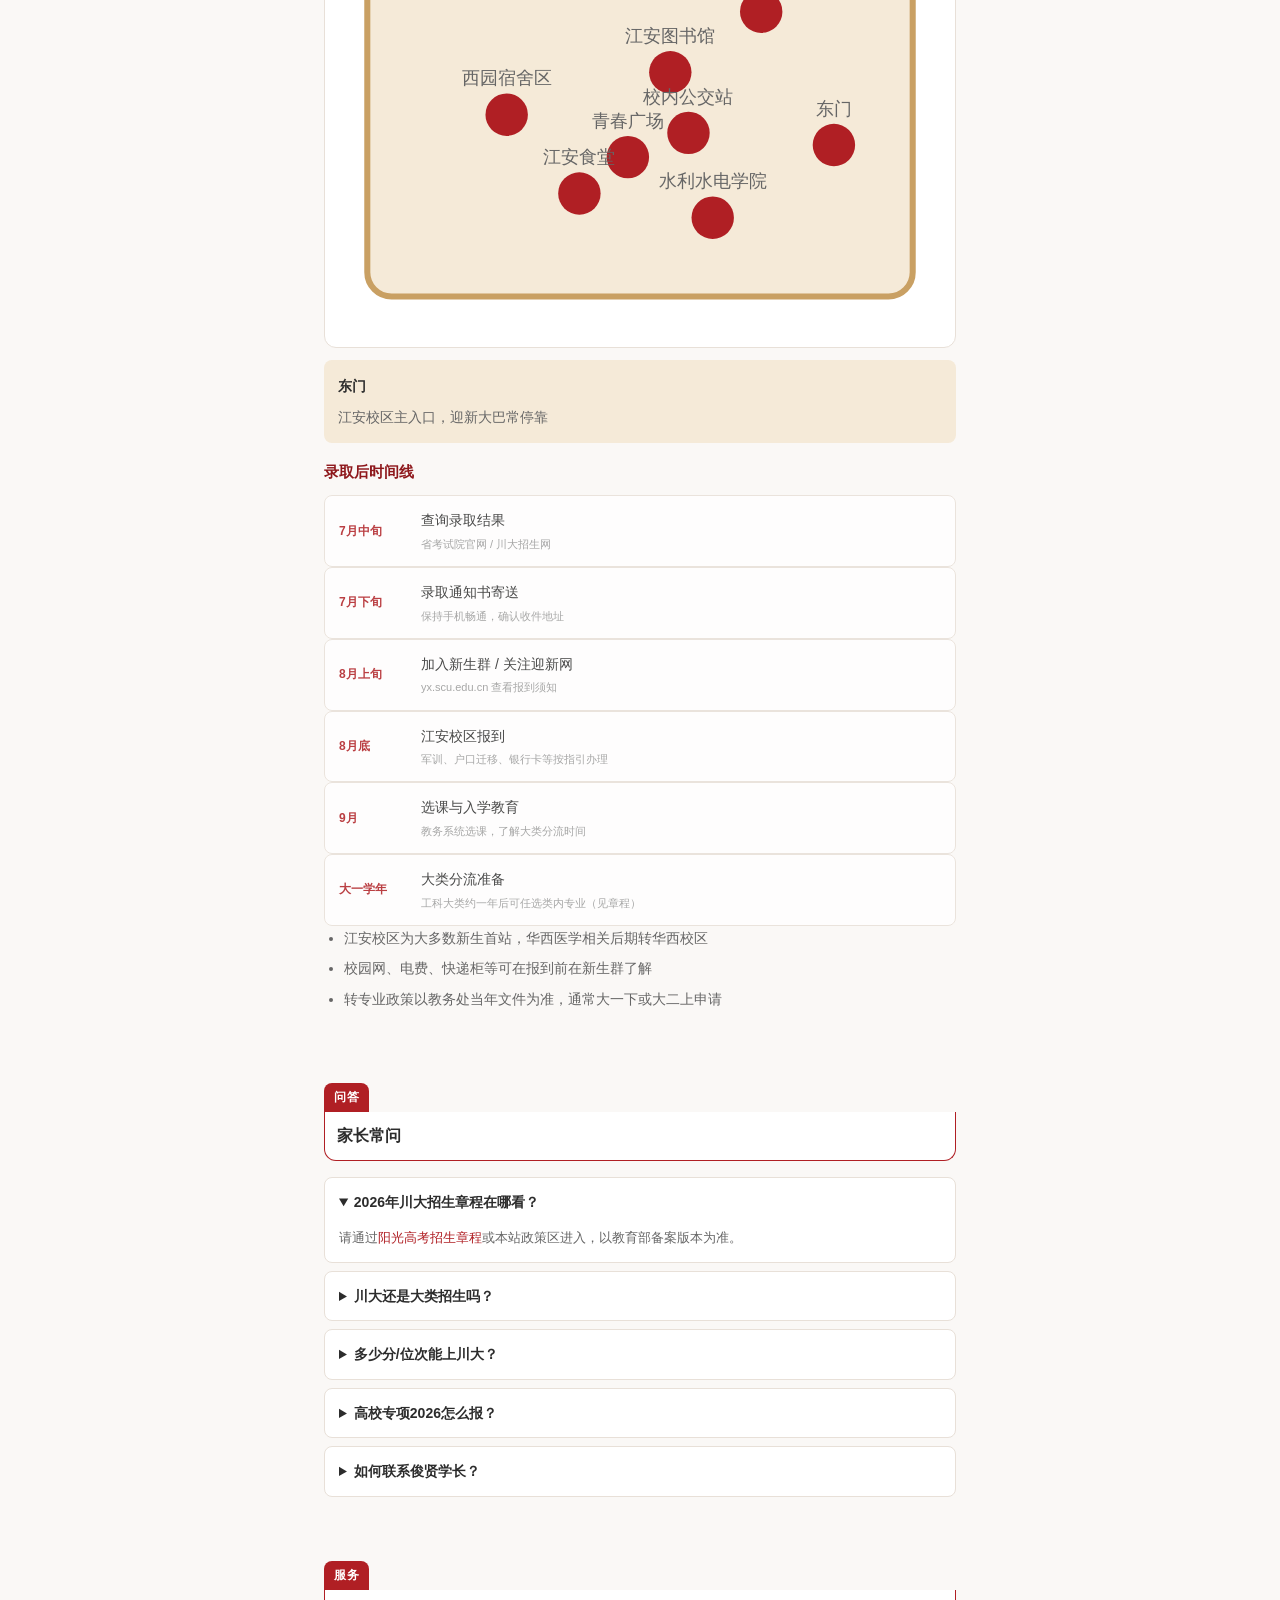
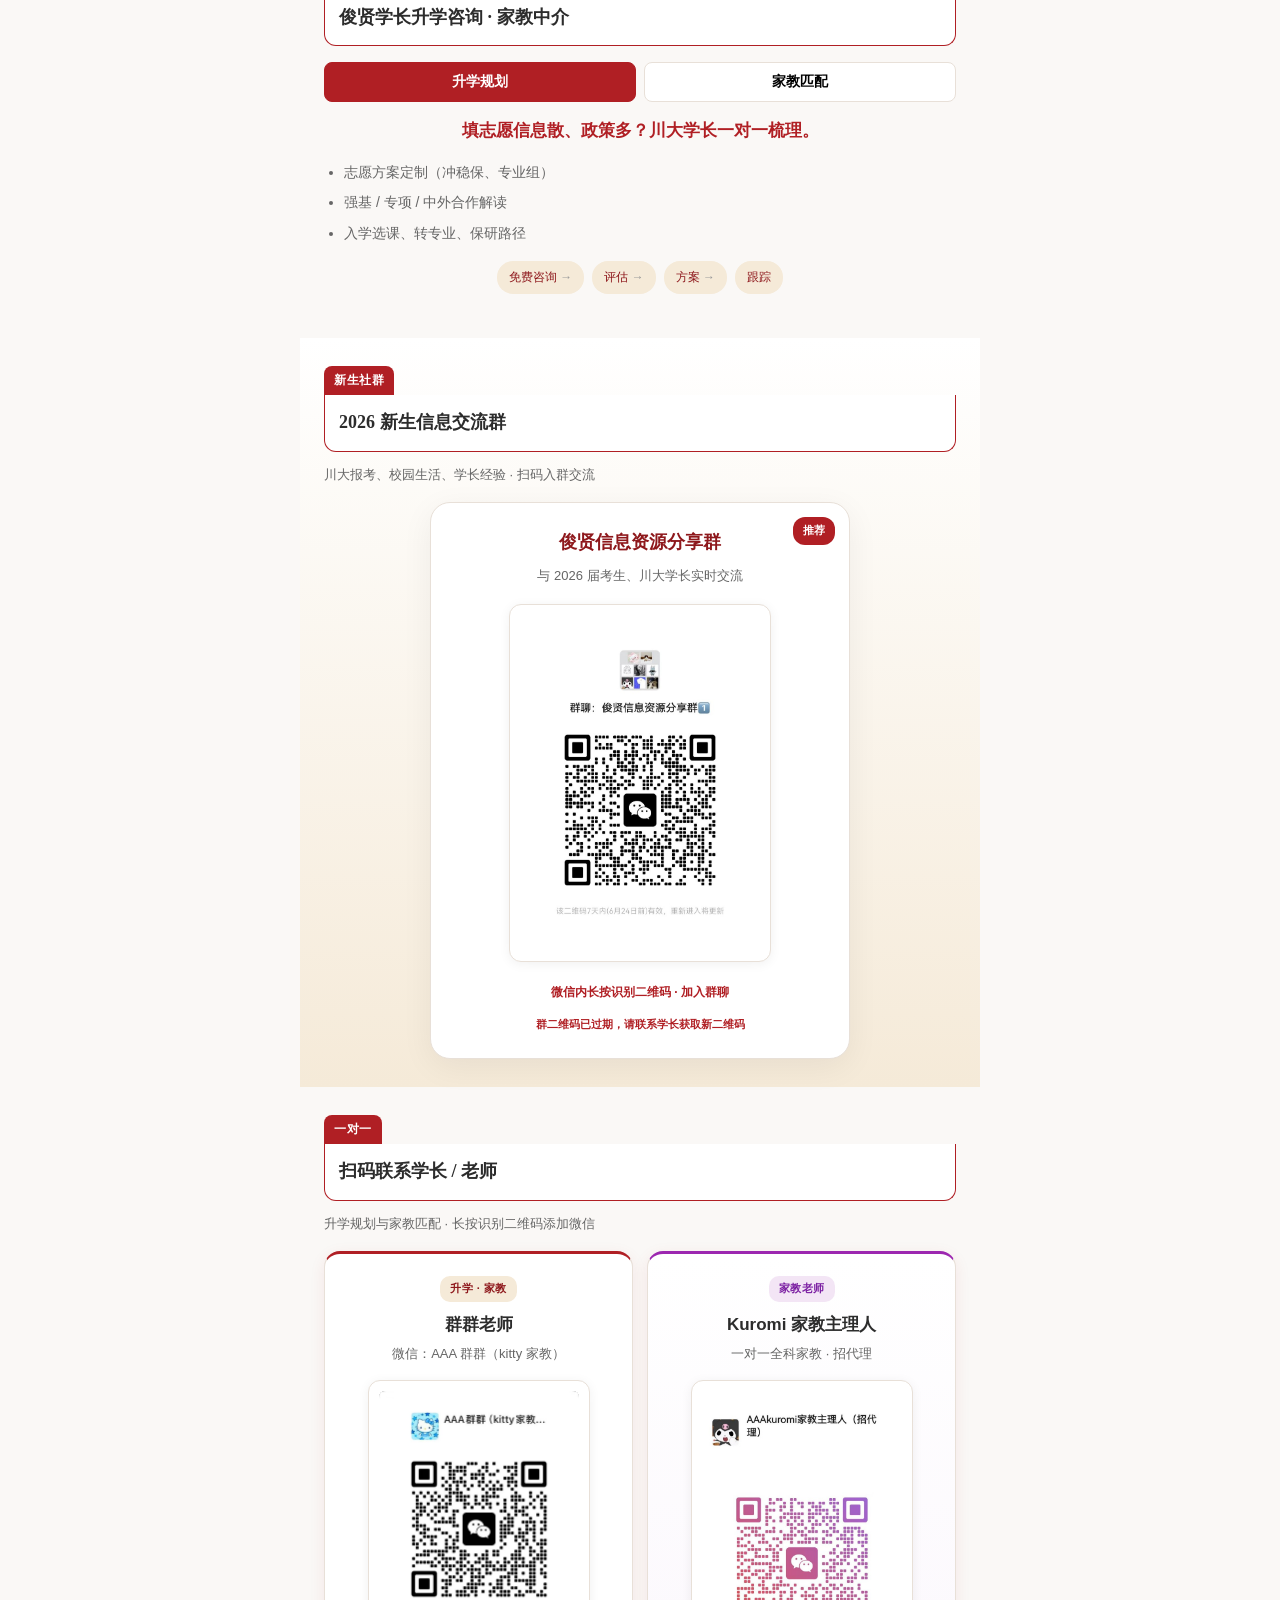
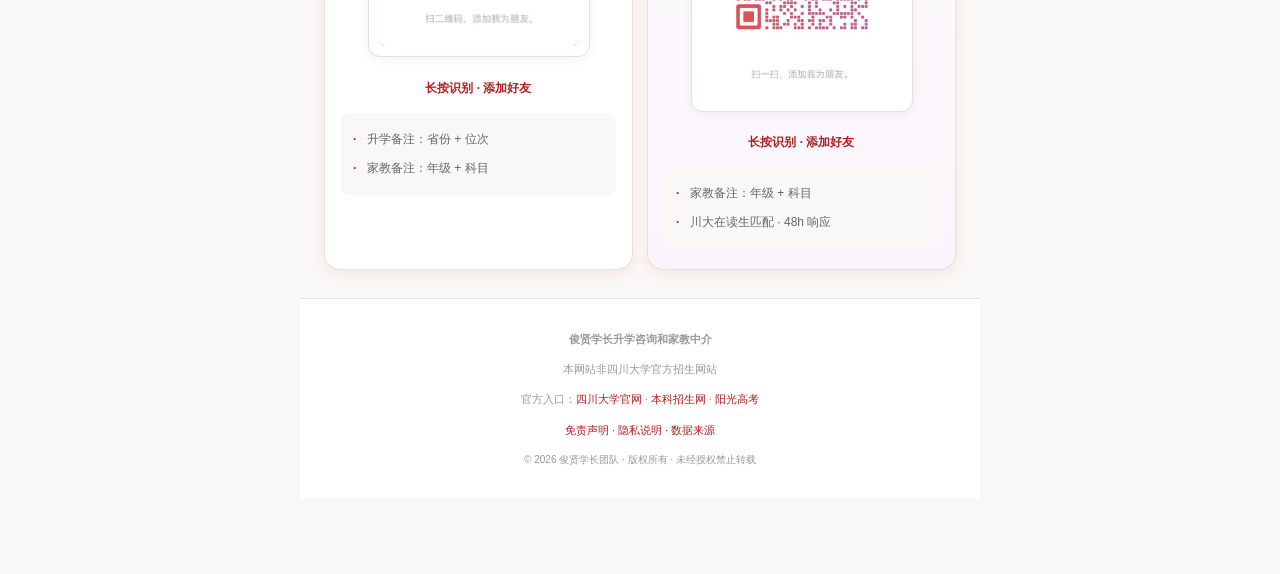
==== commit 4586903e: "Fix official SCU and chsi links verified via opencli. Update portal,招生网,章程与高校专项入口，并同步 policies/check" ====
--- a/index.html
+++ b/index.html
@@ -84,7 +84,7 @@
         <h2 class="section__title">高考时间轴</h2>
       </header>
       <div class="timeline">
-        <a class="timeline__item" data-link-key="chsi_charter" href="https://gaokao.chsi.com.cn/zsgs/zhangcheng/" target="_blank" rel="noopener noreferrer"><span class="timeline__when">已发布</span><span class="timeline__what">2026 本科招生章程</span><span class="timeline__go">→</span></a>
+        <a class="timeline__item" data-link-key="chsi_charter" href="https://gaokao.chsi.com.cn/zsgs/zhangcheng/listVerifedZszc--method-index,lb-1.dhtml" target="_blank" rel="noopener noreferrer"><span class="timeline__when">已发布</span><span class="timeline__what">2026 本科招生章程</span><span class="timeline__go">→</span></a>
         <a class="timeline__item" data-link-key="scu_qiangji_charter" href="https://zs.scu.edu.cn/info/1091/3364.htm" target="_blank" rel="noopener noreferrer"><span class="timeline__when">已发布</span><span class="timeline__what">2026 强基计划招生简章</span><span class="timeline__go">→</span></a>
         <a class="timeline__item" data-link-key="chsi_qiangji" href="https://bm.chsi.com.cn/jcxkzs/sch/10610" target="_blank" rel="noopener noreferrer"><span class="timeline__when">4月</span><span class="timeline__what">强基计划报名</span><span class="timeline__go">→</span></a>
         <div class="timeline__item timeline__item--static"><span class="timeline__when">6月7-8日</span><span class="timeline__what">全国统一高考</span></div>
@@ -282,7 +282,7 @@
     <footer class="site-footer">
       <p><strong>俊贤学长升学咨询和家教中介</strong></p>
       <p>本网站非四川大学官方招生网站</p>
-      <p>官方入口：<a data-link-key="scu_official" href="https://www.scu.edu.cn/" target="_blank" rel="noopener noreferrer">四川大学官网</a> · <a data-link-key="scu_zs_home" href="https://zs.scu.edu.cn/" target="_blank" rel="noopener noreferrer">本科招生网</a> · <a data-link-key="chsi_school" href="https://gaokao.chsi.com.cn/sch/schoolInfo--schId-10610.dhtml" target="_blank" rel="noopener noreferrer">阳光高考</a></p>
+      <p>官方入口：<a data-link-key="scu_official" href="https://www.scu.edu.cn/" target="_blank" rel="noopener noreferrer">四川大学官网</a> · <a data-link-key="scu_zs_home" href="https://zs.scu.edu.cn/index.htm" target="_blank" rel="noopener noreferrer">本科招生网</a> · <a data-link-key="chsi_school" href="https://gaokao.chsi.com.cn/sch/schoolInfo--schId-10610.dhtml" target="_blank" rel="noopener noreferrer">阳光高考</a></p>
       <p><a href="legal.html">免责声明 · 隐私说明 · 数据来源</a></p>
       <p class="copyright">© 2026 俊贤学长团队 · 版权所有 · 未经授权禁止转载</p>
     </footer>
